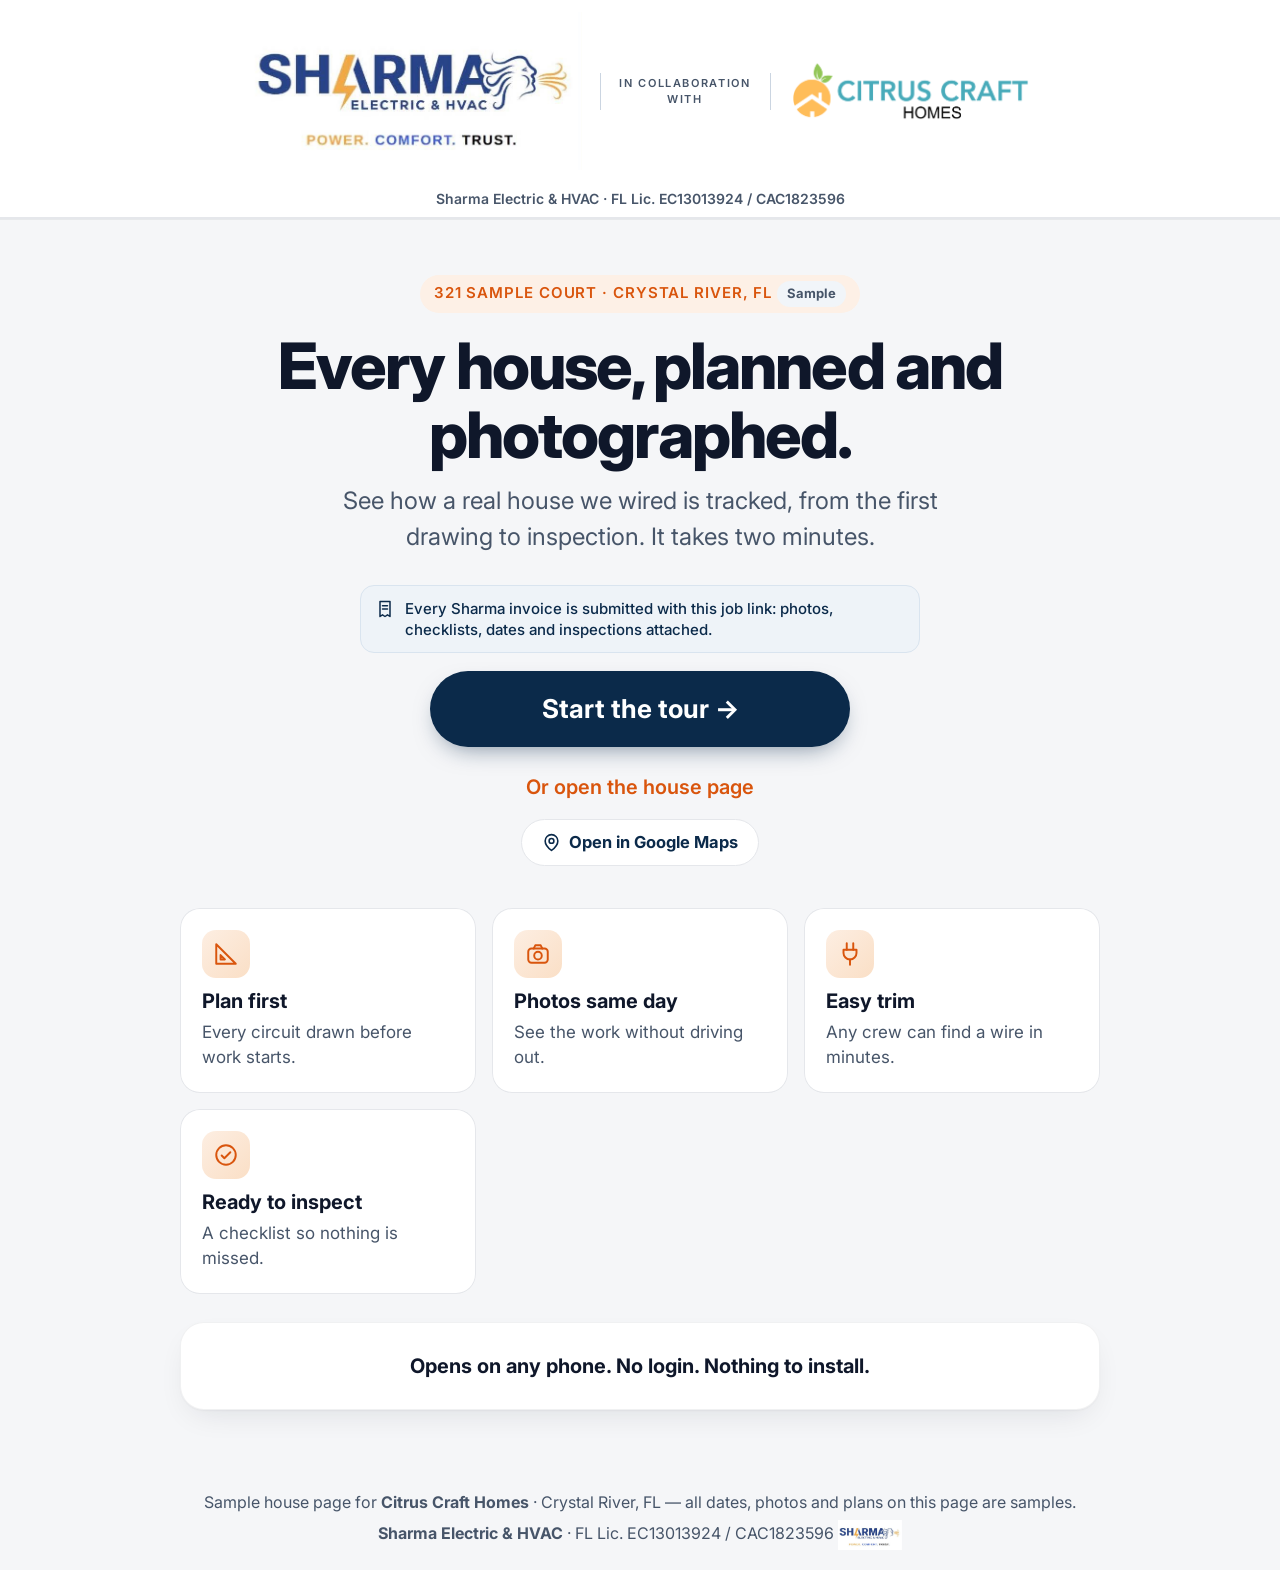
==== index.html @ 9d357ec9 "Initial import from Cloudflare Pages" ====
<!doctype html>
<html lang="en">
<head>
<meta charset="utf-8" />
<meta name="viewport" content="width=device-width, initial-scale=1, viewport-fit=cover" />
<meta name="color-scheme" content="light" />
<link rel="icon" href="data:," />
<title>Sample House · Citrus Craft Homes</title>
<link rel="preconnect" href="https://fonts.googleapis.com" />
<link rel="preconnect" href="https://fonts.gstatic.com" crossorigin />
<link href="https://fonts.googleapis.com/css2?family=Inter:wght@400;500;600;700;800&display=swap" rel="stylesheet" />
<style>
:root{
  --ink:#0f172a; --navy:#0b2a4a; --navy2:#103a63;
  --mut:#475569; --orange:#f26a1b; --orange-d:#d9550d;
  --line:#e5e7eb; --bg:#f5f6f8; --card:#ffffff; --soft:#f8fafc;
  --green:#16a34a; --green-bg:#f0fdf4; --chip:#fdf0e6;
}
*{box-sizing:border-box}
html{scroll-behavior:smooth;-webkit-text-size-adjust:100%}
html,body{overflow-x:hidden}
body{margin:0;font-family:Inter,system-ui,-apple-system,"Segoe UI",sans-serif;background:var(--bg);color:var(--ink);font-size:20px;line-height:1.5;-webkit-font-smoothing:antialiased}
img{max-width:100%}
button{font-family:inherit}
/* ---------- header (original logorow) ---------- */
.top{background:#fff;border-bottom:1px solid var(--line);box-shadow:0 1px 0 rgba(15,23,42,.06)}
.top .in2{max-width:1080px;margin:auto;display:flex;flex-direction:column;align-items:center;gap:10px;padding:12px 10px 10px}
.logorow{display:flex;flex-wrap:nowrap;align-items:center;justify-content:center;gap:2%;width:100%;max-width:900px}
.logorow img{display:block;height:auto;object-fit:contain}
.logorow img.sharma{width:37%}
.collab{width:19%;flex:none;font-size:clamp(6px,1.65vw,11px);line-height:1.5;font-weight:600;color:#475569;text-transform:uppercase;letter-spacing:.15em;text-align:center;align-self:center;border-left:1px solid #cbd5e1;border-right:1px solid #cbd5e1;padding:2px 4px}
.logorow .citrus{width:27%;flex:none;display:block}
.logorow .citrus img{width:100%}
.lic2{display:block;text-align:center;font-size:14px;font-weight:600;color:var(--mut);padding:8px 12px;border-bottom:1px solid var(--line);background:#fff}
/* ---------- layout ---------- */
.wrap{max-width:1080px;margin:auto;padding:0 20px 40px}
@media(min-width:900px){.wrap{max-width:960px}}
.view{display:none}
.view.on{display:block}
/* ---------- hero / landing ---------- */
.hero{text-align:center;padding:56px 0 32px}
.eyebrow{display:inline-block;font-weight:600;font-size:15px;letter-spacing:.06em;text-transform:uppercase;color:var(--orange-d);background:var(--chip);border-radius:999px;padding:6px 14px}
.tag{display:inline-block;background:#f1f5f9;border-radius:99px;padding:3px 10px;font-size:13px;font-weight:700;color:#475569;text-transform:none;letter-spacing:0;vertical-align:middle}
h1{font-size:clamp(36px,7vw,64px);line-height:1.08;letter-spacing:-.03em;font-weight:800;margin:18px auto 14px;max-width:820px}
.lead{font-size:clamp(20px,2.4vw,24px);color:var(--mut);max-width:640px;margin:0 auto 30px}
.inv{box-sizing:border-box;display:flex;gap:10px;align-items:flex-start;text-align:left;margin:18px auto 0;max-width:560px;width:100%;background:#eef3f8;border:1px solid #d9e4ef;color:var(--navy);border-radius:14px;padding:12px 14px;font-size:15px;font-weight:500;line-height:1.4}
.inv svg{flex:none;margin-top:1px}
.btn{display:inline-flex;align-items:center;justify-content:center;gap:10px;min-height:64px;padding:0 34px;border-radius:999px;font-weight:700;font-size:22px;text-decoration:none;border:0;cursor:pointer;transition:transform .15s,background .15s;background:#fff;color:var(--ink);box-shadow:0 0 0 1px var(--line) inset}
.btn:active{transform:scale(.97)}
.btn.pri{background:var(--navy);color:#fff;box-shadow:0 10px 24px -10px rgba(11,42,74,.55)}
.btn.pri:hover{background:var(--navy2)}
.btn.big{min-height:76px;font-size:26px;padding:0 44px;width:100%;max-width:420px}
.link{display:block;margin:18px auto 0;width:fit-content;font-weight:600;color:var(--orange-d);text-decoration:none;font-size:20px;padding:10px;background:none;border:0;cursor:pointer}
.maplink{display:inline-flex;align-items:center;justify-content:center;gap:8px;margin-top:10px;padding:10px 20px;border-radius:999px;background:#fff;border:1px solid var(--line);color:var(--navy);font-weight:700;font-size:16.5px;text-decoration:none}
.maplink:hover{border-color:var(--orange);color:var(--orange-d)}
.feat{display:grid;gap:16px;grid-template-columns:repeat(auto-fit,minmax(220px,1fr));margin:10px 0 0}
.feat div{background:#fff;border-radius:20px;padding:22px;box-shadow:0 0 0 1px var(--line) inset}
.feat .i{display:inline-grid;place-items:center;width:48px;height:48px;border-radius:14px;background:linear-gradient(135deg,#fdeee2,#fadfc6);color:var(--orange-d)}
.feat b{display:block;font-size:20px;margin:8px 0 4px}
.feat small{color:var(--mut);font-size:17px;display:block}
/* ---------- cards / generic ---------- */
.card{background:#fff;border:1px solid rgba(15,23,42,.06);border-radius:24px;box-shadow:0 1px 2px rgba(15,23,42,.04),0 12px 32px -12px rgba(15,23,42,.12);padding:28px;margin:20px 0;animation:fu .5s ease both}
@keyframes fu{from{opacity:0;transform:translateY(10px)}to{opacity:1;transform:none}}
@media (prefers-reduced-motion: reduce){.card{animation:none}.slide.on{animation:none!important}}
.card h2{font-size:clamp(26px,3.5vw,34px);letter-spacing:-.02em;margin:0 0 8px;line-height:1.2}
.card h3{font-size:20px;letter-spacing:-.01em;color:var(--ink);margin:22px 0 6px}
.card p{color:var(--mut);margin:0 0 18px}
.grid{display:grid;gap:16px;grid-template-columns:repeat(auto-fill,minmax(300px,1fr))}
figure{margin:0;background:#fff;border-radius:18px;overflow:hidden;box-shadow:0 1px 2px rgba(0,0,0,.05),0 6px 20px rgba(15,23,42,.06)}
figure img{display:block;width:100%;aspect-ratio:4/3;object-fit:cover}
figcaption{padding:14px 16px;font-weight:600;font-size:18px}
figcaption small{color:#64748b;font-weight:600}
.sheet{display:block;border-radius:16px;overflow:hidden;box-shadow:0 0 0 1px var(--line)}
.sheet img{display:block;width:100%}
.two{display:grid;gap:16px;grid-template-columns:repeat(auto-fit,minmax(300px,1fr))}
.cap{margin-top:10px}
.ck{list-style:none;padding:0;margin:0;display:grid;gap:10px;grid-template-columns:repeat(auto-fill,minmax(260px,1fr))}
.ck li{display:flex;gap:12px;align-items:center;background:var(--green-bg);border-radius:14px;padding:14px 16px;font-weight:600;font-size:18px}
.ck li:before{content:"✓";flex:0 0 30px;height:30px;border-radius:50%;background:var(--green);color:#fff;display:grid;place-items:center;font-weight:800}
.stages{display:flex;gap:8px;flex-wrap:wrap;margin-top:6px}
.stages span{padding:9px 14px;border-radius:999px;background:#fff;border:1px solid #e2e8f0;color:var(--mut);font-weight:600;font-size:15px}
.stages span.on{background:var(--navy);border-color:var(--navy);color:#fff;box-shadow:0 4px 14px -6px rgba(11,42,74,.6)}
.datebox{background:var(--soft);border-radius:14px;padding:14px 16px}
.datebox .k{font-size:15px;font-weight:700;color:var(--orange-d);text-transform:uppercase;letter-spacing:.04em;display:block}
.datebox .d{font-size:24px;font-weight:800;margin-top:4px;display:block}
.dates{display:grid;gap:12px;margin-top:10px}
.note{font-size:16px;color:var(--mut)}
/* house hero info (original jinfo) */
.jinfo{margin:14px auto 0;text-align:center}
.jaddr{font-size:18px;font-weight:600;color:#334155}
.jaddr a{display:inline-flex;align-items:center;gap:6px;color:var(--orange-d);text-decoration:none;font-weight:600;border-bottom:1px solid rgba(217,85,13,.35)}
.jaddr a:hover{border-bottom-color:var(--orange-d)}
.jlab{margin-top:12px;font-size:12px;font-weight:700;letter-spacing:.12em;text-transform:uppercase;color:#64748b}
.jval{font-size:17px;font-weight:700;color:var(--ink)}
.partner-chip{display:inline-flex;align-items:center;justify-content:center;background:#fff;border:1px solid var(--line);border-radius:12px;padding:7px 14px;box-shadow:0 1px 3px rgba(15,23,42,.06);line-height:0;margin-top:10px}
.partner-chip img{height:36px;width:auto;display:block;object-fit:contain}
/* ---------- tour ---------- */
.prog{height:8px;background:#e5e7eb;border-radius:99px;overflow:hidden;margin:22px 0 10px}
.prog i{display:block;height:100%;background:linear-gradient(90deg,var(--orange),#ff8b3d);border-radius:99px;transition:width .45s cubic-bezier(.2,.8,.2,1)}
.stepn{font-weight:700;color:var(--orange-d);font-size:17px;letter-spacing:.04em;text-transform:uppercase}
.slide{display:none}
.slide.on{display:block;animation:sin .45s cubic-bezier(.2,.8,.2,1)}
.slide.back{animation:sinb .45s cubic-bezier(.2,.8,.2,1)}
.slide .card{margin-top:10px}
@keyframes sin{from{opacity:0;transform:translateX(40px)}to{opacity:1;transform:none}}
@keyframes sinb{from{opacity:0;transform:translateX(-40px)}to{opacity:1;transform:none}}
.nav{position:sticky;bottom:0;background:linear-gradient(transparent,var(--bg) 30%);padding:24px 0 16px;display:flex;gap:12px}
.nav .btn{flex:1;min-height:70px;font-size:24px;white-space:nowrap;padding:0 18px}
.tb{font-size:19px;line-height:1.45;padding-left:22px;margin:10px 0 16px}
.tb li{margin:6px 0}
.tgrid{display:grid;gap:14px}
.tck{margin-top:16px;font-size:16px;line-height:2}
.tck .chip{display:inline-block;background:#ecfdf5;color:#065f46;border-radius:99px;padding:2px 12px;margin:2px 4px 2px 0;font-weight:600;line-height:1.6}
.vis{background:linear-gradient(135deg,#0f172a,#103a63);color:#fff;border-radius:18px;padding:34px 20px;text-align:center;font-size:20px}
.vis span{display:block;font-size:56px;margin-bottom:8px}
.mapbox{border:1px solid #e2e8f0;border-radius:12px;overflow:hidden;background:#fff}
/* ---------- grouped checklists (original .rgd look) ---------- */
.rgd{border:1px solid #e2e8f0;border-radius:14px;margin-top:10px;background:#fff;overflow:hidden}
.rgd>button{width:100%;display:flex;justify-content:space-between;align-items:center;gap:10px;background:#fff;border:0;padding:14px 16px;cursor:pointer;text-align:left;color:var(--ink)}
.rgd>button .t{font-weight:800;font-size:17px}
.rgd>button .rgc{margin-left:auto;font-size:14px;font-weight:700;background:#f1f5f9;border-radius:99px;padding:2px 10px;color:#475569;white-space:nowrap}
.rgd>button .rgc.done{background:#ecfdf5;color:#065f46}
.rgd>button .chev{color:#64748b;font-size:15px}
.rgd .items{display:none;padding:0 12px 12px}
.rgd.open .items{display:block}
.rgd .items button{display:flex;gap:12px;align-items:flex-start;width:100%;text-align:left;background:none;border:0;border-top:1px solid #f1f5f9;padding:10px 6px;font-size:16px;line-height:1.35;color:var(--ink);cursor:pointer}
.rgd .items .box{flex:0 0 24px;height:24px;border-radius:6px;border:2px solid #cbd5e1;display:grid;place-items:center;color:#fff;font-size:15px;font-weight:800;margin-top:1px;background:#fff}
.rgd .items button.done .box{background:var(--navy);border-color:var(--navy)}
.rgd .items button.done .txt{color:#64748b;text-decoration:line-through}
/* ---------- materials legend / list ---------- */
.mleg{display:grid;grid-template-columns:1fr 1fr;gap:8px;margin-top:14px}
.mleg a,.mleg div{display:flex;align-items:center;gap:8px;background:#f8fafc;border-radius:12px;padding:8px 10px;font-size:15px;line-height:1.25;color:inherit;text-decoration:none}
.mleg svg{flex:none}
.lg{list-style:none;padding:0;margin:16px 0 0;display:grid;gap:10px}
.lg li{display:flex;gap:12px;align-items:flex-start;background:#f8fafc;border-radius:14px;padding:12px 14px;font-size:17px}
.lg .pn{flex:none;width:30px;height:30px;border-radius:50%;background:var(--navy);color:#fff;font-weight:800;display:grid;place-items:center;font-size:16px}
.lg small{display:block;color:var(--mut);font-size:15px;margin-top:2px}
/* ---------- panel schedule (original swipe table) ---------- */
.pshd{margin-top:12px;font-size:16px}
.psx{overflow-x:auto;-webkit-overflow-scrolling:touch;border:2px solid #0f172a;border-radius:8px;margin-top:8px;background:#fff}
.psi,.ps{border-collapse:collapse;font-size:12px;white-space:nowrap;width:100%;font-family:Arial,sans-serif}
.psi th,.psi td{border:1px solid #cbd5e1;padding:4px 8px;text-align:left}
.psi th{background:#f1f5f9}
.ps th{background:#111;color:#fff;padding:6px 8px;text-align:left}
.ps td{border-bottom:1px solid #e2e8f0;border-right:1px solid #e2e8f0;padding:6px 8px}
.ps tbody tr:nth-child(even){background:#f8fafc}
.ps td.n{text-align:right}
.ps td.b{font-weight:700}
.ps td.ph{border-left:2px solid #111}
.ps td.sp{color:#9ca3af}
.ps tfoot td{background:#e5e7eb;border-top:2px solid #111;padding:8px;font-weight:700}
.schednote{background:#ecfdf5;border-radius:14px;padding:12px 14px;margin-top:14px;font-size:16px;color:var(--ink)}
/* ---------- plans list / footer ---------- */
.list a{display:flex;justify-content:space-between;align-items:center;min-height:60px;padding:0 18px;border-top:1px solid var(--line);color:var(--ink);text-decoration:none;font-weight:600;font-size:19px}
.list a:after{content:"›";font-size:30px;color:#94a3b8}
.list a:first-child{border-top:0}
.foot{text-align:center;color:var(--mut);font-size:16px;padding:20px}
.foot img{height:30px;width:auto;vertical-align:middle}
@media(max-width:600px){
  body{font-size:18px}
  .card{padding:20px;border-radius:20px}
  .hero{padding:36px 0 20px}
  .collab{letter-spacing:.1em}
  .mleg{grid-template-columns:1fr 1fr}
}
</style>
</head>
<body>

<header class="top">
  <div class="in2">
    <div class="logorow">
      <img class="sharma" src="assets/img-0f20554ae9128a12.png" alt="Sharma Electric &amp; HVAC" />
      <span class="collab">In collaboration with</span>
      <span class="citrus"><img src="assets/img-4abf78508fb182a1.png" alt="Citrus Craft Homes" /></span>
    </div>
  </div>
  <div class="lic2">Sharma Electric &amp; HVAC · FL Lic. EC13013924 / CAC1823596</div>
</header>

<main class="wrap">

<!-- ================= LANDING ================= -->
<section class="view on" id="view-landing">
  <div class="hero">
    <span class="eyebrow">321 Sample Court · Crystal River, FL <span class="tag">Sample</span></span>
    <h1>Every house, planned and photographed.</h1>
    <p class="lead">See how a real house we wired is tracked, from the first drawing to inspection. It takes two minutes.</p>
    <div class="inv"><svg viewBox="0 0 24 24" width="20" height="20" fill="none" stroke="currentColor" stroke-width="1.8" stroke-linecap="round" stroke-linejoin="round" aria-hidden="true"><path d="M6 3h12v18l-3-2-3 2-3-2-3 2V3z"/><path d="M9 8h6M9 12h6"/></svg><span>Every Sharma invoice is submitted with this job link: photos, checklists, dates and inspections attached.</span></div>
    <div style="height:18px"></div>
    <button class="btn pri big" data-go="tour">Start the tour →</button>
    <button class="link" data-go="house">Or open the house page</button>
    <div><a class="maplink" href="https://www.google.com/maps/search/?api=1&query=321+Sample+Court+Crystal+River+FL" target="_blank" rel="noopener"><svg viewBox="0 0 24 24" width="19" height="19" fill="none" stroke="currentColor" stroke-width="2" stroke-linecap="round" stroke-linejoin="round" aria-hidden="true"><path d="M20 10c0 6-8 12-8 12S4 16 4 10a8 8 0 1 1 16 0z"/><circle cx="12" cy="10" r="3"/></svg>Open in Google Maps</a></div>
  </div>

  <div class="feat">
    <div>
      <span class="i"><svg viewBox="0 0 24 24" width="26" height="26" fill="none" stroke="currentColor" stroke-width="1.8" stroke-linecap="round" stroke-linejoin="round"><path d="M3 21V3l18 18H3z"/><path d="M7 17v-4l4 4H7z"/></svg></span>
      <b>Plan first</b>
      <small>Every circuit drawn before work starts.</small>
    </div>
    <div>
      <span class="i"><svg viewBox="0 0 24 24" width="26" height="26" fill="none" stroke="currentColor" stroke-width="1.8" stroke-linecap="round" stroke-linejoin="round"><rect x="3" y="7" width="18" height="13" rx="3"/><circle cx="12" cy="13.5" r="3.5"/><path d="M8 7l1.5-3h5L16 7"/></svg></span>
      <b>Photos same day</b>
      <small>See the work without driving out.</small>
    </div>
    <div>
      <span class="i"><svg viewBox="0 0 24 24" width="26" height="26" fill="none" stroke="currentColor" stroke-width="1.8" stroke-linecap="round" stroke-linejoin="round"><path d="M9 2v6M15 2v6"/><path d="M6 8h12v3a6 6 0 0 1-12 0V8z"/><path d="M12 17v5"/></svg></span>
      <b>Easy trim</b>
      <small>Any crew can find a wire in minutes.</small>
    </div>
    <div>
      <span class="i"><svg viewBox="0 0 24 24" width="26" height="26" fill="none" stroke="currentColor" stroke-width="1.8" stroke-linecap="round" stroke-linejoin="round"><circle cx="12" cy="12" r="9"/><path d="M8 12.5l2.5 2.5L16 9.5"/></svg></span>
      <b>Ready to inspect</b>
      <small>A checklist so nothing is missed.</small>
    </div>
  </div>

  <div class="card" style="margin-top:28px;text-align:center"><b>Opens on any phone. No login. Nothing to install.</b></div>
</section>

<!-- ================= TOUR ================= -->
<section class="view" id="view-tour">
  <div class="prog"><i id="tourProg" style="width:12.5%"></i></div>
  <div class="stepn" id="tourStepN">Step 1 of 8</div>

  <div class="slides" id="slides">
    <!-- Step 1 -->
    <div class="slide on">
      <div class="card">
        <h2>The plan comes first</h2>
        <p>Engineered plan sheets before any wire goes in.</p>
        <ul class="tb">
          <li>We draw the whole house: every circuit, the panel and the load math.</li>
          <li>You get the full set on your phone. Tap a sheet to zoom.</li>
          <li>The panel schedule comes from the plan.</li>
        </ul>
        <div class="two">
          <div><a class="sheet" href="assets/img-1140d9c81fb94360.jpg" target="_blank" rel="noopener"><img src="assets/img-1140d9c81fb94360.jpg" alt="Sample engineered plan sheet — panel schedule and load calculation" loading="lazy" /></a><p class="cap"><b>Panel schedule and load math</b></p></div>
          <div><a class="sheet" href="assets/img-7980eacc5211bc73.jpg" target="_blank" rel="noopener"><img src="assets/img-7980eacc5211bc73.jpg" alt="Sample engineered plan sheet — branch circuit plan for the whole house" loading="lazy" /></a><p class="cap"><b>Every circuit in the house</b></p></div>
        </div>
        <div class="tck"><b>Checklist:</b> <span class="chip">✓ Plan set</span><span class="chip">✓ Panel schedule</span></div>
      </div>
    </div>

    <!-- Step 2 -->
    <div class="slide">
      <div class="card">
        <h2>Job start</h2>
        <p>The job opens in the app the day we start.</p>
        <ul class="tb">
          <li>Supply pick and rough-in dates show on the house page.</li>
          <li>You see the stage at the top of the house page.</li>
          <li>No login. Opens on any phone.</li>
        </ul>
        <div class="vis"><span>📋</span><b>Job started</b></div>
        <div class="tck"><b>Checklist:</b> <span class="chip">✓ Supply pick date</span><span class="chip">✓ Rough-in date</span></div>
      </div>
    </div>

    <!-- Step 3 -->
    <div class="slide">
      <div class="card">
        <h2>Rough-In &amp; Inspection</h2>
        <p>Boxes and wire done neat, photographed, then inspected.</p>
        <ul class="tb">
          <li>Boxes set solid and at the same height; cable stapled flat; kick plates where wire passes studs.</li>
          <li>Our crew photographs each room before the walls close. You see them the same day.</li>
          <li>Inspection date is auto-checked with the county and shows on the house page.</li>
        </ul>
        <div class="tgrid">
          <figure><img src="assets/img-ce3f59f66367f861.jpg" alt="Sample photo — electrical box mounted solid to a stud" loading="lazy" /><figcaption>Box mounted solid to the stud</figcaption></figure>
          <figure><img src="assets/img-b1c3f8e79a6feeed.jpg" alt="Sample photo — cable stapled flat to furring strips" loading="lazy" /><figcaption>Cable stapled flat to furring strips</figcaption></figure>
          <figure><img src="assets/img-2ad334c63e9e3b1b.jpg" alt="Sample photo — room roughed in, ready to inspect" loading="lazy" /><figcaption>Room roughed in, ready to inspect</figcaption></figure>
        </div>
        <div class="tck"><b>Checklist:</b> <span class="chip">✓ Kick plates, furring strips</span><span class="chip">✓ Neat switch boxes</span><span class="chip">✓ Rough inspection checklist</span></div>
      </div>
    </div>

    <!-- Step 4 -->
    <div class="slide">
      <div class="card">
        <h2>Trim-out: devices</h2>
        <p>After paint, devices and plates go in.</p>
        <ul class="tb">
          <li>TR (tamper-resistant) receptacles inside.</li>
          <li>WR receptacles with in-use covers outside.</li>
          <li>GFCI and AFCI tested.</li>
        </ul>
        <div class="tgrid">
          <figure><img src="assets/img-b0a2884f3193ca3c.jpg" alt="Sample photo — devices and plates installed straight and tight" loading="lazy" /><figcaption><b>Devices and plates straight and tight</b><br /><small>Sample photo</small></figcaption></figure>
          <figure><img src="assets/img-b2767102622f5f73.jpg" alt="Sample photo — exterior WR receptacle with in-use cover" loading="lazy" /><figcaption><b>Exterior and garage: WR receptacles, in-use covers</b><br /><small>Sample photo</small></figcaption></figure>
          <figure><img src="assets/img-cf316d17219fbdb4.jpg" alt="Sample photo — GFCI receptacle tested" loading="lazy" /><figcaption><b>GFCI / AFCI tested</b><br /><small>Sample photo</small></figcaption></figure>
        </div>
        <div class="tck"><b>Checklist:</b> <span class="chip">✓ Devices and plates</span><span class="chip">✓ GFCI / AFCI tested</span><span class="chip">✓ Exterior WR</span></div>
      </div>
    </div>

    <!-- Step 5 -->
    <div class="slide">
      <div class="card">
        <h2>Trim-out: lights and safety</h2>
        <p>Lights, fans and smoke detectors.</p>
        <ul class="tb">
          <li>Recessed lights trimmed and working.</li>
          <li>Fans balanced; chandeliers, pendants and vanity lights hung.</li>
          <li>Smoke detectors on and tested.</li>
        </ul>
        <div class="tgrid">
          <figure><img src="assets/img-b51a93cc1c4ee19c.jpg" alt="Sample photo — recessed lights trimmed and working" loading="lazy" /><figcaption><b>Recessed lights trimmed and working</b><br /><small>Sample photo</small></figcaption></figure>
          <figure><img src="assets/img-3ae8bc2fd80cecdb.jpg" alt="Sample photo — ceiling fan hung and balanced" loading="lazy" /><figcaption><b>Ceiling fans hung, balanced, working</b><br /><small>Sample photo</small></figcaption></figure>
          <figure><img src="assets/img-361f966691baf8df.jpg" alt="Sample photo — pendants over the kitchen island" loading="lazy" /><figcaption><b>Pendants over the island</b><br /><small>Sample photo</small></figcaption></figure>
          <figure><img src="assets/img-712b46f29dba951f.jpg" alt="Sample photo — smoke detector installed and tested" loading="lazy" /><figcaption><b>Smoke detectors on and tested</b><br /><small>Sample photo</small></figcaption></figure>
        </div>
        <div class="tck"><b>Checklist:</b> <span class="chip">✓ Recessed lights</span><span class="chip">✓ Fans</span><span class="chip">✓ Pendants</span><span class="chip">✓ Smoke detectors</span></div>
      </div>
    </div>

    <!-- Step 6 -->
    <div class="slide">
      <div class="card">
        <h2>Equipment hookups</h2>
        <p>Where each material goes.</p>
        <ul class="tb">
          <li>AC disconnect at the outdoor condenser.</li>
          <li>Carflex whip to the water heater.</li>
          <li>Tap a symbol on the plan to see a sample photo.</li>
        </ul>
        <div class="mapbox"><svg viewBox="0 0 636 496" style="width:100%;height:auto;display:block;background:#fff;font-family:Arial,sans-serif" role=img><rect x="4" y="4" width="628" height="488" fill="none" stroke="#0f172a" stroke-width="1.5"/><rect x="20" y="20" width="540" height="380" fill="#fff" stroke="#334155" stroke-width="7"/><line x1="180" y1="20" x2="180" y2="230" stroke="#334155" stroke-width="4"/><line x1="180" y1="230" x2="20" y2="230" stroke="#334155" stroke-width="4"/><line x1="110" y1="230" x2="110" y2="400" stroke="#334155" stroke-width="4"/><line x1="300" y1="20" x2="300" y2="170" stroke="#334155" stroke-width="4"/><line x1="180" y1="170" x2="360" y2="170" stroke="#334155" stroke-width="4"/><line x1="360" y1="20" x2="360" y2="170" stroke="#334155" stroke-width="4"/><line x1="420" y1="20" x2="420" y2="230" stroke="#334155" stroke-width="4"/><line x1="420" y1="230" x2="560" y2="230" stroke="#334155" stroke-width="4"/><line x1="420" y1="120" x2="560" y2="120" stroke="#334155" stroke-width="4"/><line x1="300" y1="230" x2="420" y2="230" stroke="#334155" stroke-width="4"/><line x1="300" y1="230" x2="300" y2="320" stroke="#334155" stroke-width="4"/><line x1="180" y1="320" x2="300" y2="320" stroke="#334155" stroke-width="4"/><line x1="180" y1="230" x2="180" y2="320" stroke="#334155" stroke-width="4"/><rect x="171" y="181" width="18" height="18" fill="#fff"/><rect x="291" y="111" width="18" height="18" fill="#fff"/><rect x="351" y="111" width="18" height="18" fill="#fff"/><rect x="411" y="181" width="18" height="18" fill="#fff"/><rect x="411" y="81" width="18" height="18" fill="#fff"/><rect x="241" y="161" width="18" height="18" fill="#fff"/><rect x="131" y="221" width="18" height="18" fill="#fff"/><rect x="230" y="394" width="40" height="12" fill="#fff"/><path d="M230 400 A40 40 0 0 1 270 360" fill="none" stroke="#94a3b8" stroke-dasharray="3 3"/><text x="100" y="40" text-anchor="middle" font-size="11" font-weight="700" fill="#94a3b8" letter-spacing=".5"><tspan class=en>BED 2</tspan></text><text x="240" y="40" text-anchor="middle" font-size="11" font-weight="700" fill="#94a3b8" letter-spacing=".5"><tspan class=en>BED 3</tspan></text><text x="330" y="40" text-anchor="middle" font-size="11" font-weight="700" fill="#94a3b8" letter-spacing=".5"><tspan class=en>BATH 2</tspan></text><text x="490" y="40" text-anchor="middle" font-size="11" font-weight="700" fill="#94a3b8" letter-spacing=".5"><tspan class=en>MASTER BED</tspan></text><text x="490" y="150" text-anchor="middle" font-size="11" font-weight="700" fill="#94a3b8" letter-spacing=".5"><tspan class=en>MASTER BATH</tspan></text><text x="390" y="60" text-anchor="middle" font-size="11" font-weight="700" fill="#94a3b8" letter-spacing=".5"><tspan class=en>W.I.C.</tspan></text><text x="65" y="250" text-anchor="middle" font-size="11" font-weight="700" fill="#94a3b8" letter-spacing=".5"><tspan class=en>GARAGE</tspan></text><text x="145" y="250" text-anchor="middle" font-size="11" font-weight="700" fill="#94a3b8" letter-spacing=".5"><tspan class=en>LAUNDRY</tspan></text><text x="240" y="250" text-anchor="middle" font-size="11" font-weight="700" fill="#94a3b8" letter-spacing=".5"><tspan class=en>FOYER / STAIR</tspan></text><text x="360" y="250" text-anchor="middle" font-size="11" font-weight="700" fill="#94a3b8" letter-spacing=".5"><tspan class=en>KITCHEN</tspan></text><text x="490" y="250" text-anchor="middle" font-size="11" font-weight="700" fill="#94a3b8" letter-spacing=".5"><tspan class=en>LIVING</tspan></text><text x="240" y="340" text-anchor="middle" font-size="11" font-weight="700" fill="#94a3b8" letter-spacing=".5"><tspan class=en>DINING</tspan></text><text x="240" y="190" text-anchor="middle" font-size="11" font-weight="700" fill="#94a3b8" letter-spacing=".5"><tspan class=en>HALL</tspan></text><rect x="335" y="290" width="70" height="30" rx="3" fill="#f1f5f9" stroke="#64748b"/><rect x="572" y="250" width="44" height="44" rx="4" fill="#f1f5f9" stroke="#0f172a" stroke-width="2"/><circle cx="594" cy="272" r="15" fill="none" stroke="#0f172a"/><text x="594" y="308" text-anchor="middle" font-size="9" font-weight="700">AC</text><title>AC disconnect</title><rect x="566" y="214" width="20" height="16" fill="#fff" stroke="#0f172a" stroke-width="2"/><line x1="566" y1="230" x2="586" y2="214" stroke="#0f172a"/><text x="590" y="225" font-size="8" font-weight="800">DISC</text></a><circle cx="604" cy="212" r="10" fill="#0d9488" stroke="#fff" stroke-width="2"/><text x="604" y="216" text-anchor="middle" font-size="11" font-weight="800" fill="#fff">1</text><title>Carflex whip to water heater</title><circle cx="45" cy="300" r="13" fill="#f1f5f9" stroke="#0f172a" stroke-width="2"/><text x="45" y="303" text-anchor="middle" font-size="8" font-weight="800">WH</text><path d="M28 360 C 20 340, 30 320, 38 311" fill="none" stroke="#ea580c" stroke-width="3" stroke-dasharray="5 3"/></a><circle cx="70" cy="300" r="10" fill="#0d9488" stroke="#fff" stroke-width="2"/><text x="70" y="304" text-anchor="middle" font-size="11" font-weight="800" fill="#fff">2</text><a href="assets/img-88797feb93a6f3c3.jpg" target="_blank"><title>Siemens panel</title><rect x="24" y="352" width="10" height="34" fill="#0f172a"/><text x="40" y="375" font-size="8" font-weight="800">PANEL</text></a><circle cx="62" cy="384" r="10" fill="#0d9488" stroke="#fff" stroke-width="2"/><text x="62" y="388" text-anchor="middle" font-size="11" font-weight="800" fill="#fff">5</text><a href="assets/img-b51a93cc1c4ee19c.jpg" target="_blank"><title>Recessed light</title><circle cx="60" cy="90" r="6" fill="#fff" stroke="#0f172a" stroke-width="1.6"/><circle cx="60" cy="90" r="2" fill="#0f172a"/></a><a href="assets/img-b51a93cc1c4ee19c.jpg" target="_blank"><title>Recessed light</title><circle cx="140" cy="90" r="6" fill="#fff" stroke="#0f172a" stroke-width="1.6"/><circle cx="140" cy="90" r="2" fill="#0f172a"/></a><a href="assets/img-b51a93cc1c4ee19c.jpg" target="_blank"><title>Recessed light</title><circle cx="60" cy="170" r="6" fill="#fff" stroke="#0f172a" stroke-width="1.6"/><circle cx="60" cy="170" r="2" fill="#0f172a"/></a><a href="assets/img-b51a93cc1c4ee19c.jpg" target="_blank"><title>Recessed light</title><circle cx="140" cy="170" r="6" fill="#fff" stroke="#0f172a" stroke-width="1.6"/><circle cx="140" cy="170" r="2" fill="#0f172a"/></a><a href="assets/img-b51a93cc1c4ee19c.jpg" target="_blank"><title>Recessed light</title><circle cx="220" cy="90" r="6" fill="#fff" stroke="#0f172a" stroke-width="1.6"/><circle cx="220" cy="90" r="2" fill="#0f172a"/></a><a href="assets/img-b51a93cc1c4ee19c.jpg" target="_blank"><title>Recessed light</title><circle cx="260" cy="130" r="6" fill="#fff" stroke="#0f172a" stroke-width="1.6"/><circle cx="260" cy="130" r="2" fill="#0f172a"/></a><a href="assets/img-b51a93cc1c4ee19c.jpg" target="_blank"><title>Recessed light</title><circle cx="470" cy="170" r="6" fill="#fff" stroke="#0f172a" stroke-width="1.6"/><circle cx="470" cy="170" r="2" fill="#0f172a"/></a><a href="assets/img-b51a93cc1c4ee19c.jpg" target="_blank"><title>Recessed light</title><circle cx="520" cy="170" r="6" fill="#fff" stroke="#0f172a" stroke-width="1.6"/><circle cx="520" cy="170" r="2" fill="#0f172a"/></a><a href="assets/img-b51a93cc1c4ee19c.jpg" target="_blank"><title>Recessed light</title><circle cx="210" cy="200" r="6" fill="#fff" stroke="#0f172a" stroke-width="1.6"/><circle cx="210" cy="200" r="2" fill="#0f172a"/></a><a href="assets/img-b51a93cc1c4ee19c.jpg" target="_blank"><title>Recessed light</title><circle cx="270" cy="200" r="6" fill="#fff" stroke="#0f172a" stroke-width="1.6"/><circle cx="270" cy="200" r="2" fill="#0f172a"/></a><a href="assets/img-b51a93cc1c4ee19c.jpg" target="_blank"><title>Recessed light</title><circle cx="340" cy="200" r="6" fill="#fff" stroke="#0f172a" stroke-width="1.6"/><circle cx="340" cy="200" r="2" fill="#0f172a"/></a><a href="assets/img-b51a93cc1c4ee19c.jpg" target="_blank"><title>Recessed light</title><circle cx="450" cy="300" r="6" fill="#fff" stroke="#0f172a" stroke-width="1.6"/><circle cx="450" cy="300" r="2" fill="#0f172a"/></a><a href="assets/img-b51a93cc1c4ee19c.jpg" target="_blank"><title>Recessed light</title><circle cx="530" cy="300" r="6" fill="#fff" stroke="#0f172a" stroke-width="1.6"/><circle cx="530" cy="300" r="2" fill="#0f172a"/></a><a href="assets/img-b51a93cc1c4ee19c.jpg" target="_blank"><title>Recessed light</title><circle cx="450" cy="370" r="6" fill="#fff" stroke="#0f172a" stroke-width="1.6"/><circle cx="450" cy="370" r="2" fill="#0f172a"/></a><a href="assets/img-b51a93cc1c4ee19c.jpg" target="_blank"><title>Recessed light</title><circle cx="530" cy="370" r="6" fill="#fff" stroke="#0f172a" stroke-width="1.6"/><circle cx="530" cy="370" r="2" fill="#0f172a"/></a><a href="assets/img-b51a93cc1c4ee19c.jpg" target="_blank"><title>Recessed light</title><circle cx="80" cy="280" r="6" fill="#fff" stroke="#0f172a" stroke-width="1.6"/><circle cx="80" cy="280" r="2" fill="#0f172a"/></a><a href="assets/img-b51a93cc1c4ee19c.jpg" target="_blank"><title>Recessed light</title><circle cx="85" cy="340" r="6" fill="#fff" stroke="#0f172a" stroke-width="1.6"/><circle cx="85" cy="340" r="2" fill="#0f172a"/></a><a href="assets/img-b51a93cc1c4ee19c.jpg" target="_blank"><title>Recessed light</title><circle cx="345" cy="270" r="6" fill="#fff" stroke="#0f172a" stroke-width="1.6"/><circle cx="345" cy="270" r="2" fill="#0f172a"/></a><a href="assets/img-b51a93cc1c4ee19c.jpg" target="_blank"><title>Recessed light</title><circle cx="395" cy="270" r="6" fill="#fff" stroke="#0f172a" stroke-width="1.6"/><circle cx="395" cy="270" r="2" fill="#0f172a"/></a><a href="assets/img-b51a93cc1c4ee19c.jpg" target="_blank"><title>Recessed light</title><circle cx="345" cy="345" r="6" fill="#fff" stroke="#0f172a" stroke-width="1.6"/><circle cx="345" cy="345" r="2" fill="#0f172a"/></a><a href="assets/img-b51a93cc1c4ee19c.jpg" target="_blank"><title>Recessed light</title><circle cx="395" cy="345" r="6" fill="#fff" stroke="#0f172a" stroke-width="1.6"/><circle cx="395" cy="345" r="2" fill="#0f172a"/></a><a href="assets/img-3ae8bc2fd80cecdb.jpg" target="_blank"><title>Ceiling fan</title><ellipse cx="490" cy="53.6" rx="5.28" ry="13.200000000000001" fill="#e2e8f0" stroke="#0f172a" stroke-width="1.2" transform="rotate(0 490 68)"/><ellipse cx="490" cy="53.6" rx="5.28" ry="13.200000000000001" fill="#e2e8f0" stroke="#0f172a" stroke-width="1.2" transform="rotate(72 490 68)"/><ellipse cx="490" cy="53.6" rx="5.28" ry="13.200000000000001" fill="#e2e8f0" stroke="#0f172a" stroke-width="1.2" transform="rotate(144 490 68)"/><ellipse cx="490" cy="53.6" rx="5.28" ry="13.200000000000001" fill="#e2e8f0" stroke="#0f172a" stroke-width="1.2" transform="rotate(216 490 68)"/><ellipse cx="490" cy="53.6" rx="5.28" ry="13.200000000000001" fill="#e2e8f0" stroke="#0f172a" stroke-width="1.2" transform="rotate(288 490 68)"/><circle cx="490" cy="68" r="5.28" fill="#0f172a"/><text x="490" y="104" text-anchor="middle" font-size="10" font-weight="700" fill="#0d9488">LARGE FAN</text></a><a href="assets/img-3ae8bc2fd80cecdb.jpg" target="_blank"><title>Ceiling fan</title><ellipse cx="100" cy="118.6" rx="4.18" ry="10.450000000000001" fill="#e2e8f0" stroke="#0f172a" stroke-width="1.2" transform="rotate(0 100 130)"/><ellipse cx="100" cy="118.6" rx="4.18" ry="10.450000000000001" fill="#e2e8f0" stroke="#0f172a" stroke-width="1.2" transform="rotate(72 100 130)"/><ellipse cx="100" cy="118.6" rx="4.18" ry="10.450000000000001" fill="#e2e8f0" stroke="#0f172a" stroke-width="1.2" transform="rotate(144 100 130)"/><ellipse cx="100" cy="118.6" rx="4.18" ry="10.450000000000001" fill="#e2e8f0" stroke="#0f172a" stroke-width="1.2" transform="rotate(216 100 130)"/><ellipse cx="100" cy="118.6" rx="4.18" ry="10.450000000000001" fill="#e2e8f0" stroke="#0f172a" stroke-width="1.2" transform="rotate(288 100 130)"/><circle cx="100" cy="130" r="4.18" fill="#0f172a"/><text x="100" y="161" text-anchor="middle" font-size="10" font-weight="700" fill="#0d9488">SMALL FAN</text></a><a href="assets/img-3ae8bc2fd80cecdb.jpg" target="_blank"><title>Ceiling fan</title><ellipse cx="240" cy="83.6" rx="4.18" ry="10.450000000000001" fill="#e2e8f0" stroke="#0f172a" stroke-width="1.2" transform="rotate(0 240 95)"/><ellipse cx="240" cy="83.6" rx="4.18" ry="10.450000000000001" fill="#e2e8f0" stroke="#0f172a" stroke-width="1.2" transform="rotate(72 240 95)"/><ellipse cx="240" cy="83.6" rx="4.18" ry="10.450000000000001" fill="#e2e8f0" stroke="#0f172a" stroke-width="1.2" transform="rotate(144 240 95)"/><ellipse cx="240" cy="83.6" rx="4.18" ry="10.450000000000001" fill="#e2e8f0" stroke="#0f172a" stroke-width="1.2" transform="rotate(216 240 95)"/><ellipse cx="240" cy="83.6" rx="4.18" ry="10.450000000000001" fill="#e2e8f0" stroke="#0f172a" stroke-width="1.2" transform="rotate(288 240 95)"/><circle cx="240" cy="95" r="4.18" fill="#0f172a"/><text x="240" y="126" text-anchor="middle" font-size="10" font-weight="700" fill="#0d9488">SMALL FAN</text></a><a href="assets/img-3ae8bc2fd80cecdb.jpg" target="_blank"><title>Ceiling fan</title><ellipse cx="490" cy="313.4" rx="7.92" ry="19.8" fill="#e2e8f0" stroke="#0f172a" stroke-width="1.2" transform="rotate(0 490 335)"/><ellipse cx="490" cy="313.4" rx="7.92" ry="19.8" fill="#e2e8f0" stroke="#0f172a" stroke-width="1.2" transform="rotate(72 490 335)"/><ellipse cx="490" cy="313.4" rx="7.92" ry="19.8" fill="#e2e8f0" stroke="#0f172a" stroke-width="1.2" transform="rotate(144 490 335)"/><ellipse cx="490" cy="313.4" rx="7.92" ry="19.8" fill="#e2e8f0" stroke="#0f172a" stroke-width="1.2" transform="rotate(216 490 335)"/><ellipse cx="490" cy="313.4" rx="7.92" ry="19.8" fill="#e2e8f0" stroke="#0f172a" stroke-width="1.2" transform="rotate(288 490 335)"/><circle cx="490" cy="335" r="7.92" fill="#0f172a"/><text x="490" y="383" text-anchor="middle" font-size="10" font-weight="700" fill="#0d9488">LARGE FAN</text></a><a href="assets/img-99748362a0976516.jpg" target="_blank"><title>Chandelier</title><circle cx="240" cy="285" r="11" fill="#fff" stroke="#0f172a" stroke-width="1.6"/><circle cx="240" cy="279" r="2.4" fill="#f59e0b"/><circle cx="245.5" cy="288" r="2.4" fill="#f59e0b"/><circle cx="234.5" cy="288" r="2.4" fill="#f59e0b"/><circle cx="240" cy="285" r="2.4" fill="#f59e0b"/><text x="240" y="309" text-anchor="middle" font-size="9" font-weight="700" fill="#0f172a">CH</text></a><a href="assets/img-99748362a0976516.jpg" target="_blank"><title>Chandelier</title><circle cx="240" cy="370" r="11" fill="#fff" stroke="#0f172a" stroke-width="1.6"/><circle cx="240" cy="364" r="2.4" fill="#f59e0b"/><circle cx="245.5" cy="373" r="2.4" fill="#f59e0b"/><circle cx="234.5" cy="373" r="2.4" fill="#f59e0b"/><circle cx="240" cy="370" r="2.4" fill="#f59e0b"/><text x="240" y="394" text-anchor="middle" font-size="9" font-weight="700" fill="#0f172a">CH</text></a><a href="assets/img-361f966691baf8df.jpg" target="_blank"><title>Pendant</title><circle cx="350" cy="305" r="7" fill="#fde68a" stroke="#0f172a" stroke-width="1.6"/><line x1="345" y1="305" x2="355" y2="305" stroke="#0f172a"/></a><a href="assets/img-361f966691baf8df.jpg" target="_blank"><title>Pendant</title><circle cx="370" cy="305" r="7" fill="#fde68a" stroke="#0f172a" stroke-width="1.6"/><line x1="365" y1="305" x2="375" y2="305" stroke="#0f172a"/></a><a href="assets/img-361f966691baf8df.jpg" target="_blank"><title>Pendant</title><circle cx="390" cy="305" r="7" fill="#fde68a" stroke="#0f172a" stroke-width="1.6"/><line x1="385" y1="305" x2="395" y2="305" stroke="#0f172a"/></a><a href="assets/img-4a5bb28f5a6abede.jpg" target="_blank"><title>Vanity light</title><rect x="313.0" y="151" width="34" height="8" rx="2" fill="#fde68a" stroke="#0f172a" stroke-width="1.4"/><text x="330" y="173" text-anchor="middle" font-size="9" font-weight="700">VL</text></a><a href="assets/img-4a5bb28f5a6abede.jpg" target="_blank"><title>Vanity light</title><rect x="468.0" y="211" width="44" height="8" rx="2" fill="#fde68a" stroke="#0f172a" stroke-width="1.4"/><text x="490" y="233" text-anchor="middle" font-size="9" font-weight="700">VL</text></a><a href="assets/img-712b46f29dba951f.jpg" target="_blank"><title>Smoke detector</title><circle cx="140" cy="205" r="8" fill="#fff" stroke="#dc2626" stroke-width="1.8"/><text x="140" y="208" text-anchor="middle" font-size="7" font-weight="800" fill="#dc2626">SD</text></a><a href="assets/img-712b46f29dba951f.jpg" target="_blank"><title>Smoke detector</title><circle cx="250" cy="55" r="8" fill="#fff" stroke="#dc2626" stroke-width="1.8"/><text x="250" y="58" text-anchor="middle" font-size="7" font-weight="800" fill="#dc2626">SD</text></a><a href="assets/img-712b46f29dba951f.jpg" target="_blank"><title>Smoke detector</title><circle cx="530" cy="55" r="8" fill="#fff" stroke="#dc2626" stroke-width="1.8"/><text x="530" y="58" text-anchor="middle" font-size="7" font-weight="800" fill="#dc2626">SD</text></a><a href="assets/img-712b46f29dba951f.jpg" target="_blank"><title>Smoke detector</title><circle cx="240" cy="215" r="8" fill="#fff" stroke="#dc2626" stroke-width="1.8"/><text x="240" y="218" text-anchor="middle" font-size="7" font-weight="800" fill="#dc2626">SD</text></a><a href="assets/img-712b46f29dba951f.jpg" target="_blank"><title>Smoke detector</title><circle cx="160" cy="55" r="8" fill="#fff" stroke="#dc2626" stroke-width="1.8"/><text x="160" y="58" text-anchor="middle" font-size="7" font-weight="800" fill="#dc2626">SD</text></a><a href="assets/img-b0a2884f3193ca3c.jpg" target="_blank"><title>TR receptacle</title><g transform="rotate(-90 30 120)"><circle cx="30" cy="120" r="5.5" fill="#fff" stroke="#0f172a" stroke-width="1.5"/><line x1="27" y1="112" x2="27" y2="114.5" stroke="#0f172a" stroke-width="1.5"/><line x1="33" y1="112" x2="33" y2="114.5" stroke="#0f172a" stroke-width="1.5"/></g><text x="38" y="124" font-size="8" font-weight="700" fill="#2563eb">TR</text></a><a href="assets/img-b0a2884f3193ca3c.jpg" target="_blank"><title>TR receptacle</title><g transform="rotate(90 170 120)"><circle cx="170" cy="120" r="5.5" fill="#fff" stroke="#0f172a" stroke-width="1.5"/><line x1="167" y1="112" x2="167" y2="114.5" stroke="#0f172a" stroke-width="1.5"/><line x1="173" y1="112" x2="173" y2="114.5" stroke="#0f172a" stroke-width="1.5"/></g><text x="178" y="124" font-size="8" font-weight="700" fill="#2563eb">TR</text></a><a href="assets/img-b0a2884f3193ca3c.jpg" target="_blank"><title>TR receptacle</title><g transform="rotate(-90 190 60)"><circle cx="190" cy="60" r="5.5" fill="#fff" stroke="#0f172a" stroke-width="1.5"/><line x1="187" y1="52" x2="187" y2="54.5" stroke="#0f172a" stroke-width="1.5"/><line x1="193" y1="52" x2="193" y2="54.5" stroke="#0f172a" stroke-width="1.5"/></g><text x="198" y="64" font-size="8" font-weight="700" fill="#2563eb">TR</text></a><a href="assets/img-b0a2884f3193ca3c.jpg" target="_blank"><title>TR receptacle</title><g transform="rotate(90 290 110)"><circle cx="290" cy="110" r="5.5" fill="#fff" stroke="#0f172a" stroke-width="1.5"/><line x1="287" y1="102" x2="287" y2="104.5" stroke="#0f172a" stroke-width="1.5"/><line x1="293" y1="102" x2="293" y2="104.5" stroke="#0f172a" stroke-width="1.5"/></g><text x="298" y="114" font-size="8" font-weight="700" fill="#2563eb">TR</text></a><a href="assets/img-b0a2884f3193ca3c.jpg" target="_blank"><title>TR receptacle</title><g transform="rotate(-90 430 60)"><circle cx="430" cy="60" r="5.5" fill="#fff" stroke="#0f172a" stroke-width="1.5"/><line x1="427" y1="52" x2="427" y2="54.5" stroke="#0f172a" stroke-width="1.5"/><line x1="433" y1="52" x2="433" y2="54.5" stroke="#0f172a" stroke-width="1.5"/></g><text x="438" y="64" font-size="8" font-weight="700" fill="#2563eb">TR</text></a><a href="assets/img-b0a2884f3193ca3c.jpg" target="_blank"><title>TR receptacle</title><g transform="rotate(90 550 80)"><circle cx="550" cy="80" r="5.5" fill="#fff" stroke="#0f172a" stroke-width="1.5"/><line x1="547" y1="72" x2="547" y2="74.5" stroke="#0f172a" stroke-width="1.5"/><line x1="553" y1="72" x2="553" y2="74.5" stroke="#0f172a" stroke-width="1.5"/></g><text x="558" y="84" font-size="8" font-weight="700" fill="#2563eb">TR</text></a><a href="assets/img-b0a2884f3193ca3c.jpg" target="_blank"><title>TR receptacle</title><g transform="rotate(180 500 390)"><circle cx="500" cy="390" r="5.5" fill="#fff" stroke="#0f172a" stroke-width="1.5"/><line x1="497" y1="382" x2="497" y2="384.5" stroke="#0f172a" stroke-width="1.5"/><line x1="503" y1="382" x2="503" y2="384.5" stroke="#0f172a" stroke-width="1.5"/></g><text x="508" y="394" font-size="8" font-weight="700" fill="#2563eb">TR</text></a><a href="assets/img-b0a2884f3193ca3c.jpg" target="_blank"><title>TR receptacle</title><g transform="rotate(-90 430 330)"><circle cx="430" cy="330" r="5.5" fill="#fff" stroke="#0f172a" stroke-width="1.5"/><line x1="427" y1="322" x2="427" y2="324.5" stroke="#0f172a" stroke-width="1.5"/><line x1="433" y1="322" x2="433" y2="324.5" stroke="#0f172a" stroke-width="1.5"/></g><text x="438" y="334" font-size="8" font-weight="700" fill="#2563eb">TR</text></a><a href="assets/img-b0a2884f3193ca3c.jpg" target="_blank"><title>TR receptacle</title><g transform="rotate(180 310 390)"><circle cx="310" cy="390" r="5.5" fill="#fff" stroke="#0f172a" stroke-width="1.5"/><line x1="307" y1="382" x2="307" y2="384.5" stroke="#0f172a" stroke-width="1.5"/><line x1="313" y1="382" x2="313" y2="384.5" stroke="#0f172a" stroke-width="1.5"/></g><text x="318" y="394" font-size="8" font-weight="700" fill="#2563eb">TR</text></a><a href="assets/img-b0a2884f3193ca3c.jpg" target="_blank"><title>TR receptacle</title><g transform="rotate(-90 190 280)"><circle cx="190" cy="280" r="5.5" fill="#fff" stroke="#0f172a" stroke-width="1.5"/><line x1="187" y1="272" x2="187" y2="274.5" stroke="#0f172a" stroke-width="1.5"/><line x1="193" y1="272" x2="193" y2="274.5" stroke="#0f172a" stroke-width="1.5"/></g><text x="198" y="284" font-size="8" font-weight="700" fill="#2563eb">TR</text></a><a href="assets/img-cf316d17219fbdb4.jpg" target="_blank"><title>GFCI receptacle</title><circle cx="312" cy="95" r="5.5" fill="#fff" stroke="#0f172a" stroke-width="1.5"/><text x="320" y="99" font-size="8" font-weight="800" fill="#7c3aed">GFCI</text></a><a href="assets/img-cf316d17219fbdb4.jpg" target="_blank"><title>GFCI receptacle</title><circle cx="540" cy="180" r="5.5" fill="#fff" stroke="#0f172a" stroke-width="1.5"/><text x="548" y="184" font-size="8" font-weight="800" fill="#7c3aed">GFCI</text></a><a href="assets/img-cf316d17219fbdb4.jpg" target="_blank"><title>GFCI receptacle</title><circle cx="360" cy="236" r="5.5" fill="#fff" stroke="#0f172a" stroke-width="1.5"/><text x="368" y="240" font-size="8" font-weight="800" fill="#7c3aed">GFCI</text></a><a href="assets/img-cf316d17219fbdb4.jpg" target="_blank"><title>GFCI receptacle</title><circle cx="410" cy="236" r="5.5" fill="#fff" stroke="#0f172a" stroke-width="1.5"/><text x="418" y="240" font-size="8" font-weight="800" fill="#7c3aed">GFCI</text></a><a href="assets/img-cf316d17219fbdb4.jpg" target="_blank"><title>GFCI receptacle</title><circle cx="30" cy="250" r="5.5" fill="#fff" stroke="#0f172a" stroke-width="1.5"/><text x="38" y="254" font-size="8" font-weight="800" fill="#7c3aed">GFCI</text></a><a href="assets/img-b2767102622f5f73.jpg" target="_blank"><title>WR receptacle, in-use cover</title><circle cx="20" cy="330" r="5.5" fill="#dbeafe" stroke="#0f172a" stroke-width="1.5"/><text x="20" y="346" text-anchor="middle" font-size="8" font-weight="800" fill="#2563eb">WR</text></a><a href="assets/img-b2767102622f5f73.jpg" target="_blank"><title>WR receptacle, in-use cover</title><circle cx="560" cy="380" r="5.5" fill="#dbeafe" stroke="#0f172a" stroke-width="1.5"/><text x="560" y="396" text-anchor="middle" font-size="8" font-weight="800" fill="#2563eb">WR</text></a><a href="assets/img-b2767102622f5f73.jpg" target="_blank"><title>WR receptacle, in-use cover</title><circle cx="260" cy="400" r="5.5" fill="#dbeafe" stroke="#0f172a" stroke-width="1.5"/><text x="260" y="416" text-anchor="middle" font-size="8" font-weight="800" fill="#2563eb">WR</text></a><circle cx="60" cy="205" r="10" fill="#0d9488" stroke="#fff" stroke-width="2"/><text x="60" y="209" text-anchor="middle" font-size="11" font-weight="800" fill="#fff">3</text><circle cx="560" cy="350" r="10" fill="#0d9488" stroke="#fff" stroke-width="2"/><text x="560" y="354" text-anchor="middle" font-size="11" font-weight="800" fill="#fff">4</text><rect x="20" y="420" width="596" height="66" fill="#0f2747"/><text x="34" y="444" font-size="15" font-weight="800" fill="#fff">ELECTRICAL PLAN · 321 SAMPLE COURT</text><text x="34" y="464" font-size="10" fill="#cbd5e1"><tspan class=en>Sample · Where each material goes · Tap a symbol to see a sample photo</tspan></text><text x="34" y="479" font-size="9" fill="#94a3b8">SHARMA ELECTRIC &amp; HVAC · EC13013924 / CAC1823596</text><text x="600" y="470" text-anchor="end" font-size="26" font-weight="800" fill="#fff">E-S</text></svg></div>
        <p class="cap"><button class="link" style="margin:0;padding:0" data-go="house" data-anchor="materials"><b>Open the full materials map →</b></button></p>
        <div class="tck"><b>Checklist:</b> <span class="chip">✓ AC disconnect</span><span class="chip">✓ Water heater whip</span></div>
      </div>
    </div>

    <!-- Step 7 -->
    <div class="slide">
      <div class="card">
        <h2>Siemens panel, labeled</h2>
        <p>Every breaker labeled to the panel schedule.</p>
        <ul class="tb">
          <li>Labels follow the plan.</li>
          <li>If something changes in the field, the app is updated.</li>
          <li>Cover (dead-front) on, clean and tight.</li>
        </ul>
        <div class="tgrid">
          <figure><img src="assets/img-88797feb93a6f3c3.jpg" alt="Sample photo of a labeled Siemens panel with the dead-front cover on" loading="lazy" /><figcaption><b>Panel labeled, cover (dead-front) on</b><br /><small>Sample photo</small></figcaption></figure>
        </div>
        <div class="tck"><b>Checklist:</b> <span class="chip">✓ Panel labeled</span><span class="chip">✓ Dead-front on</span></div>
      </div>
    </div>

    <!-- Step 8 -->
    <div class="slide">
      <div class="card">
        <h2>Final and handoff</h2>
        <p>Easy for any trim crew, ready for closing.</p>
        <ul class="tb">
          <li>Any trim crew, even if it is not us, can open the plan and photos and find a wire in minutes.</li>
          <li>Less guessing. Fewer hours lost.</li>
          <li>Final inspection, then the full record stays with the house.</li>
        </ul>
        <div class="tgrid">
          <figure><img src="assets/img-99748362a0976516.jpg" alt="Sample photo — pendants and fixtures hung" loading="lazy" /><figcaption><b>Pendants and fixtures hung</b><br /><small>Sample photo</small></figcaption></figure>
          <figure><img src="assets/img-4a5bb28f5a6abede.jpg" alt="Sample photo — bath vanity light and exhaust fan" loading="lazy" /><figcaption><b>Bath vanity light and exhaust fan</b><br /><small>Sample photo</small></figcaption></figure>
        </div>
        <div class="tck"><b>Checklist:</b> <span class="chip">✓ Final inspection</span><span class="chip">✓ Records handed off</span></div>
      </div>
    </div>
  </div>

  <div class="nav">
    <button class="btn" id="tourBack">← Back</button>
    <button class="btn pri" id="tourNext">Next →</button>
  </div>
</section>

<!-- ================= HOUSE ================= -->
<section class="view" id="view-house">
  <div class="hero" style="padding-top:36px;padding-bottom:10px">
    <span class="eyebrow">House page <span class="tag">Sample</span></span>
    <h1 style="font-size:clamp(34px,6vw,54px)">321 Sample Court</h1>
    <div class="jinfo">
      <div class="jaddr"><a href="https://www.google.com/maps/search/?api=1&query=321+Sample+Court+Crystal+River+FL" target="_blank" rel="noopener"><svg viewBox="0 0 24 24" width="18" height="18" fill="none" stroke="currentColor" stroke-width="2" stroke-linecap="round" stroke-linejoin="round" aria-hidden="true"><path d="M12 21s-7-6.2-7-11.5A7 7 0 0 1 19 9.5C19 14.8 12 21 12 21z"/><circle cx="12" cy="9.5" r="2.5"/></svg>321 Sample Court, Crystal River, FL</a></div>
      <div class="jlab">Builder</div>
      <div class="jval">Citrus Craft Homes</div>
      <span class="partner-chip"><img src="assets/img-4abf78508fb182a1.png" alt="Citrus Craft Homes" /></span>
      <div class="jlab">Main Electrical Contractor</div>
      <div class="jval">Sharma Electric &amp; HVAC</div>
      <span class="partner-chip"><img src="assets/img-0f20554ae9128a12.png" alt="Sharma Electric &amp; HVAC" /></span>
    </div>
    <div class="inv"><svg viewBox="0 0 24 24" width="20" height="20" fill="none" stroke="currentColor" stroke-width="1.8" stroke-linecap="round" stroke-linejoin="round" aria-hidden="true"><path d="M6 3h12v18l-3-2-3 2-3-2-3 2V3z"/><path d="M9 8h6M9 12h6"/></svg><span>Every Sharma invoice is submitted with this job link: photos, checklists, dates and inspections attached.</span></div>
    <div style="margin-top:26px"><button class="btn pri big" data-go="tour">Start the tour →</button></div>
  </div>

  <div class="card">
    <h2>Job dates <span class="tag">Sample dates</span></h2>
    <div class="dates">
      <div class="datebox"><span class="k">📦 Supply pick / material coordination</span><span class="d">Tue, Nov 10, 2026</span></div>
    </div>
    <p style="font-size:15px;margin-top:10px;margin-bottom:0">Dates are examples only. On a real job they come from the builder schedule and update in the app.</p>
  </div>

  <div class="card">
    <h2>Stage</h2>
    <div class="stages">
      <span class="on">✓ Rough-In &amp; Inspection</span>
      <span>Trim</span>
      <span>Final</span>
    </div>
  </div>

  <div class="card">
    <h2>Rough-In &amp; Inspection</h2>
    <div class="dates">
      <div class="datebox"><span class="k">🔌 Rough-in schedule</span><span class="d">Thu, Nov 12, 2026</span></div>
      <div class="datebox">
        <span class="k">✅ Rough inspection date</span><span class="d">Fri, Nov 13, 2026</span>
        <div style="margin-top:10px;display:flex;flex-wrap:wrap;gap:6px;font-size:14px">
          <span style="background:#ecfdf5;color:#065f46;border-radius:99px;padding:3px 10px;font-weight:700">🔄 Auto-checked · Citrus County inspections</span>
          <span style="background:#dbeafe;color:#1e40af;border-radius:99px;padding:3px 10px;font-weight:700">Status: Scheduled</span>
        </div>
        <div style="font-size:14px;color:#475569;margin-top:6px">Last checked: Nov 2, 2026, 12:30 PM · <b>Sample data</b></div>
        <button class="link" style="margin:8px 0 0;padding:0;font-size:16px" data-scroll="roughGroupsWrap">Rough-in inspection checklist →</button>
      </div>
    </div>

    <h3>Rough-in photos</h3>
    <p>Taken by our crew on site.</p>
    <div class="grid">
      <figure><img src="assets/img-b1c3f8e79a6feeed.jpg" alt="Sample rough-in photo — cable stapled flat to furring strips" loading="lazy" /><figcaption>Cable stapled flat to furring strips</figcaption></figure>
      <figure><img src="assets/img-4b3d8b0c1a1f65a5.jpg" alt="Sample rough-in photo — ceiling runs kept straight and tidy" loading="lazy" /><figcaption>Ceiling runs kept straight and tidy</figcaption></figure>
      <figure><img src="assets/img-534478b7304b91e2.jpg" alt="Sample rough-in photo — boxes set at the same height" loading="lazy" /><figcaption>Boxes set at the same height</figcaption></figure>
      <figure><img src="assets/img-ce3f59f66367f861.jpg" alt="Sample rough-in photo — box mounted solid to the stud" loading="lazy" /><figcaption>Box mounted solid to the stud</figcaption></figure>
      <figure><img src="assets/img-2ad334c63e9e3b1b.jpg" alt="Sample rough-in photo — room roughed in, ready to inspect" loading="lazy" /><figcaption>Room roughed in, ready to inspect</figcaption></figure>
      <figure><img src="assets/img-c006caa9b0c9fe03.jpg" alt="Sample rough-in photo — whole wing wired before drywall" loading="lazy" /><figcaption>Whole wing wired before drywall</figcaption></figure>
    </div>

    <h3>Photo checklist · 8/8</h3>
    <ul class="ck">
      <li>Meter and service</li>
      <li>Grounding</li>
      <li>Inside the panel</li>
      <li>Foam in holes</li>
      <li>Kick plates, furring strips</li>
      <li>UF cable in kitchen</li>
      <li>All 240V spots</li>
      <li>Neat switch boxes</li>
    </ul>

    <h3>Rough inspection checklist</h3>
    <p>Tap to check. Tap a group to open it.</p>
    <div id="roughGroupsWrap"><div id="roughGroups"></div></div>
  </div>

  <div class="card">
    <h2>Trim-out</h2>
    <p>After paint, the crew sets devices, lights and fans, then checks each item below. One photo per item goes on the house page.</p>
    <h3 style="margin-top:18px">Trim-out checklist</h3>
    <p><span class="tag">Sample photos</span></p>
    <div class="grid">
      <figure><img src="assets/img-88797feb93a6f3c3.jpg" alt="Sample photo of a labeled Siemens panel with the dead-front cover on" loading="lazy" /><figcaption><b>Panel labeled, cover (dead-front) on</b><br /><small>Sample photo</small></figcaption></figure>
      <figure><img src="assets/img-b0a2884f3193ca3c.jpg" alt="Sample photo — devices and plates installed straight and tight" loading="lazy" /><figcaption><b>Devices and plates straight and tight</b><br /><small>Sample photo</small></figcaption></figure>
      <figure><img src="assets/img-b51a93cc1c4ee19c.jpg" alt="Sample photo — recessed lights trimmed and working" loading="lazy" /><figcaption><b>Recessed lights trimmed and working</b><br /><small>Sample photo</small></figcaption></figure>
      <figure><img src="assets/img-3ae8bc2fd80cecdb.jpg" alt="Sample photo — ceiling fan hung and balanced" loading="lazy" /><figcaption><b>Ceiling fans hung, balanced, working</b><br /><small>Sample photo</small></figcaption></figure>
      <figure><img src="assets/img-99748362a0976516.jpg" alt="Sample photo — pendants and fixtures hung" loading="lazy" /><figcaption><b>Pendants and fixtures hung</b><br /><small>Sample photo</small></figcaption></figure>
      <figure><img src="assets/img-4a5bb28f5a6abede.jpg" alt="Sample photo — bath vanity light and exhaust fan" loading="lazy" /><figcaption><b>Bath vanity light and exhaust fan</b><br /><small>Sample photo</small></figcaption></figure>
      <figure><img src="assets/img-cf316d17219fbdb4.jpg" alt="Sample photo — GFCI receptacle tested" loading="lazy" /><figcaption><b>GFCI / AFCI tested</b><br /><small>Sample photo</small></figcaption></figure>
      <figure><img src="assets/img-712b46f29dba951f.jpg" alt="Sample photo — smoke detector installed and tested" loading="lazy" /><figcaption><b>Smoke detectors on and tested</b><br /><small>Sample photo</small></figcaption></figure>
      <figure><img src="assets/img-b2767102622f5f73.jpg" alt="Sample photo — exterior WR receptacle with in-use cover" loading="lazy" /><figcaption><b>Exterior and garage: WR receptacles, in-use covers</b><br /><small>Sample photo</small></figcaption></figure>
    </div>
    <p style="font-size:13px;margin-top:12px">GFCI and outdoor outlet photos: Wikimedia Commons (CC BY-SA 4.0 / CC BY 2.5 / CC0).</p>
    <h3 style="margin-top:26px">Final Inspection Checklist</h3>
    <p>Tap to check. Tap a group to open it.</p>
    <div id="finalGroups"></div>
  </div>

  <div class="card" id="materials">
    <h2>Where each material goes</h2>
    <p>Tap a symbol to see a sample photo.</p>
    <div class="mapbox"><svg viewBox="0 0 636 496" style="width:100%;height:auto;display:block;background:#fff;font-family:Arial,sans-serif" role=img><rect x="4" y="4" width="628" height="488" fill="none" stroke="#0f172a" stroke-width="1.5"/><rect x="20" y="20" width="540" height="380" fill="#fff" stroke="#334155" stroke-width="7"/><line x1="180" y1="20" x2="180" y2="230" stroke="#334155" stroke-width="4"/><line x1="180" y1="230" x2="20" y2="230" stroke="#334155" stroke-width="4"/><line x1="110" y1="230" x2="110" y2="400" stroke="#334155" stroke-width="4"/><line x1="300" y1="20" x2="300" y2="170" stroke="#334155" stroke-width="4"/><line x1="180" y1="170" x2="360" y2="170" stroke="#334155" stroke-width="4"/><line x1="360" y1="20" x2="360" y2="170" stroke="#334155" stroke-width="4"/><line x1="420" y1="20" x2="420" y2="230" stroke="#334155" stroke-width="4"/><line x1="420" y1="230" x2="560" y2="230" stroke="#334155" stroke-width="4"/><line x1="420" y1="120" x2="560" y2="120" stroke="#334155" stroke-width="4"/><line x1="300" y1="230" x2="420" y2="230" stroke="#334155" stroke-width="4"/><line x1="300" y1="230" x2="300" y2="320" stroke="#334155" stroke-width="4"/><line x1="180" y1="320" x2="300" y2="320" stroke="#334155" stroke-width="4"/><line x1="180" y1="230" x2="180" y2="320" stroke="#334155" stroke-width="4"/><rect x="171" y="181" width="18" height="18" fill="#fff"/><rect x="291" y="111" width="18" height="18" fill="#fff"/><rect x="351" y="111" width="18" height="18" fill="#fff"/><rect x="411" y="181" width="18" height="18" fill="#fff"/><rect x="411" y="81" width="18" height="18" fill="#fff"/><rect x="241" y="161" width="18" height="18" fill="#fff"/><rect x="131" y="221" width="18" height="18" fill="#fff"/><rect x="230" y="394" width="40" height="12" fill="#fff"/><path d="M230 400 A40 40 0 0 1 270 360" fill="none" stroke="#94a3b8" stroke-dasharray="3 3"/><text x="100" y="40" text-anchor="middle" font-size="11" font-weight="700" fill="#94a3b8" letter-spacing=".5"><tspan class=en>BED 2</tspan></text><text x="240" y="40" text-anchor="middle" font-size="11" font-weight="700" fill="#94a3b8" letter-spacing=".5"><tspan class=en>BED 3</tspan></text><text x="330" y="40" text-anchor="middle" font-size="11" font-weight="700" fill="#94a3b8" letter-spacing=".5"><tspan class=en>BATH 2</tspan></text><text x="490" y="40" text-anchor="middle" font-size="11" font-weight="700" fill="#94a3b8" letter-spacing=".5"><tspan class=en>MASTER BED</tspan></text><text x="490" y="150" text-anchor="middle" font-size="11" font-weight="700" fill="#94a3b8" letter-spacing=".5"><tspan class=en>MASTER BATH</tspan></text><text x="390" y="60" text-anchor="middle" font-size="11" font-weight="700" fill="#94a3b8" letter-spacing=".5"><tspan class=en>W.I.C.</tspan></text><text x="65" y="250" text-anchor="middle" font-size="11" font-weight="700" fill="#94a3b8" letter-spacing=".5"><tspan class=en>GARAGE</tspan></text><text x="145" y="250" text-anchor="middle" font-size="11" font-weight="700" fill="#94a3b8" letter-spacing=".5"><tspan class=en>LAUNDRY</tspan></text><text x="240" y="250" text-anchor="middle" font-size="11" font-weight="700" fill="#94a3b8" letter-spacing=".5"><tspan class=en>FOYER / STAIR</tspan></text><text x="360" y="250" text-anchor="middle" font-size="11" font-weight="700" fill="#94a3b8" letter-spacing=".5"><tspan class=en>KITCHEN</tspan></text><text x="490" y="250" text-anchor="middle" font-size="11" font-weight="700" fill="#94a3b8" letter-spacing=".5"><tspan class=en>LIVING</tspan></text><text x="240" y="340" text-anchor="middle" font-size="11" font-weight="700" fill="#94a3b8" letter-spacing=".5"><tspan class=en>DINING</tspan></text><text x="240" y="190" text-anchor="middle" font-size="11" font-weight="700" fill="#94a3b8" letter-spacing=".5"><tspan class=en>HALL</tspan></text><rect x="335" y="290" width="70" height="30" rx="3" fill="#f1f5f9" stroke="#64748b"/><rect x="572" y="250" width="44" height="44" rx="4" fill="#f1f5f9" stroke="#0f172a" stroke-width="2"/><circle cx="594" cy="272" r="15" fill="none" stroke="#0f172a"/><text x="594" y="308" text-anchor="middle" font-size="9" font-weight="700">AC</text><a href="#m1"><title>AC disconnect</title><rect x="566" y="214" width="20" height="16" fill="#fff" stroke="#0f172a" stroke-width="2"/><line x1="566" y1="230" x2="586" y2="214" stroke="#0f172a"/><text x="590" y="225" font-size="8" font-weight="800">DISC</text></a><circle cx="604" cy="212" r="10" fill="#0d9488" stroke="#fff" stroke-width="2"/><text x="604" y="216" text-anchor="middle" font-size="11" font-weight="800" fill="#fff">1</text><a href="#m2"><title>Carflex whip to water heater</title><circle cx="45" cy="300" r="13" fill="#f1f5f9" stroke="#0f172a" stroke-width="2"/><text x="45" y="303" text-anchor="middle" font-size="8" font-weight="800">WH</text><path d="M28 360 C 20 340, 30 320, 38 311" fill="none" stroke="#ea580c" stroke-width="3" stroke-dasharray="5 3"/></a><circle cx="70" cy="300" r="10" fill="#0d9488" stroke="#fff" stroke-width="2"/><text x="70" y="304" text-anchor="middle" font-size="11" font-weight="800" fill="#fff">2</text><a href="assets/img-88797feb93a6f3c3.jpg" target="_blank"><title>Siemens panel</title><rect x="24" y="352" width="10" height="34" fill="#0f172a"/><text x="40" y="375" font-size="8" font-weight="800">PANEL</text></a><circle cx="62" cy="384" r="10" fill="#0d9488" stroke="#fff" stroke-width="2"/><text x="62" y="388" text-anchor="middle" font-size="11" font-weight="800" fill="#fff">5</text><a href="assets/img-b51a93cc1c4ee19c.jpg" target="_blank"><title>Recessed light</title><circle cx="60" cy="90" r="6" fill="#fff" stroke="#0f172a" stroke-width="1.6"/><circle cx="60" cy="90" r="2" fill="#0f172a"/></a><a href="assets/img-b51a93cc1c4ee19c.jpg" target="_blank"><title>Recessed light</title><circle cx="140" cy="90" r="6" fill="#fff" stroke="#0f172a" stroke-width="1.6"/><circle cx="140" cy="90" r="2" fill="#0f172a"/></a><a href="assets/img-b51a93cc1c4ee19c.jpg" target="_blank"><title>Recessed light</title><circle cx="60" cy="170" r="6" fill="#fff" stroke="#0f172a" stroke-width="1.6"/><circle cx="60" cy="170" r="2" fill="#0f172a"/></a><a href="assets/img-b51a93cc1c4ee19c.jpg" target="_blank"><title>Recessed light</title><circle cx="140" cy="170" r="6" fill="#fff" stroke="#0f172a" stroke-width="1.6"/><circle cx="140" cy="170" r="2" fill="#0f172a"/></a><a href="assets/img-b51a93cc1c4ee19c.jpg" target="_blank"><title>Recessed light</title><circle cx="220" cy="90" r="6" fill="#fff" stroke="#0f172a" stroke-width="1.6"/><circle cx="220" cy="90" r="2" fill="#0f172a"/></a><a href="assets/img-b51a93cc1c4ee19c.jpg" target="_blank"><title>Recessed light</title><circle cx="260" cy="130" r="6" fill="#fff" stroke="#0f172a" stroke-width="1.6"/><circle cx="260" cy="130" r="2" fill="#0f172a"/></a><a href="assets/img-b51a93cc1c4ee19c.jpg" target="_blank"><title>Recessed light</title><circle cx="470" cy="170" r="6" fill="#fff" stroke="#0f172a" stroke-width="1.6"/><circle cx="470" cy="170" r="2" fill="#0f172a"/></a><a href="assets/img-b51a93cc1c4ee19c.jpg" target="_blank"><title>Recessed light</title><circle cx="520" cy="170" r="6" fill="#fff" stroke="#0f172a" stroke-width="1.6"/><circle cx="520" cy="170" r="2" fill="#0f172a"/></a><a href="assets/img-b51a93cc1c4ee19c.jpg" target="_blank"><title>Recessed light</title><circle cx="210" cy="200" r="6" fill="#fff" stroke="#0f172a" stroke-width="1.6"/><circle cx="210" cy="200" r="2" fill="#0f172a"/></a><a href="assets/img-b51a93cc1c4ee19c.jpg" target="_blank"><title>Recessed light</title><circle cx="270" cy="200" r="6" fill="#fff" stroke="#0f172a" stroke-width="1.6"/><circle cx="270" cy="200" r="2" fill="#0f172a"/></a><a href="assets/img-b51a93cc1c4ee19c.jpg" target="_blank"><title>Recessed light</title><circle cx="340" cy="200" r="6" fill="#fff" stroke="#0f172a" stroke-width="1.6"/><circle cx="340" cy="200" r="2" fill="#0f172a"/></a><a href="assets/img-b51a93cc1c4ee19c.jpg" target="_blank"><title>Recessed light</title><circle cx="450" cy="300" r="6" fill="#fff" stroke="#0f172a" stroke-width="1.6"/><circle cx="450" cy="300" r="2" fill="#0f172a"/></a><a href="assets/img-b51a93cc1c4ee19c.jpg" target="_blank"><title>Recessed light</title><circle cx="530" cy="300" r="6" fill="#fff" stroke="#0f172a" stroke-width="1.6"/><circle cx="530" cy="300" r="2" fill="#0f172a"/></a><a href="assets/img-b51a93cc1c4ee19c.jpg" target="_blank"><title>Recessed light</title><circle cx="450" cy="370" r="6" fill="#fff" stroke="#0f172a" stroke-width="1.6"/><circle cx="450" cy="370" r="2" fill="#0f172a"/></a><a href="assets/img-b51a93cc1c4ee19c.jpg" target="_blank"><title>Recessed light</title><circle cx="530" cy="370" r="6" fill="#fff" stroke="#0f172a" stroke-width="1.6"/><circle cx="530" cy="370" r="2" fill="#0f172a"/></a><a href="assets/img-b51a93cc1c4ee19c.jpg" target="_blank"><title>Recessed light</title><circle cx="80" cy="280" r="6" fill="#fff" stroke="#0f172a" stroke-width="1.6"/><circle cx="80" cy="280" r="2" fill="#0f172a"/></a><a href="assets/img-b51a93cc1c4ee19c.jpg" target="_blank"><title>Recessed light</title><circle cx="85" cy="340" r="6" fill="#fff" stroke="#0f172a" stroke-width="1.6"/><circle cx="85" cy="340" r="2" fill="#0f172a"/></a><a href="assets/img-b51a93cc1c4ee19c.jpg" target="_blank"><title>Recessed light</title><circle cx="345" cy="270" r="6" fill="#fff" stroke="#0f172a" stroke-width="1.6"/><circle cx="345" cy="270" r="2" fill="#0f172a"/></a><a href="assets/img-b51a93cc1c4ee19c.jpg" target="_blank"><title>Recessed light</title><circle cx="395" cy="270" r="6" fill="#fff" stroke="#0f172a" stroke-width="1.6"/><circle cx="395" cy="270" r="2" fill="#0f172a"/></a><a href="assets/img-b51a93cc1c4ee19c.jpg" target="_blank"><title>Recessed light</title><circle cx="345" cy="345" r="6" fill="#fff" stroke="#0f172a" stroke-width="1.6"/><circle cx="345" cy="345" r="2" fill="#0f172a"/></a><a href="assets/img-b51a93cc1c4ee19c.jpg" target="_blank"><title>Recessed light</title><circle cx="395" cy="345" r="6" fill="#fff" stroke="#0f172a" stroke-width="1.6"/><circle cx="395" cy="345" r="2" fill="#0f172a"/></a><a href="assets/img-3ae8bc2fd80cecdb.jpg" target="_blank"><title>Ceiling fan</title><ellipse cx="490" cy="53.6" rx="5.28" ry="13.200000000000001" fill="#e2e8f0" stroke="#0f172a" stroke-width="1.2" transform="rotate(0 490 68)"/><ellipse cx="490" cy="53.6" rx="5.28" ry="13.200000000000001" fill="#e2e8f0" stroke="#0f172a" stroke-width="1.2" transform="rotate(72 490 68)"/><ellipse cx="490" cy="53.6" rx="5.28" ry="13.200000000000001" fill="#e2e8f0" stroke="#0f172a" stroke-width="1.2" transform="rotate(144 490 68)"/><ellipse cx="490" cy="53.6" rx="5.28" ry="13.200000000000001" fill="#e2e8f0" stroke="#0f172a" stroke-width="1.2" transform="rotate(216 490 68)"/><ellipse cx="490" cy="53.6" rx="5.28" ry="13.200000000000001" fill="#e2e8f0" stroke="#0f172a" stroke-width="1.2" transform="rotate(288 490 68)"/><circle cx="490" cy="68" r="5.28" fill="#0f172a"/><text x="490" y="104" text-anchor="middle" font-size="10" font-weight="700" fill="#0d9488">LARGE FAN</text></a><a href="assets/img-3ae8bc2fd80cecdb.jpg" target="_blank"><title>Ceiling fan</title><ellipse cx="100" cy="118.6" rx="4.18" ry="10.450000000000001" fill="#e2e8f0" stroke="#0f172a" stroke-width="1.2" transform="rotate(0 100 130)"/><ellipse cx="100" cy="118.6" rx="4.18" ry="10.450000000000001" fill="#e2e8f0" stroke="#0f172a" stroke-width="1.2" transform="rotate(72 100 130)"/><ellipse cx="100" cy="118.6" rx="4.18" ry="10.450000000000001" fill="#e2e8f0" stroke="#0f172a" stroke-width="1.2" transform="rotate(144 100 130)"/><ellipse cx="100" cy="118.6" rx="4.18" ry="10.450000000000001" fill="#e2e8f0" stroke="#0f172a" stroke-width="1.2" transform="rotate(216 100 130)"/><ellipse cx="100" cy="118.6" rx="4.18" ry="10.450000000000001" fill="#e2e8f0" stroke="#0f172a" stroke-width="1.2" transform="rotate(288 100 130)"/><circle cx="100" cy="130" r="4.18" fill="#0f172a"/><text x="100" y="161" text-anchor="middle" font-size="10" font-weight="700" fill="#0d9488">SMALL FAN</text></a><a href="assets/img-3ae8bc2fd80cecdb.jpg" target="_blank"><title>Ceiling fan</title><ellipse cx="240" cy="83.6" rx="4.18" ry="10.450000000000001" fill="#e2e8f0" stroke="#0f172a" stroke-width="1.2" transform="rotate(0 240 95)"/><ellipse cx="240" cy="83.6" rx="4.18" ry="10.450000000000001" fill="#e2e8f0" stroke="#0f172a" stroke-width="1.2" transform="rotate(72 240 95)"/><ellipse cx="240" cy="83.6" rx="4.18" ry="10.450000000000001" fill="#e2e8f0" stroke="#0f172a" stroke-width="1.2" transform="rotate(144 240 95)"/><ellipse cx="240" cy="83.6" rx="4.18" ry="10.450000000000001" fill="#e2e8f0" stroke="#0f172a" stroke-width="1.2" transform="rotate(216 240 95)"/><ellipse cx="240" cy="83.6" rx="4.18" ry="10.450000000000001" fill="#e2e8f0" stroke="#0f172a" stroke-width="1.2" transform="rotate(288 240 95)"/><circle cx="240" cy="95" r="4.18" fill="#0f172a"/><text x="240" y="126" text-anchor="middle" font-size="10" font-weight="700" fill="#0d9488">SMALL FAN</text></a><a href="assets/img-3ae8bc2fd80cecdb.jpg" target="_blank"><title>Ceiling fan</title><ellipse cx="490" cy="313.4" rx="7.92" ry="19.8" fill="#e2e8f0" stroke="#0f172a" stroke-width="1.2" transform="rotate(0 490 335)"/><ellipse cx="490" cy="313.4" rx="7.92" ry="19.8" fill="#e2e8f0" stroke="#0f172a" stroke-width="1.2" transform="rotate(72 490 335)"/><ellipse cx="490" cy="313.4" rx="7.92" ry="19.8" fill="#e2e8f0" stroke="#0f172a" stroke-width="1.2" transform="rotate(144 490 335)"/><ellipse cx="490" cy="313.4" rx="7.92" ry="19.8" fill="#e2e8f0" stroke="#0f172a" stroke-width="1.2" transform="rotate(216 490 335)"/><ellipse cx="490" cy="313.4" rx="7.92" ry="19.8" fill="#e2e8f0" stroke="#0f172a" stroke-width="1.2" transform="rotate(288 490 335)"/><circle cx="490" cy="335" r="7.92" fill="#0f172a"/><text x="490" y="383" text-anchor="middle" font-size="10" font-weight="700" fill="#0d9488">LARGE FAN</text></a><a href="assets/img-99748362a0976516.jpg" target="_blank"><title>Chandelier</title><circle cx="240" cy="285" r="11" fill="#fff" stroke="#0f172a" stroke-width="1.6"/><circle cx="240" cy="279" r="2.4" fill="#f59e0b"/><circle cx="245.5" cy="288" r="2.4" fill="#f59e0b"/><circle cx="234.5" cy="288" r="2.4" fill="#f59e0b"/><circle cx="240" cy="285" r="2.4" fill="#f59e0b"/><text x="240" y="309" text-anchor="middle" font-size="9" font-weight="700" fill="#0f172a">CH</text></a><a href="assets/img-99748362a0976516.jpg" target="_blank"><title>Chandelier</title><circle cx="240" cy="370" r="11" fill="#fff" stroke="#0f172a" stroke-width="1.6"/><circle cx="240" cy="364" r="2.4" fill="#f59e0b"/><circle cx="245.5" cy="373" r="2.4" fill="#f59e0b"/><circle cx="234.5" cy="373" r="2.4" fill="#f59e0b"/><circle cx="240" cy="370" r="2.4" fill="#f59e0b"/><text x="240" y="394" text-anchor="middle" font-size="9" font-weight="700" fill="#0f172a">CH</text></a><a href="assets/img-361f966691baf8df.jpg" target="_blank"><title>Pendant</title><circle cx="350" cy="305" r="7" fill="#fde68a" stroke="#0f172a" stroke-width="1.6"/><line x1="345" y1="305" x2="355" y2="305" stroke="#0f172a"/></a><a href="assets/img-361f966691baf8df.jpg" target="_blank"><title>Pendant</title><circle cx="370" cy="305" r="7" fill="#fde68a" stroke="#0f172a" stroke-width="1.6"/><line x1="365" y1="305" x2="375" y2="305" stroke="#0f172a"/></a><a href="assets/img-361f966691baf8df.jpg" target="_blank"><title>Pendant</title><circle cx="390" cy="305" r="7" fill="#fde68a" stroke="#0f172a" stroke-width="1.6"/><line x1="385" y1="305" x2="395" y2="305" stroke="#0f172a"/></a><a href="assets/img-4a5bb28f5a6abede.jpg" target="_blank"><title>Vanity light</title><rect x="313.0" y="151" width="34" height="8" rx="2" fill="#fde68a" stroke="#0f172a" stroke-width="1.4"/><text x="330" y="173" text-anchor="middle" font-size="9" font-weight="700">VL</text></a><a href="assets/img-4a5bb28f5a6abede.jpg" target="_blank"><title>Vanity light</title><rect x="468.0" y="211" width="44" height="8" rx="2" fill="#fde68a" stroke="#0f172a" stroke-width="1.4"/><text x="490" y="233" text-anchor="middle" font-size="9" font-weight="700">VL</text></a><a href="assets/img-712b46f29dba951f.jpg" target="_blank"><title>Smoke detector</title><circle cx="140" cy="205" r="8" fill="#fff" stroke="#dc2626" stroke-width="1.8"/><text x="140" y="208" text-anchor="middle" font-size="7" font-weight="800" fill="#dc2626">SD</text></a><a href="assets/img-712b46f29dba951f.jpg" target="_blank"><title>Smoke detector</title><circle cx="250" cy="55" r="8" fill="#fff" stroke="#dc2626" stroke-width="1.8"/><text x="250" y="58" text-anchor="middle" font-size="7" font-weight="800" fill="#dc2626">SD</text></a><a href="assets/img-712b46f29dba951f.jpg" target="_blank"><title>Smoke detector</title><circle cx="530" cy="55" r="8" fill="#fff" stroke="#dc2626" stroke-width="1.8"/><text x="530" y="58" text-anchor="middle" font-size="7" font-weight="800" fill="#dc2626">SD</text></a><a href="assets/img-712b46f29dba951f.jpg" target="_blank"><title>Smoke detector</title><circle cx="240" cy="215" r="8" fill="#fff" stroke="#dc2626" stroke-width="1.8"/><text x="240" y="218" text-anchor="middle" font-size="7" font-weight="800" fill="#dc2626">SD</text></a><a href="assets/img-712b46f29dba951f.jpg" target="_blank"><title>Smoke detector</title><circle cx="160" cy="55" r="8" fill="#fff" stroke="#dc2626" stroke-width="1.8"/><text x="160" y="58" text-anchor="middle" font-size="7" font-weight="800" fill="#dc2626">SD</text></a><a href="assets/img-b0a2884f3193ca3c.jpg" target="_blank"><title>TR receptacle</title><g transform="rotate(-90 30 120)"><circle cx="30" cy="120" r="5.5" fill="#fff" stroke="#0f172a" stroke-width="1.5"/><line x1="27" y1="112" x2="27" y2="114.5" stroke="#0f172a" stroke-width="1.5"/><line x1="33" y1="112" x2="33" y2="114.5" stroke="#0f172a" stroke-width="1.5"/></g><text x="38" y="124" font-size="8" font-weight="700" fill="#2563eb">TR</text></a><a href="assets/img-b0a2884f3193ca3c.jpg" target="_blank"><title>TR receptacle</title><g transform="rotate(90 170 120)"><circle cx="170" cy="120" r="5.5" fill="#fff" stroke="#0f172a" stroke-width="1.5"/><line x1="167" y1="112" x2="167" y2="114.5" stroke="#0f172a" stroke-width="1.5"/><line x1="173" y1="112" x2="173" y2="114.5" stroke="#0f172a" stroke-width="1.5"/></g><text x="178" y="124" font-size="8" font-weight="700" fill="#2563eb">TR</text></a><a href="assets/img-b0a2884f3193ca3c.jpg" target="_blank"><title>TR receptacle</title><g transform="rotate(-90 190 60)"><circle cx="190" cy="60" r="5.5" fill="#fff" stroke="#0f172a" stroke-width="1.5"/><line x1="187" y1="52" x2="187" y2="54.5" stroke="#0f172a" stroke-width="1.5"/><line x1="193" y1="52" x2="193" y2="54.5" stroke="#0f172a" stroke-width="1.5"/></g><text x="198" y="64" font-size="8" font-weight="700" fill="#2563eb">TR</text></a><a href="assets/img-b0a2884f3193ca3c.jpg" target="_blank"><title>TR receptacle</title><g transform="rotate(90 290 110)"><circle cx="290" cy="110" r="5.5" fill="#fff" stroke="#0f172a" stroke-width="1.5"/><line x1="287" y1="102" x2="287" y2="104.5" stroke="#0f172a" stroke-width="1.5"/><line x1="293" y1="102" x2="293" y2="104.5" stroke="#0f172a" stroke-width="1.5"/></g><text x="298" y="114" font-size="8" font-weight="700" fill="#2563eb">TR</text></a><a href="assets/img-b0a2884f3193ca3c.jpg" target="_blank"><title>TR receptacle</title><g transform="rotate(-90 430 60)"><circle cx="430" cy="60" r="5.5" fill="#fff" stroke="#0f172a" stroke-width="1.5"/><line x1="427" y1="52" x2="427" y2="54.5" stroke="#0f172a" stroke-width="1.5"/><line x1="433" y1="52" x2="433" y2="54.5" stroke="#0f172a" stroke-width="1.5"/></g><text x="438" y="64" font-size="8" font-weight="700" fill="#2563eb">TR</text></a><a href="assets/img-b0a2884f3193ca3c.jpg" target="_blank"><title>TR receptacle</title><g transform="rotate(90 550 80)"><circle cx="550" cy="80" r="5.5" fill="#fff" stroke="#0f172a" stroke-width="1.5"/><line x1="547" y1="72" x2="547" y2="74.5" stroke="#0f172a" stroke-width="1.5"/><line x1="553" y1="72" x2="553" y2="74.5" stroke="#0f172a" stroke-width="1.5"/></g><text x="558" y="84" font-size="8" font-weight="700" fill="#2563eb">TR</text></a><a href="assets/img-b0a2884f3193ca3c.jpg" target="_blank"><title>TR receptacle</title><g transform="rotate(180 500 390)"><circle cx="500" cy="390" r="5.5" fill="#fff" stroke="#0f172a" stroke-width="1.5"/><line x1="497" y1="382" x2="497" y2="384.5" stroke="#0f172a" stroke-width="1.5"/><line x1="503" y1="382" x2="503" y2="384.5" stroke="#0f172a" stroke-width="1.5"/></g><text x="508" y="394" font-size="8" font-weight="700" fill="#2563eb">TR</text></a><a href="assets/img-b0a2884f3193ca3c.jpg" target="_blank"><title>TR receptacle</title><g transform="rotate(-90 430 330)"><circle cx="430" cy="330" r="5.5" fill="#fff" stroke="#0f172a" stroke-width="1.5"/><line x1="427" y1="322" x2="427" y2="324.5" stroke="#0f172a" stroke-width="1.5"/><line x1="433" y1="322" x2="433" y2="324.5" stroke="#0f172a" stroke-width="1.5"/></g><text x="438" y="334" font-size="8" font-weight="700" fill="#2563eb">TR</text></a><a href="assets/img-b0a2884f3193ca3c.jpg" target="_blank"><title>TR receptacle</title><g transform="rotate(180 310 390)"><circle cx="310" cy="390" r="5.5" fill="#fff" stroke="#0f172a" stroke-width="1.5"/><line x1="307" y1="382" x2="307" y2="384.5" stroke="#0f172a" stroke-width="1.5"/><line x1="313" y1="382" x2="313" y2="384.5" stroke="#0f172a" stroke-width="1.5"/></g><text x="318" y="394" font-size="8" font-weight="700" fill="#2563eb">TR</text></a><a href="assets/img-b0a2884f3193ca3c.jpg" target="_blank"><title>TR receptacle</title><g transform="rotate(-90 190 280)"><circle cx="190" cy="280" r="5.5" fill="#fff" stroke="#0f172a" stroke-width="1.5"/><line x1="187" y1="272" x2="187" y2="274.5" stroke="#0f172a" stroke-width="1.5"/><line x1="193" y1="272" x2="193" y2="274.5" stroke="#0f172a" stroke-width="1.5"/></g><text x="198" y="284" font-size="8" font-weight="700" fill="#2563eb">TR</text></a><a href="assets/img-cf316d17219fbdb4.jpg" target="_blank"><title>GFCI receptacle</title><circle cx="312" cy="95" r="5.5" fill="#fff" stroke="#0f172a" stroke-width="1.5"/><text x="320" y="99" font-size="8" font-weight="800" fill="#7c3aed">GFCI</text></a><a href="assets/img-cf316d17219fbdb4.jpg" target="_blank"><title>GFCI receptacle</title><circle cx="540" cy="180" r="5.5" fill="#fff" stroke="#0f172a" stroke-width="1.5"/><text x="548" y="184" font-size="8" font-weight="800" fill="#7c3aed">GFCI</text></a><a href="assets/img-cf316d17219fbdb4.jpg" target="_blank"><title>GFCI receptacle</title><circle cx="360" cy="236" r="5.5" fill="#fff" stroke="#0f172a" stroke-width="1.5"/><text x="368" y="240" font-size="8" font-weight="800" fill="#7c3aed">GFCI</text></a><a href="assets/img-cf316d17219fbdb4.jpg" target="_blank"><title>GFCI receptacle</title><circle cx="410" cy="236" r="5.5" fill="#fff" stroke="#0f172a" stroke-width="1.5"/><text x="418" y="240" font-size="8" font-weight="800" fill="#7c3aed">GFCI</text></a><a href="assets/img-cf316d17219fbdb4.jpg" target="_blank"><title>GFCI receptacle</title><circle cx="30" cy="250" r="5.5" fill="#fff" stroke="#0f172a" stroke-width="1.5"/><text x="38" y="254" font-size="8" font-weight="800" fill="#7c3aed">GFCI</text></a><a href="assets/img-b2767102622f5f73.jpg" target="_blank"><title>WR receptacle, in-use cover</title><circle cx="20" cy="330" r="5.5" fill="#dbeafe" stroke="#0f172a" stroke-width="1.5"/><text x="20" y="346" text-anchor="middle" font-size="8" font-weight="800" fill="#2563eb">WR</text></a><a href="assets/img-b2767102622f5f73.jpg" target="_blank"><title>WR receptacle, in-use cover</title><circle cx="560" cy="380" r="5.5" fill="#dbeafe" stroke="#0f172a" stroke-width="1.5"/><text x="560" y="396" text-anchor="middle" font-size="8" font-weight="800" fill="#2563eb">WR</text></a><a href="assets/img-b2767102622f5f73.jpg" target="_blank"><title>WR receptacle, in-use cover</title><circle cx="260" cy="400" r="5.5" fill="#dbeafe" stroke="#0f172a" stroke-width="1.5"/><text x="260" y="416" text-anchor="middle" font-size="8" font-weight="800" fill="#2563eb">WR</text></a><circle cx="60" cy="205" r="10" fill="#0d9488" stroke="#fff" stroke-width="2"/><text x="60" y="209" text-anchor="middle" font-size="11" font-weight="800" fill="#fff">3</text><circle cx="560" cy="350" r="10" fill="#0d9488" stroke="#fff" stroke-width="2"/><text x="560" y="354" text-anchor="middle" font-size="11" font-weight="800" fill="#fff">4</text><rect x="20" y="420" width="596" height="66" fill="#0f2747"/><text x="34" y="444" font-size="15" font-weight="800" fill="#fff">ELECTRICAL PLAN · 321 SAMPLE COURT</text><text x="34" y="464" font-size="10" fill="#cbd5e1"><tspan class=en>Sample · Where each material goes · Tap a symbol to see a sample photo</tspan></text><text x="34" y="479" font-size="9" fill="#94a3b8">SHARMA ELECTRIC &amp; HVAC · EC13013924 / CAC1823596</text><text x="600" y="470" text-anchor="end" font-size="26" font-weight="800" fill="#fff">E-S</text></svg></div>
    <p style="font-size:14px;margin-top:6px"><a href="assets/img-7980eacc5211bc73.jpg" target="_blank" rel="noopener" style="color:var(--orange-d)"><b>Open full size →</b></a></p>
    <div class="mleg">
      <a href="assets/img-b51a93cc1c4ee19c.jpg" target="_blank" rel="noopener"><svg viewBox="0 0 24 24" width="28" height="28"><circle cx="12" cy="12" r="6" fill="#fff" stroke="#0f172a" stroke-width="1.6"/><circle cx="12" cy="12" r="2"/></svg><span>Recessed light</span></a>
      <a href="assets/img-3ae8bc2fd80cecdb.jpg" target="_blank" rel="noopener"><svg viewBox="0 0 24 24" width="28" height="28"><circle cx="12" cy="12" r="9" fill="#e2e8f0" stroke="#0f172a"/><circle cx="12" cy="12" r="2.5"/></svg><span>Ceiling fan (large / small)</span></a>
      <a href="assets/img-99748362a0976516.jpg" target="_blank" rel="noopener"><svg viewBox="0 0 24 24" width="28" height="28"><circle cx="12" cy="12" r="9" fill="#fff" stroke="#0f172a" stroke-width="1.6"/><circle cx="12" cy="7" r="2.2" fill="#f59e0b"/><circle cx="8" cy="14" r="2.2" fill="#f59e0b"/><circle cx="16" cy="14" r="2.2" fill="#f59e0b"/></svg><span>Chandelier (foyer, stair, dining)</span></a>
      <a href="assets/img-361f966691baf8df.jpg" target="_blank" rel="noopener"><svg viewBox="0 0 24 24" width="28" height="28"><circle cx="12" cy="12" r="7" fill="#fde68a" stroke="#0f172a" stroke-width="1.6"/></svg><span>Pendants over island</span></a>
      <a href="assets/img-4a5bb28f5a6abede.jpg" target="_blank" rel="noopener"><svg viewBox="0 0 24 24" width="28" height="28"><rect x="2" y="8" width="20" height="8" rx="2" fill="#fde68a" stroke="#0f172a"/></svg><span>Vanity light over mirror</span></a>
      <a href="assets/img-712b46f29dba951f.jpg" target="_blank" rel="noopener"><svg viewBox="0 0 24 24" width="28" height="28"><circle cx="12" cy="12" r="8" fill="#fff" stroke="#dc2626" stroke-width="1.8"/><text x="12" y="15" text-anchor="middle" font-size="7" font-weight="800" fill="#dc2626">SD</text></svg><span>Smoke detector</span></a>
      <a href="assets/img-b0a2884f3193ca3c.jpg" target="_blank" rel="noopener"><svg viewBox="0 0 24 24" width="28" height="28"><circle cx="12" cy="13" r="5.5" fill="#fff" stroke="#0f172a" stroke-width="1.5"/><line x1="9" y1="3" x2="9" y2="7" stroke="#0f172a" stroke-width="1.5"/><line x1="15" y1="3" x2="15" y2="7" stroke="#0f172a" stroke-width="1.5"/></svg><span>TR receptacle (inside)</span></a>
      <a href="assets/img-cf316d17219fbdb4.jpg" target="_blank" rel="noopener"><svg viewBox="0 0 24 24" width="28" height="28"><circle cx="12" cy="12" r="5.5" fill="#fff" stroke="#0f172a" stroke-width="1.5"/><text x="12" y="23" text-anchor="middle" font-size="6" font-weight="800" fill="#7c3aed">GFCI</text></svg><span>GFCI (kitchen, baths, garage)</span></a>
      <a href="assets/img-b2767102622f5f73.jpg" target="_blank" rel="noopener"><svg viewBox="0 0 24 24" width="28" height="28"><circle cx="12" cy="12" r="5.5" fill="#dbeafe" stroke="#0f172a" stroke-width="1.5"/></svg><span>WR receptacle, in-use cover (outside)</span></a>
      <div><svg viewBox="0 0 24 24" width="28" height="28"><rect x="2" y="5" width="20" height="14" fill="#fff" stroke="#0f172a" stroke-width="2"/><line x1="2" y1="19" x2="22" y2="5" stroke="#0f172a"/></svg><span>AC disconnect at condenser</span></div>
      <div><svg viewBox="0 0 24 24" width="28" height="28"><circle cx="12" cy="12" r="9" fill="#f1f5f9" stroke="#0f172a"/><path d="M2 22 C 6 16, 8 14, 12 12" stroke="#ea580c" stroke-width="3" fill="none" stroke-dasharray="4 2"/></svg><span>Carflex whip to water heater</span></div>
      <a href="assets/img-88797feb93a6f3c3.jpg" target="_blank" rel="noopener"><svg viewBox="0 0 24 24" width="28" height="28"><rect x="8" y="2" width="8" height="20" fill="#0f172a"/></svg><span>Siemens panel (garage)</span></a>
    </div>
    <ol class="lg">
      <li id="m1"><span class="pn">1</span><div><b>AC disconnect</b><small>At the outdoor condenser, within sight of the unit.</small></div></li>
      <li id="m2"><span class="pn">2</span><div><b>Carflex whip to water heater</b><small>Flexible liquidtight conduit from the wall to the water heater.</small></div></li>
      <li id="m3"><span class="pn">3</span><div><b>TR receptacles inside</b><small>Tamper-resistant receptacles in every room inside the house.</small></div></li>
      <li id="m4"><span class="pn">4</span><div><b>WR receptacles outside</b><small>Weather-resistant receptacles with in-use covers outside.</small></div></li>
      <li id="m5"><span class="pn">5</span><div><b>Siemens panel + schedule</b><small>Every breaker labeled. Sample schedule below.</small></div></li>
    </ol>

    <h3 style="margin-top:22px">Sample panel schedule (from our plans)</h3>
    <span class="tag">Sample</span>
    <div class="pshd"><b>PANEL SCHEDULE — PANEL “SN”</b> <span style="color:var(--navy);font-weight:800">SIEMENS</span> <span>SN3048L1200</span></div>
    <div class="psx">
      <table class="psi">
        <tr><th>PANEL</th><td>SN (DWELLING LOAD CENTER)</td><th>VOLTS</th><td>120/240V 1PH 3W</td></tr>
        <tr><th>MODEL</th><td>SIEMENS SN3048L1200 (PLUG-ON NEUTRAL)</td><th>MAINS</th><td>200A MAIN LUGS</td></tr>
        <tr><th>SPACES</th><td>30 (48 CKT MAX)</td><th>MAIN OCPD</th><td>200A IN SIEMENS MM0202B1200 METER-MAIN</td></tr>
        <tr><th>BUS</th><td>200A ALUMINUM</td><th>AIC</th><td>100 KAIC ML RATING; BREAKERS 10/22 KAIC — VERIFY</td></tr>
        <tr><th>MOUNTING</th><td>SURFACE, FURRED CMU, NEMA 1</td><th>LOCATION</th><td>GARAGE WEST WALL</td></tr>
      </table>
      <table class="ps" aria-label="Panel SN schedule — swipe sideways for the full table">
        <thead><tr><th>CKT</th><th>DESCRIPTION</th><th>WIRE</th><th>CAT. NO.</th><th>TRIP</th><th>P</th><th>LOAD VA</th><th>PH A</th><th>PH B</th><th>LOAD VA</th><th>P</th><th>TRIP</th><th>CAT. NO.</th><th>WIRE</th><th>DESCRIPTION</th><th>CKT</th></tr></thead>
        <tbody id="psBody"></tbody>
        <tfoot><tr><td colspan="7">PHASE TOTALS — CONNECTED VA</td><td class="n">24,883</td><td class="n">20,820</td><td colspan="7">CONNECTED VA: A 24,883 / B 20,820 / TOTAL 45,703 — BALANCE 16.3%. SERVICE LOAD PER 220.82 CALC.</td></tr></tfoot>
      </table>
    </div>
    <p style="font-size:14px;margin-top:8px">Swipe sideways to see the full schedule. Copied from sheet E-2 of our engineered plan set. <a href="assets/img-1140d9c81fb94360.jpg" target="_blank" rel="noopener" style="color:var(--orange-d)">Open sheet E-2</a></p>
    <div class="schednote">Panel schedule follows the plan. It can change in the field, and the app is updated when it does.</div>
  </div>

  <div class="card" style="padding:0;overflow:hidden">
    <div style="padding:24px 24px 8px"><h2>Plans, drawn before work starts</h2><p>Tap one to open.</p></div>
    <div class="list">
      <a href="assets/img-7980eacc5211bc73.jpg" target="_blank" rel="noopener">Full circuit plan</a>
      <a href="assets/img-1140d9c81fb94360.jpg" target="_blank" rel="noopener">Panel schedule &amp; load calc</a>
    </div>
  </div>
</section>
</main>

<footer class="foot">
  <div>Sample house page for <b>Citrus Craft Homes</b> · Crystal River, FL — all dates, photos and plans on this page are samples.</div>
  <div style="margin-top:6px"><b>Sharma Electric &amp; HVAC</b> · FL Lic. EC13013924 / CAC1823596 <img src="assets/img-0f20554ae9128a12.png" alt="Sharma Electric &amp; HVAC" loading="lazy" /></div>
</footer>

<script>
/* ---------- view routing ---------- */
var views = { landing: document.getElementById('view-landing'), tour: document.getElementById('view-tour'), house: document.getElementById('view-house') };
function showView(name, anchor) {
  for (var k in views) views[k].classList.toggle('on', k === name);
  if (location.hash !== '#' + name) { try { history.replaceState(null, '', '#' + name); } catch (e) {} }
  if (anchor) {
    var el = document.getElementById(anchor);
    if (el) { setTimeout(function(){ el.scrollIntoView({behavior:'smooth', block:'start'}); }, 60); return; }
  }
  window.scrollTo(0, 0);
}
document.querySelectorAll('[data-go]').forEach(function (b) {
  b.addEventListener('click', function () { showView(b.getAttribute('data-go'), b.getAttribute('data-anchor')); });
});
document.querySelectorAll('[data-scroll]').forEach(function (b) {
  b.addEventListener('click', function () {
    var el = document.getElementById(b.getAttribute('data-scroll'));
    if (el) el.scrollIntoView({behavior:'smooth', block:'start'});
  });
});

/* ---------- tour stepper (original behavior: Back exits to landing on step 1, Next becomes Finish on the last step) ---------- */
var slides = Array.prototype.slice.call(document.querySelectorAll('#slides .slide'));
var cur = 0;
var prog = document.getElementById('tourProg'), stepN = document.getElementById('tourStepN');
var btnBack = document.getElementById('tourBack'), btnNext = document.getElementById('tourNext');
function renderTour(dir) {
  slides.forEach(function (s, i) {
    s.classList.toggle('on', i === cur);
    s.classList.toggle('back', i === cur && dir < 0);
  });
  prog.style.width = ((cur + 1) / slides.length * 100) + '%';
  stepN.textContent = 'Step ' + (cur + 1) + ' of ' + slides.length;
  btnNext.innerHTML = cur === slides.length - 1 ? 'Finish ✓' : 'Next →';
}
btnBack.addEventListener('click', function () {
  if (cur === 0) { showView('landing'); return; }
  cur--; renderTour(-1); window.scrollTo(0, 0);
});
btnNext.addEventListener('click', function () {
  if (cur === slides.length - 1) { showView('house'); return; }
  cur++; renderTour(1); window.scrollTo(0, 0);
});
renderTour(0);

/* ---------- grouped tappable checklists (original .rgd presentation) ---------- */
function esc(s){ return s.replace(/&/g,'&amp;').replace(/</g,'&lt;'); }
function buildGroups(mountId, groups) {
  var mount = document.getElementById(mountId);
  groups.forEach(function (g, gi) {
    var wrap = document.createElement('div');
    wrap.className = 'rgd' + (gi === 0 ? ' open' : '');
    var head = document.createElement('button');
    head.type = 'button';
    head.innerHTML = '<span class="t">' + esc(g.en) + '</span><span class="rgc">0/' + g.items.length + '</span><span class="chev">' + (gi === 0 ? '▴' : '▾') + '</span>';
    var body = document.createElement('div');
    body.className = 'items';
    var cnt = head.querySelector('.rgc');
    function recount() {
      var done = body.querySelectorAll('button.done').length;
      cnt.textContent = done + '/' + g.items.length;
      cnt.classList.toggle('done', done === g.items.length);
    }
    g.items.forEach(function (item) {
      var b = document.createElement('button');
      b.type = 'button';
      b.innerHTML = '<span class="box"></span><span class="txt">' + esc(item) + '</span>';
      b.addEventListener('click', function () {
        b.classList.toggle('done');
        b.querySelector('.box').textContent = b.classList.contains('done') ? '✓' : '';
        recount();
      });
      body.appendChild(b);
    });
    head.addEventListener('click', function () {
      wrap.classList.toggle('open');
      head.querySelector('.chev').textContent = wrap.classList.contains('open') ? '▴' : '▾';
    });
    wrap.appendChild(head); wrap.appendChild(body);
    mount.appendChild(wrap);
  });
}

var ROUGH = [
 {en:'SERVICE / PANEL', items:[
  'Meter-main + panel match plans (MM0202B1200 200A meter-main, Siemens 200A 30-space), plumb, anchored for wind',
  'Working space 30" W x 36" D x 6.5 ft H (110.26)',
  'Panel not in bathroom or clothes closet (240.24)',
  'Room planned for surge protector QSA2020SPD (230.67)',
  'Outdoor emergency disconnect labeled (230.85)',
  'Listed NM connector at every panel entry, 3/4" for 8/3+ (110.3(B), 312.5(C))',
  'Sheath min 1/4" into panel',
  'Unused openings closed']},
 {en:'BOXES & DEVICES', items:[
  'Box types: cut-in on exterior walls/garage, bracket boxes on interior block faces, nail-on on framing',
  'Smoke detector boxes 1-gang nail-on',
  'Vanity lights on bar-light boxes',
  'Box faces flush, within 1/4" on noncombustible (314.20)',
  'Box fill checked (314.16)',
  '6" free conductor, 3" past box opening (300.14)',
  'Receptacles: no wall point >6 ft from one (210.52(A))',
  'Kitchen counter receptacles within 2 ft of every point, plus islands/peninsulas',
  'Required outlets: bath, laundry, garage (1 per bay), front & rear exterior, HVAC service receptacle within 25 ft',
  'No boxes over tub/shower; no fixture boxes in tub/shower zone unless listed (410.10(D))',
  'Neutral at switch boxes (404.2(C))']},
 {en:'WIRING / STAPLING / PROTECTION', items:[
  'NM stapled within 12" of boxes and every 4.5 ft (334.30)',
  'No stacking cables under one staple',
  'Nail plates where cable <1.25" from framing face (300.4)',
  'Block houses: nail plates where cable crosses furring/stud',
  'Bored holes min 1.25" from framing edge',
  '14 AWG on 15A, 12 on 20A, 10 on 30A',
  'Attic runs protected within 6 ft of scuttle (334.23/320.23)',
  'No NM in wet locations or slab conduit (334.12)',
  'Fire-rated penetrations sealed (300.21)',
  'Circuits/home runs labeled in panel']},
 {en:'GROUNDING / BONDING', items:[
  'GEC to rods; 2 rods unless one tests 25 ohms or less (250.53)',
  'Ufer only if plans/footing have one; required if 20 ft+ rebar (250.52(A)(3))',
  'Metal water pipe bonded (250.104(A))',
  'Gas pipe bonded (250.104(B))',
  'N-G bond only at meter-main; interior panel neutral isolated',
  'Equipment ground at every box; metal boxes bonded']},
 {en:'SMOKE / CO', items:[
  'Smokes in each bedroom, outside sleeping areas, every level; interconnected & hardwired',
  'CO outside sleeping areas with attached garage or fuel appliance (FBC R315)']},
 {en:'HVAC', items:[
  'Condenser disconnect in sight, not behind unit',
  'Disconnect working clearance',
  'Condenser breaker/wire sized to nameplate MOCP/MCA',
  'Whip liquidtight, 6 ft max',
  'Air handler circuit sized to MCA/MOP w/ heat kit',
  'AH disconnect in sight or lockable breaker',
  'Service receptacle within 25 ft (210.63)',
  'Thermostat wire by HVAC, not Sharma']},
 {en:'WATER HEATER', items:[
  'Dedicated circuit sized to nameplate (typ. 30A 10/2 for 4500W)',
  'Disconnect in sight or lockable breaker (422.31)',
  'HPWH/tankless: verify nameplate (some tankless need multiple 40A+ circuits)']},
 {en:'LOW VOLTAGE', items:[
  'LV separated from power, no shared box without barrier (800.133, 725.136)',
  'Smart-home/LV rings & runs per package sold',
  'Doorbell transformer location set',
  'Structured media enclosure has a receptacle']},
 {en:'MISC', items:[
  'Plan revisions reflected in rough',
  'Bath circuits 20A (210.11(C)(3))',
  'Laundry 20A circuit',
  'Kitchen 2+ 20A small-appliance circuits',
  'Garage dedicated 20A (210.11(C)(4))',
  'Insulation inspection not called until electrical rough passes',
  'Rough-in photos before cover incl. panel & labels']}
];
var FINAL = [
 {en:'PANEL / BREAKERS & LABELING', items:[
  'Panel directory filled in, legible, circuit-specific (408.4)',
  'Breakers match wire: 15A/14, 20A/12, 30A/10',
  'No double taps unless listed',
  'AFCI on required 120V habitable circuits, test buttons work (210.12)',
  'GFCI where required: bath, kitchen counters, garage, exterior, laundry, within 6 ft of sinks, dishwasher (210.8)',
  'Range QF240A, dryer Q230GF 2-pole GFCI',
  'Condensers on standard 2-pole',
  'Surge protector QSA2020SPD installed (230.67)',
  'Emergency disconnect labeled (230.85)',
  'Available-fault label if AHJ requires (110.24)',
  'Deadfront on, all screws, filler plates installed',
  'N-G bond only at meter-main; interior neutral isolated',
  'Torque checked on lugs & breakers (110.14(D))']},
 {en:'DEVICES & COVERS', items:[
  'Devices installed, tight, level',
  'Cover plates on, no gaps or cracks',
  'Tamper-resistant receptacles throughout (406.12)',
  'Weather-resistant in wet/damp locations (406.9)',
  'All receptacles test correct polarity & ground',
  "GFCIs trip/reset; downstream labeled 'GFCI Protected'",
  'Switches control correct loads',
  '3-ways work from both locations',
  'Kitchen counter receptacles live & GFCI-protected']},
 {en:'LIGHTING / FANS', items:[
  'All fixtures installed, lamped, working',
  'Recessed IC-rated where in insulation & airtight (410.116)',
  'Tub/shower fixtures listed damp/wet (410.10(D))',
  'Closet fixture clearances (410.16)',
  'Ceiling fans on fan-rated boxes, no wobble (314.27(C))',
  'Bath exhaust fans work, correct circuit',
  'Exterior & garage lights work',
  'Switched lighting in every habitable room, halls, stairs, garage, exterior doors (210.70)']},
 {en:'SMOKE / CO', items:[
  'Smokes installed, tested, interconnected',
  'Hardwired with battery backup',
  'CO outside sleeping areas w/ attached garage or fuel appliance (FBC R315)']},
 {en:'HVAC / WATER HEATER', items:[
  'Condenser disconnect installed, cover on, in sight',
  'Condenser fuse/breaker at or below nameplate MOCP',
  'Whip secure, fittings tight',
  'Air handler connected, disconnect or lockable breaker',
  'HVAC service receptacle installed & GFCI',
  'Water heater connected, disconnect or lockable breaker',
  'WH wire & breaker match nameplate']},
 {en:'APPLIANCES', items:[
  'Range, dryer, DW, disposal, micro/hood, fridge circuits connected & working',
  'Range/dryer cords 4-wire, bonding strap removed (250.140)',
  'DW & disposal disconnect: cord-and-plug or lockable breaker (422.31)',
  'Garage door opener receptacle installed']},
 {en:'EXTERIOR', items:[
  'Outdoor receptacles in-use covers, WR, GFCI (406.9(B))',
  'Front & rear receptacles reachable from grade (210.52(E))',
  'Meter & panel covers sealed, meter anchored',
  'No exposed/damaged cable outside']},
 {en:'LOW VOLTAGE', items:[
  'Doorbell & transformer work',
  'Smart-home/LV devices sold installed & working',
  'Structured media panel energized & labeled',
  'LV separated from power']},
 {en:'MISC', items:[
  'All circuits energized & tested, no tripping under load',
  'No exposed splices, open boxes, missing KO seals',
  'Attic/garage cable protected where exposed',
  'Fire penetrations sealed',
  'Clean work area; panel directory photographed for closeout']}
];
buildGroups('roughGroups', ROUGH);
buildGroups('finalGroups', FINAL);

/* ---------- panel schedule: the original's single wide table (odd circuits left, even mirrored right) ---------- */
var SCHED = [
 ['1','RANGE','8/3','QF240A','40','2','6,000','7,500','','1,500','1','20','Q120DFN','12/2','Kitchen SA #2 - back-wall counter + island','2'],
 ['3','(2ND POLE - COMMON TRIP)','','','','','6,000','','7,500','1,500','1','20','Q120DFN','12/2','Kitchen SA #1 - back-wall counter, fridge, nook/','4'],
 ['5','DRYER','10/3','Q230GF','30','2','2,500','4,684','','2,184','1','20','Q120DFN','12/2','DW + disposal + hood','6'],
 ['7','(2ND POLE - COMMON TRIP)','','','','','2,500','','4,000','1,500','1','20','Q120DFN','12/2','LAUNDRY RECEPTACLE','8'],
 ['9','WATER HEATER','10/2','Q230','30','2','2,250','3,750','','1,500','1','20','Q120DFN','12/2','Bath 2 + master bath receptacles','10'],
 ['11','(2ND POLE - COMMON TRIP)','','','','','2,250','','2,250','','','','','','SPACE','12'],
 ['13','AIR HANDLER (AHU)','10/2','Q230','30','2','2,860','4,576','','1,716','1','20','Q120DFN','12/2','GARAGE RCPTS, DOOR OPENER, IRRIGATION','14'],
 ['15','(2ND POLE - COMMON TRIP)','','','','','2,860','','4,108','1,248','1','15','Q115DFN','14/2','WEST BEDROOMS + BATH 2 LIGHTS','16'],
 ['17','AC CONDENSER (OUTDOOR)','12/2','Q220','20','2','1,800','3,026','','1,226','1','15','Q115DFN','14/2','BED 3, HALL, FRONT ENTRY, SMOKE/CO','18'],
 ['19','(2ND POLE - COMMON TRIP)','','','','','1,800','','2,962','1,162','1','15','Q115DFN','14/2','KITCHEN/FAMILY/DINING/GARAGE LIGHTS','20'],
 ['21','SPACE','','','','','','1,347','','1,347','1','15','Q115DFN','14/2','MASTER SUITE + MASTER BATH/WC LIGHTS','22'],
 ['23','SPACE','','','','','','','0','','','','','','SPACE','24'],
 ['25','SPACE','','','','','','0','','','','','','','SPACE','26'],
 ['27','SPACE','','','','','','','0','','','','','','SPACE','28'],
 ['29','SPACE','','','','','','0','','','','','','','SPACE','30']
];
(function () {
  var tb = document.getElementById('psBody');
  SCHED.forEach(function (r) {
    var tr = document.createElement('tr');
    r.forEach(function (cell, i) {
      var td = document.createElement('td');
      td.textContent = cell;
      if (i === 6 || i === 9) td.className = 'n';
      if (i === 7 || i === 8) td.className = 'n b ph';
      if (cell === 'SPACE') td.className = 'sp';
      if (i === 0 || i === 15) td.style.fontWeight = '700';
      tr.appendChild(td);
    });
    tb.appendChild(tr);
  });
})();

/* ---------- initial view from hash ---------- */
(function () {
  var h = (location.hash || '').replace('#', '');
  if (h === 'tour' || h === 'house') showView(h);
})();
</script>
</body>
</html>
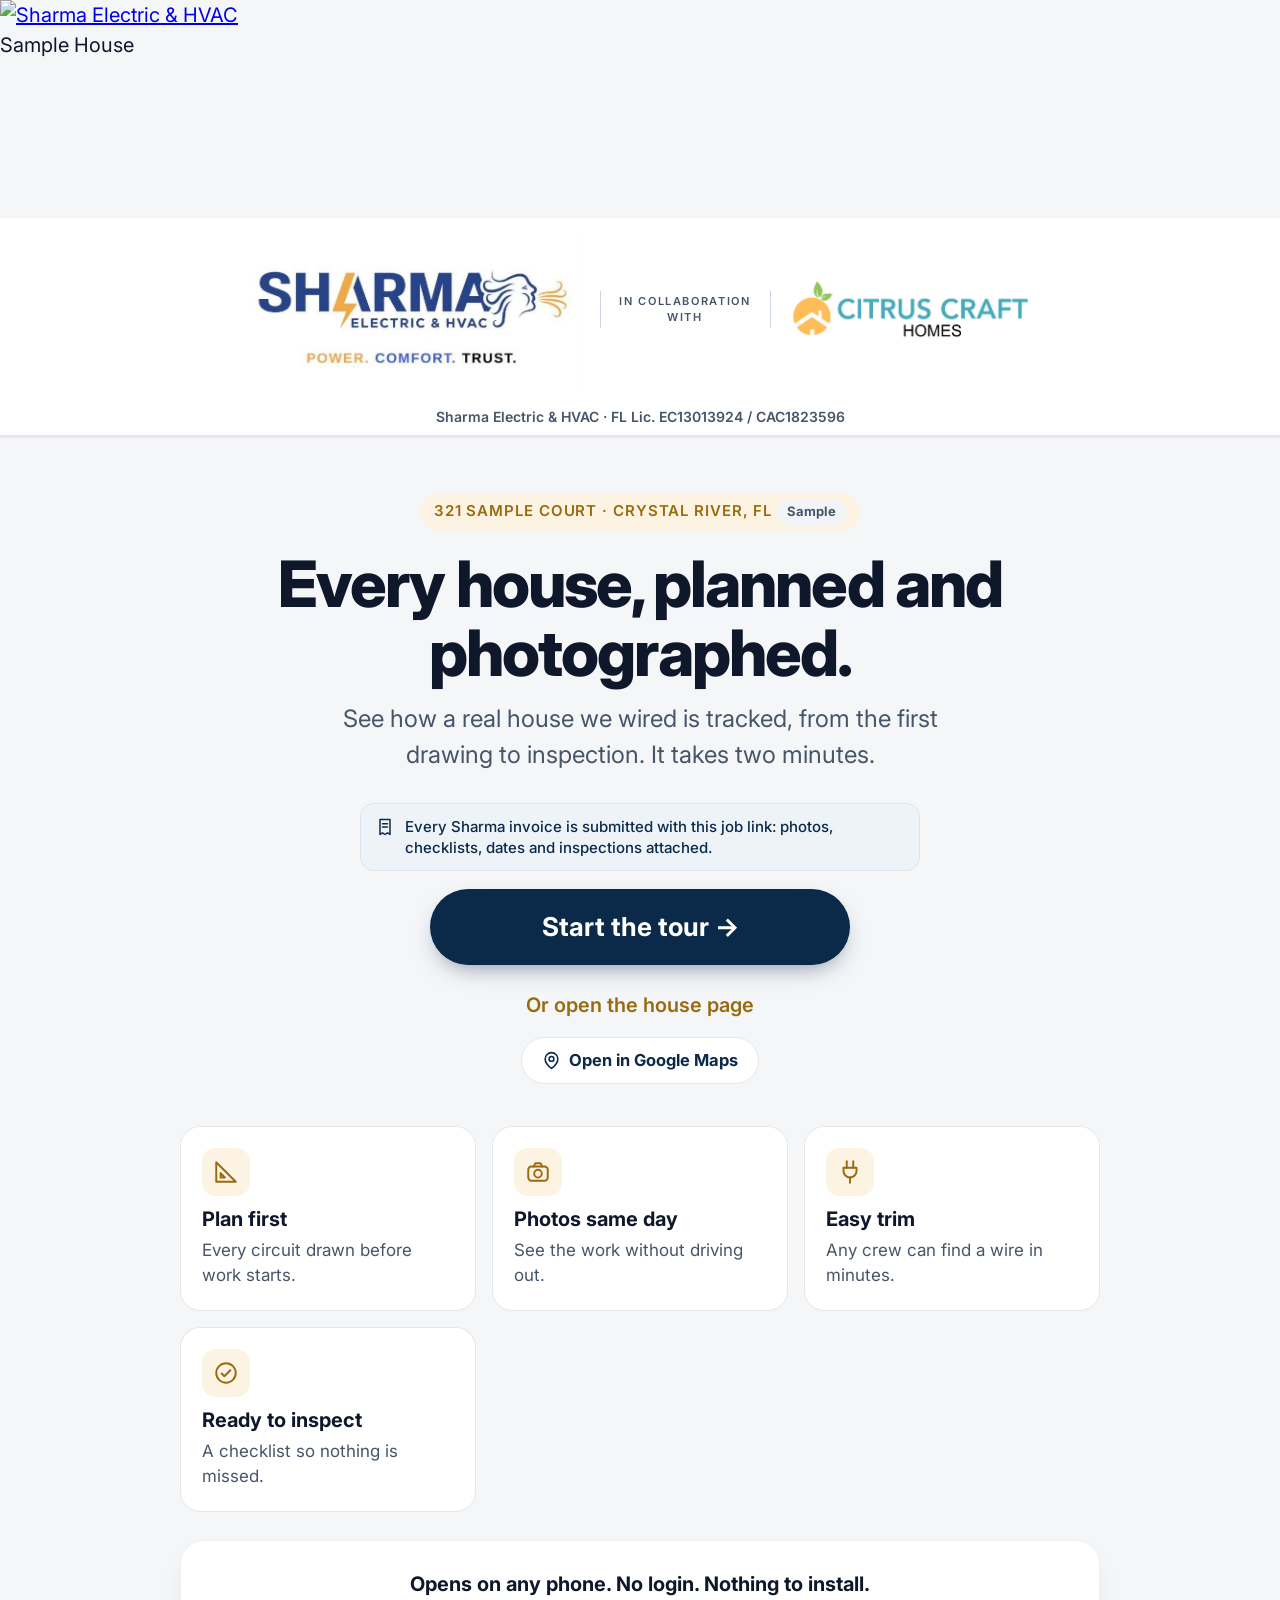
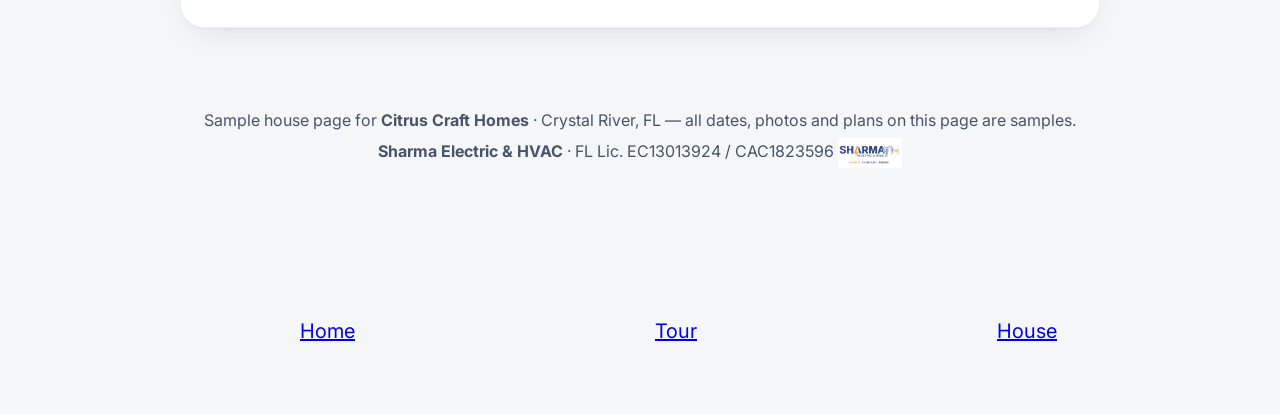
==== commit aa85065e: "Kit v1.2 rollout (Batch C): kit head/header/bottom tab bar, manifest, sw.js; orange -> Sharma gold, " ====
--- a/index.html
+++ b/index.html
@@ -1,5 +1,5 @@
 <!doctype html>
-<html lang="en">
+<html lang="en" class="sk">
 <head>
 <meta charset="utf-8" />
 <meta name="viewport" content="width=device-width, initial-scale=1, viewport-fit=cover" />
@@ -12,9 +12,9 @@
 <style>
 :root{
   --ink:#0f172a; --navy:#0b2a4a; --navy2:#103a63;
-  --mut:#475569; --orange:#f26a1b; --orange-d:#d9550d;
+  --mut:#475569; --orange:#F0A846; --orange-d:#9A6A0F;
   --line:#e5e7eb; --bg:#f5f6f8; --card:#ffffff; --soft:#f8fafc;
-  --green:#16a34a; --green-bg:#f0fdf4; --chip:#fdf0e6;
+  --green:#16a34a; --green-bg:#f0fdf4; --chip:#FCF3E2;
 }
 *{box-sizing:border-box}
 html{scroll-behavior:smooth;-webkit-text-size-adjust:100%}
@@ -55,7 +55,7 @@
 .maplink:hover{border-color:var(--orange);color:var(--orange-d)}
 .feat{display:grid;gap:16px;grid-template-columns:repeat(auto-fit,minmax(220px,1fr));margin:10px 0 0}
 .feat div{background:#fff;border-radius:20px;padding:22px;box-shadow:0 0 0 1px var(--line) inset}
-.feat .i{display:inline-grid;place-items:center;width:48px;height:48px;border-radius:14px;background:linear-gradient(135deg,#fdeee2,#fadfc6);color:var(--orange-d)}
+.feat .i{display:inline-grid;place-items:center;width:48px;height:48px;border-radius:14px;background:#FCF3E2;color:var(--orange-d)}
 .feat b{display:block;font-size:20px;margin:8px 0 4px}
 .feat small{color:var(--mut);font-size:17px;display:block}
 /* ---------- cards / generic ---------- */
@@ -88,7 +88,7 @@
 /* house hero info (original jinfo) */
 .jinfo{margin:14px auto 0;text-align:center}
 .jaddr{font-size:18px;font-weight:600;color:#334155}
-.jaddr a{display:inline-flex;align-items:center;gap:6px;color:var(--orange-d);text-decoration:none;font-weight:600;border-bottom:1px solid rgba(217,85,13,.35)}
+.jaddr a{display:inline-flex;align-items:center;gap:6px;color:var(--orange-d);text-decoration:none;font-weight:600;border-bottom:1px solid rgba(154,106,15,.35)}
 .jaddr a:hover{border-bottom-color:var(--orange-d)}
 .jlab{margin-top:12px;font-size:12px;font-weight:700;letter-spacing:.12em;text-transform:uppercase;color:#64748b}
 .jval{font-size:17px;font-weight:700;color:var(--ink)}
@@ -96,7 +96,7 @@
 .partner-chip img{height:36px;width:auto;display:block;object-fit:contain}
 /* ---------- tour ---------- */
 .prog{height:8px;background:#e5e7eb;border-radius:99px;overflow:hidden;margin:22px 0 10px}
-.prog i{display:block;height:100%;background:linear-gradient(90deg,var(--orange),#ff8b3d);border-radius:99px;transition:width .45s cubic-bezier(.2,.8,.2,1)}
+.prog i{display:block;height:100%;background:var(--orange);border-radius:99px;transition:width .45s cubic-bezier(.2,.8,.2,1)}
 .stepn{font-weight:700;color:var(--orange-d);font-size:17px;letter-spacing:.04em;text-transform:uppercase}
 .slide{display:none}
 .slide.on{display:block;animation:sin .45s cubic-bezier(.2,.8,.2,1)}
@@ -164,8 +164,29 @@
   .mleg{grid-template-columns:1fr 1fr}
 }
 </style>
+<meta name="theme-color" content="#264387">
+<meta name="apple-mobile-web-app-capable" content="yes">
+<meta name="mobile-web-app-capable" content="yes">
+<meta name="apple-mobile-web-app-status-bar-style" content="black-translucent">
+<link rel="manifest" href="manifest.webmanifest">
+<link rel="apple-touch-icon" href="https://sharma-kit.sharma-crew.workers.dev/assets/apple-touch-icon.png">
+<link rel="icon" type="image/png" sizes="32x32" href="https://sharma-kit.sharma-crew.workers.dev/assets/favicon-32.png">
+<link rel="stylesheet" href="https://sharma-kit.sharma-crew.workers.dev/sharma-kit.css">
+<script src="https://sharma-kit.sharma-crew.workers.dev/sharma-kit.js" defer></script>
+<style>
+/* Sharma kit bridge: room for the kit tab bar; app layout otherwise untouched. */
+body.sk{padding-bottom:calc(var(--sk-tab-h,54px) + env(safe-area-inset-bottom,0px) + 14px)}
+.sk-header{z-index:60}
+.vis span .sk-icon,.k .sk-icon{vertical-align:-3px}
+</style>
 </head>
-<body>
+<body class="sk">
+<header class="sk-header"><div class="sk-header__bar">
+  <div class="sk-header__lead"><a class="sk-header__logo" href="./"><img src="https://sharma-kit.sharma-crew.workers.dev/assets/logo-white-header.png" alt="Sharma Electric &amp; HVAC" width="103" height="20"></a></div>
+  <div class="sk-header__title">Sample House</div>
+  <div class="sk-header__trail"><a class="sk-header__btn" href="tel:+14078819076" aria-label="Call Sharma"><svg class="sk-icon"><use href="#i-phone"/></svg></a></div>
+</div></header>
+<div class="sk-offline"></div>
 
 <header class="top">
   <div class="in2">
@@ -253,7 +274,7 @@
           <li>You see the stage at the top of the house page.</li>
           <li>No login. Opens on any phone.</li>
         </ul>
-        <div class="vis"><span>📋</span><b>Job started</b></div>
+        <div class="vis"><span><svg class="sk-icon sk-icon--sm" aria-hidden="true"><use href="#i-clipboard"/></svg></span><b>Job started</b></div>
         <div class="tck"><b>Checklist:</b> <span class="chip">✓ Supply pick date</span><span class="chip">✓ Rough-in date</span></div>
       </div>
     </div>
@@ -326,7 +347,7 @@
           <li>Carflex whip to the water heater.</li>
           <li>Tap a symbol on the plan to see a sample photo.</li>
         </ul>
-        <div class="mapbox"><svg viewBox="0 0 636 496" style="width:100%;height:auto;display:block;background:#fff;font-family:Arial,sans-serif" role=img><rect x="4" y="4" width="628" height="488" fill="none" stroke="#0f172a" stroke-width="1.5"/><rect x="20" y="20" width="540" height="380" fill="#fff" stroke="#334155" stroke-width="7"/><line x1="180" y1="20" x2="180" y2="230" stroke="#334155" stroke-width="4"/><line x1="180" y1="230" x2="20" y2="230" stroke="#334155" stroke-width="4"/><line x1="110" y1="230" x2="110" y2="400" stroke="#334155" stroke-width="4"/><line x1="300" y1="20" x2="300" y2="170" stroke="#334155" stroke-width="4"/><line x1="180" y1="170" x2="360" y2="170" stroke="#334155" stroke-width="4"/><line x1="360" y1="20" x2="360" y2="170" stroke="#334155" stroke-width="4"/><line x1="420" y1="20" x2="420" y2="230" stroke="#334155" stroke-width="4"/><line x1="420" y1="230" x2="560" y2="230" stroke="#334155" stroke-width="4"/><line x1="420" y1="120" x2="560" y2="120" stroke="#334155" stroke-width="4"/><line x1="300" y1="230" x2="420" y2="230" stroke="#334155" stroke-width="4"/><line x1="300" y1="230" x2="300" y2="320" stroke="#334155" stroke-width="4"/><line x1="180" y1="320" x2="300" y2="320" stroke="#334155" stroke-width="4"/><line x1="180" y1="230" x2="180" y2="320" stroke="#334155" stroke-width="4"/><rect x="171" y="181" width="18" height="18" fill="#fff"/><rect x="291" y="111" width="18" height="18" fill="#fff"/><rect x="351" y="111" width="18" height="18" fill="#fff"/><rect x="411" y="181" width="18" height="18" fill="#fff"/><rect x="411" y="81" width="18" height="18" fill="#fff"/><rect x="241" y="161" width="18" height="18" fill="#fff"/><rect x="131" y="221" width="18" height="18" fill="#fff"/><rect x="230" y="394" width="40" height="12" fill="#fff"/><path d="M230 400 A40 40 0 0 1 270 360" fill="none" stroke="#94a3b8" stroke-dasharray="3 3"/><text x="100" y="40" text-anchor="middle" font-size="11" font-weight="700" fill="#94a3b8" letter-spacing=".5"><tspan class=en>BED 2</tspan></text><text x="240" y="40" text-anchor="middle" font-size="11" font-weight="700" fill="#94a3b8" letter-spacing=".5"><tspan class=en>BED 3</tspan></text><text x="330" y="40" text-anchor="middle" font-size="11" font-weight="700" fill="#94a3b8" letter-spacing=".5"><tspan class=en>BATH 2</tspan></text><text x="490" y="40" text-anchor="middle" font-size="11" font-weight="700" fill="#94a3b8" letter-spacing=".5"><tspan class=en>MASTER BED</tspan></text><text x="490" y="150" text-anchor="middle" font-size="11" font-weight="700" fill="#94a3b8" letter-spacing=".5"><tspan class=en>MASTER BATH</tspan></text><text x="390" y="60" text-anchor="middle" font-size="11" font-weight="700" fill="#94a3b8" letter-spacing=".5"><tspan class=en>W.I.C.</tspan></text><text x="65" y="250" text-anchor="middle" font-size="11" font-weight="700" fill="#94a3b8" letter-spacing=".5"><tspan class=en>GARAGE</tspan></text><text x="145" y="250" text-anchor="middle" font-size="11" font-weight="700" fill="#94a3b8" letter-spacing=".5"><tspan class=en>LAUNDRY</tspan></text><text x="240" y="250" text-anchor="middle" font-size="11" font-weight="700" fill="#94a3b8" letter-spacing=".5"><tspan class=en>FOYER / STAIR</tspan></text><text x="360" y="250" text-anchor="middle" font-size="11" font-weight="700" fill="#94a3b8" letter-spacing=".5"><tspan class=en>KITCHEN</tspan></text><text x="490" y="250" text-anchor="middle" font-size="11" font-weight="700" fill="#94a3b8" letter-spacing=".5"><tspan class=en>LIVING</tspan></text><text x="240" y="340" text-anchor="middle" font-size="11" font-weight="700" fill="#94a3b8" letter-spacing=".5"><tspan class=en>DINING</tspan></text><text x="240" y="190" text-anchor="middle" font-size="11" font-weight="700" fill="#94a3b8" letter-spacing=".5"><tspan class=en>HALL</tspan></text><rect x="335" y="290" width="70" height="30" rx="3" fill="#f1f5f9" stroke="#64748b"/><rect x="572" y="250" width="44" height="44" rx="4" fill="#f1f5f9" stroke="#0f172a" stroke-width="2"/><circle cx="594" cy="272" r="15" fill="none" stroke="#0f172a"/><text x="594" y="308" text-anchor="middle" font-size="9" font-weight="700">AC</text><title>AC disconnect</title><rect x="566" y="214" width="20" height="16" fill="#fff" stroke="#0f172a" stroke-width="2"/><line x1="566" y1="230" x2="586" y2="214" stroke="#0f172a"/><text x="590" y="225" font-size="8" font-weight="800">DISC</text></a><circle cx="604" cy="212" r="10" fill="#0d9488" stroke="#fff" stroke-width="2"/><text x="604" y="216" text-anchor="middle" font-size="11" font-weight="800" fill="#fff">1</text><title>Carflex whip to water heater</title><circle cx="45" cy="300" r="13" fill="#f1f5f9" stroke="#0f172a" stroke-width="2"/><text x="45" y="303" text-anchor="middle" font-size="8" font-weight="800">WH</text><path d="M28 360 C 20 340, 30 320, 38 311" fill="none" stroke="#ea580c" stroke-width="3" stroke-dasharray="5 3"/></a><circle cx="70" cy="300" r="10" fill="#0d9488" stroke="#fff" stroke-width="2"/><text x="70" y="304" text-anchor="middle" font-size="11" font-weight="800" fill="#fff">2</text><a href="assets/img-88797feb93a6f3c3.jpg" target="_blank"><title>Siemens panel</title><rect x="24" y="352" width="10" height="34" fill="#0f172a"/><text x="40" y="375" font-size="8" font-weight="800">PANEL</text></a><circle cx="62" cy="384" r="10" fill="#0d9488" stroke="#fff" stroke-width="2"/><text x="62" y="388" text-anchor="middle" font-size="11" font-weight="800" fill="#fff">5</text><a href="assets/img-b51a93cc1c4ee19c.jpg" target="_blank"><title>Recessed light</title><circle cx="60" cy="90" r="6" fill="#fff" stroke="#0f172a" stroke-width="1.6"/><circle cx="60" cy="90" r="2" fill="#0f172a"/></a><a href="assets/img-b51a93cc1c4ee19c.jpg" target="_blank"><title>Recessed light</title><circle cx="140" cy="90" r="6" fill="#fff" stroke="#0f172a" stroke-width="1.6"/><circle cx="140" cy="90" r="2" fill="#0f172a"/></a><a href="assets/img-b51a93cc1c4ee19c.jpg" target="_blank"><title>Recessed light</title><circle cx="60" cy="170" r="6" fill="#fff" stroke="#0f172a" stroke-width="1.6"/><circle cx="60" cy="170" r="2" fill="#0f172a"/></a><a href="assets/img-b51a93cc1c4ee19c.jpg" target="_blank"><title>Recessed light</title><circle cx="140" cy="170" r="6" fill="#fff" stroke="#0f172a" stroke-width="1.6"/><circle cx="140" cy="170" r="2" fill="#0f172a"/></a><a href="assets/img-b51a93cc1c4ee19c.jpg" target="_blank"><title>Recessed light</title><circle cx="220" cy="90" r="6" fill="#fff" stroke="#0f172a" stroke-width="1.6"/><circle cx="220" cy="90" r="2" fill="#0f172a"/></a><a href="assets/img-b51a93cc1c4ee19c.jpg" target="_blank"><title>Recessed light</title><circle cx="260" cy="130" r="6" fill="#fff" stroke="#0f172a" stroke-width="1.6"/><circle cx="260" cy="130" r="2" fill="#0f172a"/></a><a href="assets/img-b51a93cc1c4ee19c.jpg" target="_blank"><title>Recessed light</title><circle cx="470" cy="170" r="6" fill="#fff" stroke="#0f172a" stroke-width="1.6"/><circle cx="470" cy="170" r="2" fill="#0f172a"/></a><a href="assets/img-b51a93cc1c4ee19c.jpg" target="_blank"><title>Recessed light</title><circle cx="520" cy="170" r="6" fill="#fff" stroke="#0f172a" stroke-width="1.6"/><circle cx="520" cy="170" r="2" fill="#0f172a"/></a><a href="assets/img-b51a93cc1c4ee19c.jpg" target="_blank"><title>Recessed light</title><circle cx="210" cy="200" r="6" fill="#fff" stroke="#0f172a" stroke-width="1.6"/><circle cx="210" cy="200" r="2" fill="#0f172a"/></a><a href="assets/img-b51a93cc1c4ee19c.jpg" target="_blank"><title>Recessed light</title><circle cx="270" cy="200" r="6" fill="#fff" stroke="#0f172a" stroke-width="1.6"/><circle cx="270" cy="200" r="2" fill="#0f172a"/></a><a href="assets/img-b51a93cc1c4ee19c.jpg" target="_blank"><title>Recessed light</title><circle cx="340" cy="200" r="6" fill="#fff" stroke="#0f172a" stroke-width="1.6"/><circle cx="340" cy="200" r="2" fill="#0f172a"/></a><a href="assets/img-b51a93cc1c4ee19c.jpg" target="_blank"><title>Recessed light</title><circle cx="450" cy="300" r="6" fill="#fff" stroke="#0f172a" stroke-width="1.6"/><circle cx="450" cy="300" r="2" fill="#0f172a"/></a><a href="assets/img-b51a93cc1c4ee19c.jpg" target="_blank"><title>Recessed light</title><circle cx="530" cy="300" r="6" fill="#fff" stroke="#0f172a" stroke-width="1.6"/><circle cx="530" cy="300" r="2" fill="#0f172a"/></a><a href="assets/img-b51a93cc1c4ee19c.jpg" target="_blank"><title>Recessed light</title><circle cx="450" cy="370" r="6" fill="#fff" stroke="#0f172a" stroke-width="1.6"/><circle cx="450" cy="370" r="2" fill="#0f172a"/></a><a href="assets/img-b51a93cc1c4ee19c.jpg" target="_blank"><title>Recessed light</title><circle cx="530" cy="370" r="6" fill="#fff" stroke="#0f172a" stroke-width="1.6"/><circle cx="530" cy="370" r="2" fill="#0f172a"/></a><a href="assets/img-b51a93cc1c4ee19c.jpg" target="_blank"><title>Recessed light</title><circle cx="80" cy="280" r="6" fill="#fff" stroke="#0f172a" stroke-width="1.6"/><circle cx="80" cy="280" r="2" fill="#0f172a"/></a><a href="assets/img-b51a93cc1c4ee19c.jpg" target="_blank"><title>Recessed light</title><circle cx="85" cy="340" r="6" fill="#fff" stroke="#0f172a" stroke-width="1.6"/><circle cx="85" cy="340" r="2" fill="#0f172a"/></a><a href="assets/img-b51a93cc1c4ee19c.jpg" target="_blank"><title>Recessed light</title><circle cx="345" cy="270" r="6" fill="#fff" stroke="#0f172a" stroke-width="1.6"/><circle cx="345" cy="270" r="2" fill="#0f172a"/></a><a href="assets/img-b51a93cc1c4ee19c.jpg" target="_blank"><title>Recessed light</title><circle cx="395" cy="270" r="6" fill="#fff" stroke="#0f172a" stroke-width="1.6"/><circle cx="395" cy="270" r="2" fill="#0f172a"/></a><a href="assets/img-b51a93cc1c4ee19c.jpg" target="_blank"><title>Recessed light</title><circle cx="345" cy="345" r="6" fill="#fff" stroke="#0f172a" stroke-width="1.6"/><circle cx="345" cy="345" r="2" fill="#0f172a"/></a><a href="assets/img-b51a93cc1c4ee19c.jpg" target="_blank"><title>Recessed light</title><circle cx="395" cy="345" r="6" fill="#fff" stroke="#0f172a" stroke-width="1.6"/><circle cx="395" cy="345" r="2" fill="#0f172a"/></a><a href="assets/img-3ae8bc2fd80cecdb.jpg" target="_blank"><title>Ceiling fan</title><ellipse cx="490" cy="53.6" rx="5.28" ry="13.200000000000001" fill="#e2e8f0" stroke="#0f172a" stroke-width="1.2" transform="rotate(0 490 68)"/><ellipse cx="490" cy="53.6" rx="5.28" ry="13.200000000000001" fill="#e2e8f0" stroke="#0f172a" stroke-width="1.2" transform="rotate(72 490 68)"/><ellipse cx="490" cy="53.6" rx="5.28" ry="13.200000000000001" fill="#e2e8f0" stroke="#0f172a" stroke-width="1.2" transform="rotate(144 490 68)"/><ellipse cx="490" cy="53.6" rx="5.28" ry="13.200000000000001" fill="#e2e8f0" stroke="#0f172a" stroke-width="1.2" transform="rotate(216 490 68)"/><ellipse cx="490" cy="53.6" rx="5.28" ry="13.200000000000001" fill="#e2e8f0" stroke="#0f172a" stroke-width="1.2" transform="rotate(288 490 68)"/><circle cx="490" cy="68" r="5.28" fill="#0f172a"/><text x="490" y="104" text-anchor="middle" font-size="10" font-weight="700" fill="#0d9488">LARGE FAN</text></a><a href="assets/img-3ae8bc2fd80cecdb.jpg" target="_blank"><title>Ceiling fan</title><ellipse cx="100" cy="118.6" rx="4.18" ry="10.450000000000001" fill="#e2e8f0" stroke="#0f172a" stroke-width="1.2" transform="rotate(0 100 130)"/><ellipse cx="100" cy="118.6" rx="4.18" ry="10.450000000000001" fill="#e2e8f0" stroke="#0f172a" stroke-width="1.2" transform="rotate(72 100 130)"/><ellipse cx="100" cy="118.6" rx="4.18" ry="10.450000000000001" fill="#e2e8f0" stroke="#0f172a" stroke-width="1.2" transform="rotate(144 100 130)"/><ellipse cx="100" cy="118.6" rx="4.18" ry="10.450000000000001" fill="#e2e8f0" stroke="#0f172a" stroke-width="1.2" transform="rotate(216 100 130)"/><ellipse cx="100" cy="118.6" rx="4.18" ry="10.450000000000001" fill="#e2e8f0" stroke="#0f172a" stroke-width="1.2" transform="rotate(288 100 130)"/><circle cx="100" cy="130" r="4.18" fill="#0f172a"/><text x="100" y="161" text-anchor="middle" font-size="10" font-weight="700" fill="#0d9488">SMALL FAN</text></a><a href="assets/img-3ae8bc2fd80cecdb.jpg" target="_blank"><title>Ceiling fan</title><ellipse cx="240" cy="83.6" rx="4.18" ry="10.450000000000001" fill="#e2e8f0" stroke="#0f172a" stroke-width="1.2" transform="rotate(0 240 95)"/><ellipse cx="240" cy="83.6" rx="4.18" ry="10.450000000000001" fill="#e2e8f0" stroke="#0f172a" stroke-width="1.2" transform="rotate(72 240 95)"/><ellipse cx="240" cy="83.6" rx="4.18" ry="10.450000000000001" fill="#e2e8f0" stroke="#0f172a" stroke-width="1.2" transform="rotate(144 240 95)"/><ellipse cx="240" cy="83.6" rx="4.18" ry="10.450000000000001" fill="#e2e8f0" stroke="#0f172a" stroke-width="1.2" transform="rotate(216 240 95)"/><ellipse cx="240" cy="83.6" rx="4.18" ry="10.450000000000001" fill="#e2e8f0" stroke="#0f172a" stroke-width="1.2" transform="rotate(288 240 95)"/><circle cx="240" cy="95" r="4.18" fill="#0f172a"/><text x="240" y="126" text-anchor="middle" font-size="10" font-weight="700" fill="#0d9488">SMALL FAN</text></a><a href="assets/img-3ae8bc2fd80cecdb.jpg" target="_blank"><title>Ceiling fan</title><ellipse cx="490" cy="313.4" rx="7.92" ry="19.8" fill="#e2e8f0" stroke="#0f172a" stroke-width="1.2" transform="rotate(0 490 335)"/><ellipse cx="490" cy="313.4" rx="7.92" ry="19.8" fill="#e2e8f0" stroke="#0f172a" stroke-width="1.2" transform="rotate(72 490 335)"/><ellipse cx="490" cy="313.4" rx="7.92" ry="19.8" fill="#e2e8f0" stroke="#0f172a" stroke-width="1.2" transform="rotate(144 490 335)"/><ellipse cx="490" cy="313.4" rx="7.92" ry="19.8" fill="#e2e8f0" stroke="#0f172a" stroke-width="1.2" transform="rotate(216 490 335)"/><ellipse cx="490" cy="313.4" rx="7.92" ry="19.8" fill="#e2e8f0" stroke="#0f172a" stroke-width="1.2" transform="rotate(288 490 335)"/><circle cx="490" cy="335" r="7.92" fill="#0f172a"/><text x="490" y="383" text-anchor="middle" font-size="10" font-weight="700" fill="#0d9488">LARGE FAN</text></a><a href="assets/img-99748362a0976516.jpg" target="_blank"><title>Chandelier</title><circle cx="240" cy="285" r="11" fill="#fff" stroke="#0f172a" stroke-width="1.6"/><circle cx="240" cy="279" r="2.4" fill="#f59e0b"/><circle cx="245.5" cy="288" r="2.4" fill="#f59e0b"/><circle cx="234.5" cy="288" r="2.4" fill="#f59e0b"/><circle cx="240" cy="285" r="2.4" fill="#f59e0b"/><text x="240" y="309" text-anchor="middle" font-size="9" font-weight="700" fill="#0f172a">CH</text></a><a href="assets/img-99748362a0976516.jpg" target="_blank"><title>Chandelier</title><circle cx="240" cy="370" r="11" fill="#fff" stroke="#0f172a" stroke-width="1.6"/><circle cx="240" cy="364" r="2.4" fill="#f59e0b"/><circle cx="245.5" cy="373" r="2.4" fill="#f59e0b"/><circle cx="234.5" cy="373" r="2.4" fill="#f59e0b"/><circle cx="240" cy="370" r="2.4" fill="#f59e0b"/><text x="240" y="394" text-anchor="middle" font-size="9" font-weight="700" fill="#0f172a">CH</text></a><a href="assets/img-361f966691baf8df.jpg" target="_blank"><title>Pendant</title><circle cx="350" cy="305" r="7" fill="#fde68a" stroke="#0f172a" stroke-width="1.6"/><line x1="345" y1="305" x2="355" y2="305" stroke="#0f172a"/></a><a href="assets/img-361f966691baf8df.jpg" target="_blank"><title>Pendant</title><circle cx="370" cy="305" r="7" fill="#fde68a" stroke="#0f172a" stroke-width="1.6"/><line x1="365" y1="305" x2="375" y2="305" stroke="#0f172a"/></a><a href="assets/img-361f966691baf8df.jpg" target="_blank"><title>Pendant</title><circle cx="390" cy="305" r="7" fill="#fde68a" stroke="#0f172a" stroke-width="1.6"/><line x1="385" y1="305" x2="395" y2="305" stroke="#0f172a"/></a><a href="assets/img-4a5bb28f5a6abede.jpg" target="_blank"><title>Vanity light</title><rect x="313.0" y="151" width="34" height="8" rx="2" fill="#fde68a" stroke="#0f172a" stroke-width="1.4"/><text x="330" y="173" text-anchor="middle" font-size="9" font-weight="700">VL</text></a><a href="assets/img-4a5bb28f5a6abede.jpg" target="_blank"><title>Vanity light</title><rect x="468.0" y="211" width="44" height="8" rx="2" fill="#fde68a" stroke="#0f172a" stroke-width="1.4"/><text x="490" y="233" text-anchor="middle" font-size="9" font-weight="700">VL</text></a><a href="assets/img-712b46f29dba951f.jpg" target="_blank"><title>Smoke detector</title><circle cx="140" cy="205" r="8" fill="#fff" stroke="#dc2626" stroke-width="1.8"/><text x="140" y="208" text-anchor="middle" font-size="7" font-weight="800" fill="#dc2626">SD</text></a><a href="assets/img-712b46f29dba951f.jpg" target="_blank"><title>Smoke detector</title><circle cx="250" cy="55" r="8" fill="#fff" stroke="#dc2626" stroke-width="1.8"/><text x="250" y="58" text-anchor="middle" font-size="7" font-weight="800" fill="#dc2626">SD</text></a><a href="assets/img-712b46f29dba951f.jpg" target="_blank"><title>Smoke detector</title><circle cx="530" cy="55" r="8" fill="#fff" stroke="#dc2626" stroke-width="1.8"/><text x="530" y="58" text-anchor="middle" font-size="7" font-weight="800" fill="#dc2626">SD</text></a><a href="assets/img-712b46f29dba951f.jpg" target="_blank"><title>Smoke detector</title><circle cx="240" cy="215" r="8" fill="#fff" stroke="#dc2626" stroke-width="1.8"/><text x="240" y="218" text-anchor="middle" font-size="7" font-weight="800" fill="#dc2626">SD</text></a><a href="assets/img-712b46f29dba951f.jpg" target="_blank"><title>Smoke detector</title><circle cx="160" cy="55" r="8" fill="#fff" stroke="#dc2626" stroke-width="1.8"/><text x="160" y="58" text-anchor="middle" font-size="7" font-weight="800" fill="#dc2626">SD</text></a><a href="assets/img-b0a2884f3193ca3c.jpg" target="_blank"><title>TR receptacle</title><g transform="rotate(-90 30 120)"><circle cx="30" cy="120" r="5.5" fill="#fff" stroke="#0f172a" stroke-width="1.5"/><line x1="27" y1="112" x2="27" y2="114.5" stroke="#0f172a" stroke-width="1.5"/><line x1="33" y1="112" x2="33" y2="114.5" stroke="#0f172a" stroke-width="1.5"/></g><text x="38" y="124" font-size="8" font-weight="700" fill="#2563eb">TR</text></a><a href="assets/img-b0a2884f3193ca3c.jpg" target="_blank"><title>TR receptacle</title><g transform="rotate(90 170 120)"><circle cx="170" cy="120" r="5.5" fill="#fff" stroke="#0f172a" stroke-width="1.5"/><line x1="167" y1="112" x2="167" y2="114.5" stroke="#0f172a" stroke-width="1.5"/><line x1="173" y1="112" x2="173" y2="114.5" stroke="#0f172a" stroke-width="1.5"/></g><text x="178" y="124" font-size="8" font-weight="700" fill="#2563eb">TR</text></a><a href="assets/img-b0a2884f3193ca3c.jpg" target="_blank"><title>TR receptacle</title><g transform="rotate(-90 190 60)"><circle cx="190" cy="60" r="5.5" fill="#fff" stroke="#0f172a" stroke-width="1.5"/><line x1="187" y1="52" x2="187" y2="54.5" stroke="#0f172a" stroke-width="1.5"/><line x1="193" y1="52" x2="193" y2="54.5" stroke="#0f172a" stroke-width="1.5"/></g><text x="198" y="64" font-size="8" font-weight="700" fill="#2563eb">TR</text></a><a href="assets/img-b0a2884f3193ca3c.jpg" target="_blank"><title>TR receptacle</title><g transform="rotate(90 290 110)"><circle cx="290" cy="110" r="5.5" fill="#fff" stroke="#0f172a" stroke-width="1.5"/><line x1="287" y1="102" x2="287" y2="104.5" stroke="#0f172a" stroke-width="1.5"/><line x1="293" y1="102" x2="293" y2="104.5" stroke="#0f172a" stroke-width="1.5"/></g><text x="298" y="114" font-size="8" font-weight="700" fill="#2563eb">TR</text></a><a href="assets/img-b0a2884f3193ca3c.jpg" target="_blank"><title>TR receptacle</title><g transform="rotate(-90 430 60)"><circle cx="430" cy="60" r="5.5" fill="#fff" stroke="#0f172a" stroke-width="1.5"/><line x1="427" y1="52" x2="427" y2="54.5" stroke="#0f172a" stroke-width="1.5"/><line x1="433" y1="52" x2="433" y2="54.5" stroke="#0f172a" stroke-width="1.5"/></g><text x="438" y="64" font-size="8" font-weight="700" fill="#2563eb">TR</text></a><a href="assets/img-b0a2884f3193ca3c.jpg" target="_blank"><title>TR receptacle</title><g transform="rotate(90 550 80)"><circle cx="550" cy="80" r="5.5" fill="#fff" stroke="#0f172a" stroke-width="1.5"/><line x1="547" y1="72" x2="547" y2="74.5" stroke="#0f172a" stroke-width="1.5"/><line x1="553" y1="72" x2="553" y2="74.5" stroke="#0f172a" stroke-width="1.5"/></g><text x="558" y="84" font-size="8" font-weight="700" fill="#2563eb">TR</text></a><a href="assets/img-b0a2884f3193ca3c.jpg" target="_blank"><title>TR receptacle</title><g transform="rotate(180 500 390)"><circle cx="500" cy="390" r="5.5" fill="#fff" stroke="#0f172a" stroke-width="1.5"/><line x1="497" y1="382" x2="497" y2="384.5" stroke="#0f172a" stroke-width="1.5"/><line x1="503" y1="382" x2="503" y2="384.5" stroke="#0f172a" stroke-width="1.5"/></g><text x="508" y="394" font-size="8" font-weight="700" fill="#2563eb">TR</text></a><a href="assets/img-b0a2884f3193ca3c.jpg" target="_blank"><title>TR receptacle</title><g transform="rotate(-90 430 330)"><circle cx="430" cy="330" r="5.5" fill="#fff" stroke="#0f172a" stroke-width="1.5"/><line x1="427" y1="322" x2="427" y2="324.5" stroke="#0f172a" stroke-width="1.5"/><line x1="433" y1="322" x2="433" y2="324.5" stroke="#0f172a" stroke-width="1.5"/></g><text x="438" y="334" font-size="8" font-weight="700" fill="#2563eb">TR</text></a><a href="assets/img-b0a2884f3193ca3c.jpg" target="_blank"><title>TR receptacle</title><g transform="rotate(180 310 390)"><circle cx="310" cy="390" r="5.5" fill="#fff" stroke="#0f172a" stroke-width="1.5"/><line x1="307" y1="382" x2="307" y2="384.5" stroke="#0f172a" stroke-width="1.5"/><line x1="313" y1="382" x2="313" y2="384.5" stroke="#0f172a" stroke-width="1.5"/></g><text x="318" y="394" font-size="8" font-weight="700" fill="#2563eb">TR</text></a><a href="assets/img-b0a2884f3193ca3c.jpg" target="_blank"><title>TR receptacle</title><g transform="rotate(-90 190 280)"><circle cx="190" cy="280" r="5.5" fill="#fff" stroke="#0f172a" stroke-width="1.5"/><line x1="187" y1="272" x2="187" y2="274.5" stroke="#0f172a" stroke-width="1.5"/><line x1="193" y1="272" x2="193" y2="274.5" stroke="#0f172a" stroke-width="1.5"/></g><text x="198" y="284" font-size="8" font-weight="700" fill="#2563eb">TR</text></a><a href="assets/img-cf316d17219fbdb4.jpg" target="_blank"><title>GFCI receptacle</title><circle cx="312" cy="95" r="5.5" fill="#fff" stroke="#0f172a" stroke-width="1.5"/><text x="320" y="99" font-size="8" font-weight="800" fill="#7c3aed">GFCI</text></a><a href="assets/img-cf316d17219fbdb4.jpg" target="_blank"><title>GFCI receptacle</title><circle cx="540" cy="180" r="5.5" fill="#fff" stroke="#0f172a" stroke-width="1.5"/><text x="548" y="184" font-size="8" font-weight="800" fill="#7c3aed">GFCI</text></a><a href="assets/img-cf316d17219fbdb4.jpg" target="_blank"><title>GFCI receptacle</title><circle cx="360" cy="236" r="5.5" fill="#fff" stroke="#0f172a" stroke-width="1.5"/><text x="368" y="240" font-size="8" font-weight="800" fill="#7c3aed">GFCI</text></a><a href="assets/img-cf316d17219fbdb4.jpg" target="_blank"><title>GFCI receptacle</title><circle cx="410" cy="236" r="5.5" fill="#fff" stroke="#0f172a" stroke-width="1.5"/><text x="418" y="240" font-size="8" font-weight="800" fill="#7c3aed">GFCI</text></a><a href="assets/img-cf316d17219fbdb4.jpg" target="_blank"><title>GFCI receptacle</title><circle cx="30" cy="250" r="5.5" fill="#fff" stroke="#0f172a" stroke-width="1.5"/><text x="38" y="254" font-size="8" font-weight="800" fill="#7c3aed">GFCI</text></a><a href="assets/img-b2767102622f5f73.jpg" target="_blank"><title>WR receptacle, in-use cover</title><circle cx="20" cy="330" r="5.5" fill="#dbeafe" stroke="#0f172a" stroke-width="1.5"/><text x="20" y="346" text-anchor="middle" font-size="8" font-weight="800" fill="#2563eb">WR</text></a><a href="assets/img-b2767102622f5f73.jpg" target="_blank"><title>WR receptacle, in-use cover</title><circle cx="560" cy="380" r="5.5" fill="#dbeafe" stroke="#0f172a" stroke-width="1.5"/><text x="560" y="396" text-anchor="middle" font-size="8" font-weight="800" fill="#2563eb">WR</text></a><a href="assets/img-b2767102622f5f73.jpg" target="_blank"><title>WR receptacle, in-use cover</title><circle cx="260" cy="400" r="5.5" fill="#dbeafe" stroke="#0f172a" stroke-width="1.5"/><text x="260" y="416" text-anchor="middle" font-size="8" font-weight="800" fill="#2563eb">WR</text></a><circle cx="60" cy="205" r="10" fill="#0d9488" stroke="#fff" stroke-width="2"/><text x="60" y="209" text-anchor="middle" font-size="11" font-weight="800" fill="#fff">3</text><circle cx="560" cy="350" r="10" fill="#0d9488" stroke="#fff" stroke-width="2"/><text x="560" y="354" text-anchor="middle" font-size="11" font-weight="800" fill="#fff">4</text><rect x="20" y="420" width="596" height="66" fill="#0f2747"/><text x="34" y="444" font-size="15" font-weight="800" fill="#fff">ELECTRICAL PLAN · 321 SAMPLE COURT</text><text x="34" y="464" font-size="10" fill="#cbd5e1"><tspan class=en>Sample · Where each material goes · Tap a symbol to see a sample photo</tspan></text><text x="34" y="479" font-size="9" fill="#94a3b8">SHARMA ELECTRIC &amp; HVAC · EC13013924 / CAC1823596</text><text x="600" y="470" text-anchor="end" font-size="26" font-weight="800" fill="#fff">E-S</text></svg></div>
+        <div class="mapbox"><svg viewBox="0 0 636 496" style="width:100%;height:auto;display:block;background:#fff;font-family:Arial,sans-serif" role=img><rect x="4" y="4" width="628" height="488" fill="none" stroke="#0f172a" stroke-width="1.5"/><rect x="20" y="20" width="540" height="380" fill="#fff" stroke="#334155" stroke-width="7"/><line x1="180" y1="20" x2="180" y2="230" stroke="#334155" stroke-width="4"/><line x1="180" y1="230" x2="20" y2="230" stroke="#334155" stroke-width="4"/><line x1="110" y1="230" x2="110" y2="400" stroke="#334155" stroke-width="4"/><line x1="300" y1="20" x2="300" y2="170" stroke="#334155" stroke-width="4"/><line x1="180" y1="170" x2="360" y2="170" stroke="#334155" stroke-width="4"/><line x1="360" y1="20" x2="360" y2="170" stroke="#334155" stroke-width="4"/><line x1="420" y1="20" x2="420" y2="230" stroke="#334155" stroke-width="4"/><line x1="420" y1="230" x2="560" y2="230" stroke="#334155" stroke-width="4"/><line x1="420" y1="120" x2="560" y2="120" stroke="#334155" stroke-width="4"/><line x1="300" y1="230" x2="420" y2="230" stroke="#334155" stroke-width="4"/><line x1="300" y1="230" x2="300" y2="320" stroke="#334155" stroke-width="4"/><line x1="180" y1="320" x2="300" y2="320" stroke="#334155" stroke-width="4"/><line x1="180" y1="230" x2="180" y2="320" stroke="#334155" stroke-width="4"/><rect x="171" y="181" width="18" height="18" fill="#fff"/><rect x="291" y="111" width="18" height="18" fill="#fff"/><rect x="351" y="111" width="18" height="18" fill="#fff"/><rect x="411" y="181" width="18" height="18" fill="#fff"/><rect x="411" y="81" width="18" height="18" fill="#fff"/><rect x="241" y="161" width="18" height="18" fill="#fff"/><rect x="131" y="221" width="18" height="18" fill="#fff"/><rect x="230" y="394" width="40" height="12" fill="#fff"/><path d="M230 400 A40 40 0 0 1 270 360" fill="none" stroke="#94a3b8" stroke-dasharray="3 3"/><text x="100" y="40" text-anchor="middle" font-size="11" font-weight="700" fill="#94a3b8" letter-spacing=".5"><tspan class=en>BED 2</tspan></text><text x="240" y="40" text-anchor="middle" font-size="11" font-weight="700" fill="#94a3b8" letter-spacing=".5"><tspan class=en>BED 3</tspan></text><text x="330" y="40" text-anchor="middle" font-size="11" font-weight="700" fill="#94a3b8" letter-spacing=".5"><tspan class=en>BATH 2</tspan></text><text x="490" y="40" text-anchor="middle" font-size="11" font-weight="700" fill="#94a3b8" letter-spacing=".5"><tspan class=en>MASTER BED</tspan></text><text x="490" y="150" text-anchor="middle" font-size="11" font-weight="700" fill="#94a3b8" letter-spacing=".5"><tspan class=en>MASTER BATH</tspan></text><text x="390" y="60" text-anchor="middle" font-size="11" font-weight="700" fill="#94a3b8" letter-spacing=".5"><tspan class=en>W.I.C.</tspan></text><text x="65" y="250" text-anchor="middle" font-size="11" font-weight="700" fill="#94a3b8" letter-spacing=".5"><tspan class=en>GARAGE</tspan></text><text x="145" y="250" text-anchor="middle" font-size="11" font-weight="700" fill="#94a3b8" letter-spacing=".5"><tspan class=en>LAUNDRY</tspan></text><text x="240" y="250" text-anchor="middle" font-size="11" font-weight="700" fill="#94a3b8" letter-spacing=".5"><tspan class=en>FOYER / STAIR</tspan></text><text x="360" y="250" text-anchor="middle" font-size="11" font-weight="700" fill="#94a3b8" letter-spacing=".5"><tspan class=en>KITCHEN</tspan></text><text x="490" y="250" text-anchor="middle" font-size="11" font-weight="700" fill="#94a3b8" letter-spacing=".5"><tspan class=en>LIVING</tspan></text><text x="240" y="340" text-anchor="middle" font-size="11" font-weight="700" fill="#94a3b8" letter-spacing=".5"><tspan class=en>DINING</tspan></text><text x="240" y="190" text-anchor="middle" font-size="11" font-weight="700" fill="#94a3b8" letter-spacing=".5"><tspan class=en>HALL</tspan></text><rect x="335" y="290" width="70" height="30" rx="3" fill="#f1f5f9" stroke="#64748b"/><rect x="572" y="250" width="44" height="44" rx="4" fill="#f1f5f9" stroke="#0f172a" stroke-width="2"/><circle cx="594" cy="272" r="15" fill="none" stroke="#0f172a"/><text x="594" y="308" text-anchor="middle" font-size="9" font-weight="700">AC</text><title>AC disconnect</title><rect x="566" y="214" width="20" height="16" fill="#fff" stroke="#0f172a" stroke-width="2"/><line x1="566" y1="230" x2="586" y2="214" stroke="#0f172a"/><text x="590" y="225" font-size="8" font-weight="800">DISC</text></a><circle cx="604" cy="212" r="10" fill="#0d9488" stroke="#fff" stroke-width="2"/><text x="604" y="216" text-anchor="middle" font-size="11" font-weight="800" fill="#fff">1</text><title>Carflex whip to water heater</title><circle cx="45" cy="300" r="13" fill="#f1f5f9" stroke="#0f172a" stroke-width="2"/><text x="45" y="303" text-anchor="middle" font-size="8" font-weight="800">WH</text><path d="M28 360 C 20 340, 30 320, 38 311" fill="none" stroke="#9A6A0F" stroke-width="3" stroke-dasharray="5 3"/></a><circle cx="70" cy="300" r="10" fill="#0d9488" stroke="#fff" stroke-width="2"/><text x="70" y="304" text-anchor="middle" font-size="11" font-weight="800" fill="#fff">2</text><a href="assets/img-88797feb93a6f3c3.jpg" target="_blank"><title>Siemens panel</title><rect x="24" y="352" width="10" height="34" fill="#0f172a"/><text x="40" y="375" font-size="8" font-weight="800">PANEL</text></a><circle cx="62" cy="384" r="10" fill="#0d9488" stroke="#fff" stroke-width="2"/><text x="62" y="388" text-anchor="middle" font-size="11" font-weight="800" fill="#fff">5</text><a href="assets/img-b51a93cc1c4ee19c.jpg" target="_blank"><title>Recessed light</title><circle cx="60" cy="90" r="6" fill="#fff" stroke="#0f172a" stroke-width="1.6"/><circle cx="60" cy="90" r="2" fill="#0f172a"/></a><a href="assets/img-b51a93cc1c4ee19c.jpg" target="_blank"><title>Recessed light</title><circle cx="140" cy="90" r="6" fill="#fff" stroke="#0f172a" stroke-width="1.6"/><circle cx="140" cy="90" r="2" fill="#0f172a"/></a><a href="assets/img-b51a93cc1c4ee19c.jpg" target="_blank"><title>Recessed light</title><circle cx="60" cy="170" r="6" fill="#fff" stroke="#0f172a" stroke-width="1.6"/><circle cx="60" cy="170" r="2" fill="#0f172a"/></a><a href="assets/img-b51a93cc1c4ee19c.jpg" target="_blank"><title>Recessed light</title><circle cx="140" cy="170" r="6" fill="#fff" stroke="#0f172a" stroke-width="1.6"/><circle cx="140" cy="170" r="2" fill="#0f172a"/></a><a href="assets/img-b51a93cc1c4ee19c.jpg" target="_blank"><title>Recessed light</title><circle cx="220" cy="90" r="6" fill="#fff" stroke="#0f172a" stroke-width="1.6"/><circle cx="220" cy="90" r="2" fill="#0f172a"/></a><a href="assets/img-b51a93cc1c4ee19c.jpg" target="_blank"><title>Recessed light</title><circle cx="260" cy="130" r="6" fill="#fff" stroke="#0f172a" stroke-width="1.6"/><circle cx="260" cy="130" r="2" fill="#0f172a"/></a><a href="assets/img-b51a93cc1c4ee19c.jpg" target="_blank"><title>Recessed light</title><circle cx="470" cy="170" r="6" fill="#fff" stroke="#0f172a" stroke-width="1.6"/><circle cx="470" cy="170" r="2" fill="#0f172a"/></a><a href="assets/img-b51a93cc1c4ee19c.jpg" target="_blank"><title>Recessed light</title><circle cx="520" cy="170" r="6" fill="#fff" stroke="#0f172a" stroke-width="1.6"/><circle cx="520" cy="170" r="2" fill="#0f172a"/></a><a href="assets/img-b51a93cc1c4ee19c.jpg" target="_blank"><title>Recessed light</title><circle cx="210" cy="200" r="6" fill="#fff" stroke="#0f172a" stroke-width="1.6"/><circle cx="210" cy="200" r="2" fill="#0f172a"/></a><a href="assets/img-b51a93cc1c4ee19c.jpg" target="_blank"><title>Recessed light</title><circle cx="270" cy="200" r="6" fill="#fff" stroke="#0f172a" stroke-width="1.6"/><circle cx="270" cy="200" r="2" fill="#0f172a"/></a><a href="assets/img-b51a93cc1c4ee19c.jpg" target="_blank"><title>Recessed light</title><circle cx="340" cy="200" r="6" fill="#fff" stroke="#0f172a" stroke-width="1.6"/><circle cx="340" cy="200" r="2" fill="#0f172a"/></a><a href="assets/img-b51a93cc1c4ee19c.jpg" target="_blank"><title>Recessed light</title><circle cx="450" cy="300" r="6" fill="#fff" stroke="#0f172a" stroke-width="1.6"/><circle cx="450" cy="300" r="2" fill="#0f172a"/></a><a href="assets/img-b51a93cc1c4ee19c.jpg" target="_blank"><title>Recessed light</title><circle cx="530" cy="300" r="6" fill="#fff" stroke="#0f172a" stroke-width="1.6"/><circle cx="530" cy="300" r="2" fill="#0f172a"/></a><a href="assets/img-b51a93cc1c4ee19c.jpg" target="_blank"><title>Recessed light</title><circle cx="450" cy="370" r="6" fill="#fff" stroke="#0f172a" stroke-width="1.6"/><circle cx="450" cy="370" r="2" fill="#0f172a"/></a><a href="assets/img-b51a93cc1c4ee19c.jpg" target="_blank"><title>Recessed light</title><circle cx="530" cy="370" r="6" fill="#fff" stroke="#0f172a" stroke-width="1.6"/><circle cx="530" cy="370" r="2" fill="#0f172a"/></a><a href="assets/img-b51a93cc1c4ee19c.jpg" target="_blank"><title>Recessed light</title><circle cx="80" cy="280" r="6" fill="#fff" stroke="#0f172a" stroke-width="1.6"/><circle cx="80" cy="280" r="2" fill="#0f172a"/></a><a href="assets/img-b51a93cc1c4ee19c.jpg" target="_blank"><title>Recessed light</title><circle cx="85" cy="340" r="6" fill="#fff" stroke="#0f172a" stroke-width="1.6"/><circle cx="85" cy="340" r="2" fill="#0f172a"/></a><a href="assets/img-b51a93cc1c4ee19c.jpg" target="_blank"><title>Recessed light</title><circle cx="345" cy="270" r="6" fill="#fff" stroke="#0f172a" stroke-width="1.6"/><circle cx="345" cy="270" r="2" fill="#0f172a"/></a><a href="assets/img-b51a93cc1c4ee19c.jpg" target="_blank"><title>Recessed light</title><circle cx="395" cy="270" r="6" fill="#fff" stroke="#0f172a" stroke-width="1.6"/><circle cx="395" cy="270" r="2" fill="#0f172a"/></a><a href="assets/img-b51a93cc1c4ee19c.jpg" target="_blank"><title>Recessed light</title><circle cx="345" cy="345" r="6" fill="#fff" stroke="#0f172a" stroke-width="1.6"/><circle cx="345" cy="345" r="2" fill="#0f172a"/></a><a href="assets/img-b51a93cc1c4ee19c.jpg" target="_blank"><title>Recessed light</title><circle cx="395" cy="345" r="6" fill="#fff" stroke="#0f172a" stroke-width="1.6"/><circle cx="395" cy="345" r="2" fill="#0f172a"/></a><a href="assets/img-3ae8bc2fd80cecdb.jpg" target="_blank"><title>Ceiling fan</title><ellipse cx="490" cy="53.6" rx="5.28" ry="13.200000000000001" fill="#e2e8f0" stroke="#0f172a" stroke-width="1.2" transform="rotate(0 490 68)"/><ellipse cx="490" cy="53.6" rx="5.28" ry="13.200000000000001" fill="#e2e8f0" stroke="#0f172a" stroke-width="1.2" transform="rotate(72 490 68)"/><ellipse cx="490" cy="53.6" rx="5.28" ry="13.200000000000001" fill="#e2e8f0" stroke="#0f172a" stroke-width="1.2" transform="rotate(144 490 68)"/><ellipse cx="490" cy="53.6" rx="5.28" ry="13.200000000000001" fill="#e2e8f0" stroke="#0f172a" stroke-width="1.2" transform="rotate(216 490 68)"/><ellipse cx="490" cy="53.6" rx="5.28" ry="13.200000000000001" fill="#e2e8f0" stroke="#0f172a" stroke-width="1.2" transform="rotate(288 490 68)"/><circle cx="490" cy="68" r="5.28" fill="#0f172a"/><text x="490" y="104" text-anchor="middle" font-size="10" font-weight="700" fill="#0d9488">LARGE FAN</text></a><a href="assets/img-3ae8bc2fd80cecdb.jpg" target="_blank"><title>Ceiling fan</title><ellipse cx="100" cy="118.6" rx="4.18" ry="10.450000000000001" fill="#e2e8f0" stroke="#0f172a" stroke-width="1.2" transform="rotate(0 100 130)"/><ellipse cx="100" cy="118.6" rx="4.18" ry="10.450000000000001" fill="#e2e8f0" stroke="#0f172a" stroke-width="1.2" transform="rotate(72 100 130)"/><ellipse cx="100" cy="118.6" rx="4.18" ry="10.450000000000001" fill="#e2e8f0" stroke="#0f172a" stroke-width="1.2" transform="rotate(144 100 130)"/><ellipse cx="100" cy="118.6" rx="4.18" ry="10.450000000000001" fill="#e2e8f0" stroke="#0f172a" stroke-width="1.2" transform="rotate(216 100 130)"/><ellipse cx="100" cy="118.6" rx="4.18" ry="10.450000000000001" fill="#e2e8f0" stroke="#0f172a" stroke-width="1.2" transform="rotate(288 100 130)"/><circle cx="100" cy="130" r="4.18" fill="#0f172a"/><text x="100" y="161" text-anchor="middle" font-size="10" font-weight="700" fill="#0d9488">SMALL FAN</text></a><a href="assets/img-3ae8bc2fd80cecdb.jpg" target="_blank"><title>Ceiling fan</title><ellipse cx="240" cy="83.6" rx="4.18" ry="10.450000000000001" fill="#e2e8f0" stroke="#0f172a" stroke-width="1.2" transform="rotate(0 240 95)"/><ellipse cx="240" cy="83.6" rx="4.18" ry="10.450000000000001" fill="#e2e8f0" stroke="#0f172a" stroke-width="1.2" transform="rotate(72 240 95)"/><ellipse cx="240" cy="83.6" rx="4.18" ry="10.450000000000001" fill="#e2e8f0" stroke="#0f172a" stroke-width="1.2" transform="rotate(144 240 95)"/><ellipse cx="240" cy="83.6" rx="4.18" ry="10.450000000000001" fill="#e2e8f0" stroke="#0f172a" stroke-width="1.2" transform="rotate(216 240 95)"/><ellipse cx="240" cy="83.6" rx="4.18" ry="10.450000000000001" fill="#e2e8f0" stroke="#0f172a" stroke-width="1.2" transform="rotate(288 240 95)"/><circle cx="240" cy="95" r="4.18" fill="#0f172a"/><text x="240" y="126" text-anchor="middle" font-size="10" font-weight="700" fill="#0d9488">SMALL FAN</text></a><a href="assets/img-3ae8bc2fd80cecdb.jpg" target="_blank"><title>Ceiling fan</title><ellipse cx="490" cy="313.4" rx="7.92" ry="19.8" fill="#e2e8f0" stroke="#0f172a" stroke-width="1.2" transform="rotate(0 490 335)"/><ellipse cx="490" cy="313.4" rx="7.92" ry="19.8" fill="#e2e8f0" stroke="#0f172a" stroke-width="1.2" transform="rotate(72 490 335)"/><ellipse cx="490" cy="313.4" rx="7.92" ry="19.8" fill="#e2e8f0" stroke="#0f172a" stroke-width="1.2" transform="rotate(144 490 335)"/><ellipse cx="490" cy="313.4" rx="7.92" ry="19.8" fill="#e2e8f0" stroke="#0f172a" stroke-width="1.2" transform="rotate(216 490 335)"/><ellipse cx="490" cy="313.4" rx="7.92" ry="19.8" fill="#e2e8f0" stroke="#0f172a" stroke-width="1.2" transform="rotate(288 490 335)"/><circle cx="490" cy="335" r="7.92" fill="#0f172a"/><text x="490" y="383" text-anchor="middle" font-size="10" font-weight="700" fill="#0d9488">LARGE FAN</text></a><a href="assets/img-99748362a0976516.jpg" target="_blank"><title>Chandelier</title><circle cx="240" cy="285" r="11" fill="#fff" stroke="#0f172a" stroke-width="1.6"/><circle cx="240" cy="279" r="2.4" fill="#f59e0b"/><circle cx="245.5" cy="288" r="2.4" fill="#f59e0b"/><circle cx="234.5" cy="288" r="2.4" fill="#f59e0b"/><circle cx="240" cy="285" r="2.4" fill="#f59e0b"/><text x="240" y="309" text-anchor="middle" font-size="9" font-weight="700" fill="#0f172a">CH</text></a><a href="assets/img-99748362a0976516.jpg" target="_blank"><title>Chandelier</title><circle cx="240" cy="370" r="11" fill="#fff" stroke="#0f172a" stroke-width="1.6"/><circle cx="240" cy="364" r="2.4" fill="#f59e0b"/><circle cx="245.5" cy="373" r="2.4" fill="#f59e0b"/><circle cx="234.5" cy="373" r="2.4" fill="#f59e0b"/><circle cx="240" cy="370" r="2.4" fill="#f59e0b"/><text x="240" y="394" text-anchor="middle" font-size="9" font-weight="700" fill="#0f172a">CH</text></a><a href="assets/img-361f966691baf8df.jpg" target="_blank"><title>Pendant</title><circle cx="350" cy="305" r="7" fill="#fde68a" stroke="#0f172a" stroke-width="1.6"/><line x1="345" y1="305" x2="355" y2="305" stroke="#0f172a"/></a><a href="assets/img-361f966691baf8df.jpg" target="_blank"><title>Pendant</title><circle cx="370" cy="305" r="7" fill="#fde68a" stroke="#0f172a" stroke-width="1.6"/><line x1="365" y1="305" x2="375" y2="305" stroke="#0f172a"/></a><a href="assets/img-361f966691baf8df.jpg" target="_blank"><title>Pendant</title><circle cx="390" cy="305" r="7" fill="#fde68a" stroke="#0f172a" stroke-width="1.6"/><line x1="385" y1="305" x2="395" y2="305" stroke="#0f172a"/></a><a href="assets/img-4a5bb28f5a6abede.jpg" target="_blank"><title>Vanity light</title><rect x="313.0" y="151" width="34" height="8" rx="2" fill="#fde68a" stroke="#0f172a" stroke-width="1.4"/><text x="330" y="173" text-anchor="middle" font-size="9" font-weight="700">VL</text></a><a href="assets/img-4a5bb28f5a6abede.jpg" target="_blank"><title>Vanity light</title><rect x="468.0" y="211" width="44" height="8" rx="2" fill="#fde68a" stroke="#0f172a" stroke-width="1.4"/><text x="490" y="233" text-anchor="middle" font-size="9" font-weight="700">VL</text></a><a href="assets/img-712b46f29dba951f.jpg" target="_blank"><title>Smoke detector</title><circle cx="140" cy="205" r="8" fill="#fff" stroke="#dc2626" stroke-width="1.8"/><text x="140" y="208" text-anchor="middle" font-size="7" font-weight="800" fill="#dc2626">SD</text></a><a href="assets/img-712b46f29dba951f.jpg" target="_blank"><title>Smoke detector</title><circle cx="250" cy="55" r="8" fill="#fff" stroke="#dc2626" stroke-width="1.8"/><text x="250" y="58" text-anchor="middle" font-size="7" font-weight="800" fill="#dc2626">SD</text></a><a href="assets/img-712b46f29dba951f.jpg" target="_blank"><title>Smoke detector</title><circle cx="530" cy="55" r="8" fill="#fff" stroke="#dc2626" stroke-width="1.8"/><text x="530" y="58" text-anchor="middle" font-size="7" font-weight="800" fill="#dc2626">SD</text></a><a href="assets/img-712b46f29dba951f.jpg" target="_blank"><title>Smoke detector</title><circle cx="240" cy="215" r="8" fill="#fff" stroke="#dc2626" stroke-width="1.8"/><text x="240" y="218" text-anchor="middle" font-size="7" font-weight="800" fill="#dc2626">SD</text></a><a href="assets/img-712b46f29dba951f.jpg" target="_blank"><title>Smoke detector</title><circle cx="160" cy="55" r="8" fill="#fff" stroke="#dc2626" stroke-width="1.8"/><text x="160" y="58" text-anchor="middle" font-size="7" font-weight="800" fill="#dc2626">SD</text></a><a href="assets/img-b0a2884f3193ca3c.jpg" target="_blank"><title>TR receptacle</title><g transform="rotate(-90 30 120)"><circle cx="30" cy="120" r="5.5" fill="#fff" stroke="#0f172a" stroke-width="1.5"/><line x1="27" y1="112" x2="27" y2="114.5" stroke="#0f172a" stroke-width="1.5"/><line x1="33" y1="112" x2="33" y2="114.5" stroke="#0f172a" stroke-width="1.5"/></g><text x="38" y="124" font-size="8" font-weight="700" fill="#2563eb">TR</text></a><a href="assets/img-b0a2884f3193ca3c.jpg" target="_blank"><title>TR receptacle</title><g transform="rotate(90 170 120)"><circle cx="170" cy="120" r="5.5" fill="#fff" stroke="#0f172a" stroke-width="1.5"/><line x1="167" y1="112" x2="167" y2="114.5" stroke="#0f172a" stroke-width="1.5"/><line x1="173" y1="112" x2="173" y2="114.5" stroke="#0f172a" stroke-width="1.5"/></g><text x="178" y="124" font-size="8" font-weight="700" fill="#2563eb">TR</text></a><a href="assets/img-b0a2884f3193ca3c.jpg" target="_blank"><title>TR receptacle</title><g transform="rotate(-90 190 60)"><circle cx="190" cy="60" r="5.5" fill="#fff" stroke="#0f172a" stroke-width="1.5"/><line x1="187" y1="52" x2="187" y2="54.5" stroke="#0f172a" stroke-width="1.5"/><line x1="193" y1="52" x2="193" y2="54.5" stroke="#0f172a" stroke-width="1.5"/></g><text x="198" y="64" font-size="8" font-weight="700" fill="#2563eb">TR</text></a><a href="assets/img-b0a2884f3193ca3c.jpg" target="_blank"><title>TR receptacle</title><g transform="rotate(90 290 110)"><circle cx="290" cy="110" r="5.5" fill="#fff" stroke="#0f172a" stroke-width="1.5"/><line x1="287" y1="102" x2="287" y2="104.5" stroke="#0f172a" stroke-width="1.5"/><line x1="293" y1="102" x2="293" y2="104.5" stroke="#0f172a" stroke-width="1.5"/></g><text x="298" y="114" font-size="8" font-weight="700" fill="#2563eb">TR</text></a><a href="assets/img-b0a2884f3193ca3c.jpg" target="_blank"><title>TR receptacle</title><g transform="rotate(-90 430 60)"><circle cx="430" cy="60" r="5.5" fill="#fff" stroke="#0f172a" stroke-width="1.5"/><line x1="427" y1="52" x2="427" y2="54.5" stroke="#0f172a" stroke-width="1.5"/><line x1="433" y1="52" x2="433" y2="54.5" stroke="#0f172a" stroke-width="1.5"/></g><text x="438" y="64" font-size="8" font-weight="700" fill="#2563eb">TR</text></a><a href="assets/img-b0a2884f3193ca3c.jpg" target="_blank"><title>TR receptacle</title><g transform="rotate(90 550 80)"><circle cx="550" cy="80" r="5.5" fill="#fff" stroke="#0f172a" stroke-width="1.5"/><line x1="547" y1="72" x2="547" y2="74.5" stroke="#0f172a" stroke-width="1.5"/><line x1="553" y1="72" x2="553" y2="74.5" stroke="#0f172a" stroke-width="1.5"/></g><text x="558" y="84" font-size="8" font-weight="700" fill="#2563eb">TR</text></a><a href="assets/img-b0a2884f3193ca3c.jpg" target="_blank"><title>TR receptacle</title><g transform="rotate(180 500 390)"><circle cx="500" cy="390" r="5.5" fill="#fff" stroke="#0f172a" stroke-width="1.5"/><line x1="497" y1="382" x2="497" y2="384.5" stroke="#0f172a" stroke-width="1.5"/><line x1="503" y1="382" x2="503" y2="384.5" stroke="#0f172a" stroke-width="1.5"/></g><text x="508" y="394" font-size="8" font-weight="700" fill="#2563eb">TR</text></a><a href="assets/img-b0a2884f3193ca3c.jpg" target="_blank"><title>TR receptacle</title><g transform="rotate(-90 430 330)"><circle cx="430" cy="330" r="5.5" fill="#fff" stroke="#0f172a" stroke-width="1.5"/><line x1="427" y1="322" x2="427" y2="324.5" stroke="#0f172a" stroke-width="1.5"/><line x1="433" y1="322" x2="433" y2="324.5" stroke="#0f172a" stroke-width="1.5"/></g><text x="438" y="334" font-size="8" font-weight="700" fill="#2563eb">TR</text></a><a href="assets/img-b0a2884f3193ca3c.jpg" target="_blank"><title>TR receptacle</title><g transform="rotate(180 310 390)"><circle cx="310" cy="390" r="5.5" fill="#fff" stroke="#0f172a" stroke-width="1.5"/><line x1="307" y1="382" x2="307" y2="384.5" stroke="#0f172a" stroke-width="1.5"/><line x1="313" y1="382" x2="313" y2="384.5" stroke="#0f172a" stroke-width="1.5"/></g><text x="318" y="394" font-size="8" font-weight="700" fill="#2563eb">TR</text></a><a href="assets/img-b0a2884f3193ca3c.jpg" target="_blank"><title>TR receptacle</title><g transform="rotate(-90 190 280)"><circle cx="190" cy="280" r="5.5" fill="#fff" stroke="#0f172a" stroke-width="1.5"/><line x1="187" y1="272" x2="187" y2="274.5" stroke="#0f172a" stroke-width="1.5"/><line x1="193" y1="272" x2="193" y2="274.5" stroke="#0f172a" stroke-width="1.5"/></g><text x="198" y="284" font-size="8" font-weight="700" fill="#2563eb">TR</text></a><a href="assets/img-cf316d17219fbdb4.jpg" target="_blank"><title>GFCI receptacle</title><circle cx="312" cy="95" r="5.5" fill="#fff" stroke="#0f172a" stroke-width="1.5"/><text x="320" y="99" font-size="8" font-weight="800" fill="#7c3aed">GFCI</text></a><a href="assets/img-cf316d17219fbdb4.jpg" target="_blank"><title>GFCI receptacle</title><circle cx="540" cy="180" r="5.5" fill="#fff" stroke="#0f172a" stroke-width="1.5"/><text x="548" y="184" font-size="8" font-weight="800" fill="#7c3aed">GFCI</text></a><a href="assets/img-cf316d17219fbdb4.jpg" target="_blank"><title>GFCI receptacle</title><circle cx="360" cy="236" r="5.5" fill="#fff" stroke="#0f172a" stroke-width="1.5"/><text x="368" y="240" font-size="8" font-weight="800" fill="#7c3aed">GFCI</text></a><a href="assets/img-cf316d17219fbdb4.jpg" target="_blank"><title>GFCI receptacle</title><circle cx="410" cy="236" r="5.5" fill="#fff" stroke="#0f172a" stroke-width="1.5"/><text x="418" y="240" font-size="8" font-weight="800" fill="#7c3aed">GFCI</text></a><a href="assets/img-cf316d17219fbdb4.jpg" target="_blank"><title>GFCI receptacle</title><circle cx="30" cy="250" r="5.5" fill="#fff" stroke="#0f172a" stroke-width="1.5"/><text x="38" y="254" font-size="8" font-weight="800" fill="#7c3aed">GFCI</text></a><a href="assets/img-b2767102622f5f73.jpg" target="_blank"><title>WR receptacle, in-use cover</title><circle cx="20" cy="330" r="5.5" fill="#dbeafe" stroke="#0f172a" stroke-width="1.5"/><text x="20" y="346" text-anchor="middle" font-size="8" font-weight="800" fill="#2563eb">WR</text></a><a href="assets/img-b2767102622f5f73.jpg" target="_blank"><title>WR receptacle, in-use cover</title><circle cx="560" cy="380" r="5.5" fill="#dbeafe" stroke="#0f172a" stroke-width="1.5"/><text x="560" y="396" text-anchor="middle" font-size="8" font-weight="800" fill="#2563eb">WR</text></a><a href="assets/img-b2767102622f5f73.jpg" target="_blank"><title>WR receptacle, in-use cover</title><circle cx="260" cy="400" r="5.5" fill="#dbeafe" stroke="#0f172a" stroke-width="1.5"/><text x="260" y="416" text-anchor="middle" font-size="8" font-weight="800" fill="#2563eb">WR</text></a><circle cx="60" cy="205" r="10" fill="#0d9488" stroke="#fff" stroke-width="2"/><text x="60" y="209" text-anchor="middle" font-size="11" font-weight="800" fill="#fff">3</text><circle cx="560" cy="350" r="10" fill="#0d9488" stroke="#fff" stroke-width="2"/><text x="560" y="354" text-anchor="middle" font-size="11" font-weight="800" fill="#fff">4</text><rect x="20" y="420" width="596" height="66" fill="#0f2747"/><text x="34" y="444" font-size="15" font-weight="800" fill="#fff">ELECTRICAL PLAN · 321 SAMPLE COURT</text><text x="34" y="464" font-size="10" fill="#cbd5e1"><tspan class=en>Sample · Where each material goes · Tap a symbol to see a sample photo</tspan></text><text x="34" y="479" font-size="9" fill="#94a3b8">SHARMA ELECTRIC &amp; HVAC · EC13013924 / CAC1823596</text><text x="600" y="470" text-anchor="end" font-size="26" font-weight="800" fill="#fff">E-S</text></svg></div>
         <p class="cap"><button class="link" style="margin:0;padding:0" data-go="house" data-anchor="materials"><b>Open the full materials map →</b></button></p>
         <div class="tck"><b>Checklist:</b> <span class="chip">✓ AC disconnect</span><span class="chip">✓ Water heater whip</span></div>
       </div>
@@ -387,6 +408,10 @@
       <div class="jlab">Main Electrical Contractor</div>
       <div class="jval">Sharma Electric &amp; HVAC</div>
       <span class="partner-chip"><img src="assets/img-0f20554ae9128a12.png" alt="Sharma Electric &amp; HVAC" /></span>
+      <div style="margin-top:16px;font-size:18px;line-height:27px;font-weight:700;color:var(--ink)">
+        <div>Living SF: not on file</div>
+        <div>Under Roof SF: not on file</div>
+      </div>
     </div>
     <div class="inv"><svg viewBox="0 0 24 24" width="20" height="20" fill="none" stroke="currentColor" stroke-width="1.8" stroke-linecap="round" stroke-linejoin="round" aria-hidden="true"><path d="M6 3h12v18l-3-2-3 2-3-2-3 2V3z"/><path d="M9 8h6M9 12h6"/></svg><span>Every Sharma invoice is submitted with this job link: photos, checklists, dates and inspections attached.</span></div>
     <div style="margin-top:26px"><button class="btn pri big" data-go="tour">Start the tour →</button></div>
@@ -395,7 +420,7 @@
   <div class="card">
     <h2>Job dates <span class="tag">Sample dates</span></h2>
     <div class="dates">
-      <div class="datebox"><span class="k">📦 Supply pick / material coordination</span><span class="d">Tue, Nov 10, 2026</span></div>
+      <div class="datebox"><span class="k"><svg class="sk-icon sk-icon--sm" aria-hidden="true"><use href="#i-briefcase"/></svg> Supply pick / material coordination</span><span class="d">Tue, Nov 10, 2026</span></div>
     </div>
     <p style="font-size:15px;margin-top:10px;margin-bottom:0">Dates are examples only. On a real job they come from the builder schedule and update in the app.</p>
   </div>
@@ -412,11 +437,11 @@
   <div class="card">
     <h2>Rough-In &amp; Inspection</h2>
     <div class="dates">
-      <div class="datebox"><span class="k">🔌 Rough-in schedule</span><span class="d">Thu, Nov 12, 2026</span></div>
+      <div class="datebox"><span class="k"><svg class="sk-icon sk-icon--sm" aria-hidden="true"><use href="#i-bolt"/></svg> Rough-in schedule</span><span class="d">Thu, Nov 12, 2026</span></div>
       <div class="datebox">
-        <span class="k">✅ Rough inspection date</span><span class="d">Fri, Nov 13, 2026</span>
+        <span class="k"><svg class="sk-icon sk-icon--sm" aria-hidden="true"><use href="#i-check"/></svg> Rough inspection date</span><span class="d">Fri, Nov 13, 2026</span>
         <div style="margin-top:10px;display:flex;flex-wrap:wrap;gap:6px;font-size:14px">
-          <span style="background:#ecfdf5;color:#065f46;border-radius:99px;padding:3px 10px;font-weight:700">🔄 Auto-checked · Citrus County inspections</span>
+          <span style="background:#ecfdf5;color:#065f46;border-radius:99px;padding:3px 10px;font-weight:700"><svg class="sk-icon sk-icon--sm" aria-hidden="true"><use href="#i-refresh"/></svg> Auto-checked · Citrus County inspections</span>
           <span style="background:#dbeafe;color:#1e40af;border-radius:99px;padding:3px 10px;font-weight:700">Status: Scheduled</span>
         </div>
         <div style="font-size:14px;color:#475569;margin-top:6px">Last checked: Nov 2, 2026, 12:30 PM · <b>Sample data</b></div>
@@ -477,7 +502,7 @@
   <div class="card" id="materials">
     <h2>Where each material goes</h2>
     <p>Tap a symbol to see a sample photo.</p>
-    <div class="mapbox"><svg viewBox="0 0 636 496" style="width:100%;height:auto;display:block;background:#fff;font-family:Arial,sans-serif" role=img><rect x="4" y="4" width="628" height="488" fill="none" stroke="#0f172a" stroke-width="1.5"/><rect x="20" y="20" width="540" height="380" fill="#fff" stroke="#334155" stroke-width="7"/><line x1="180" y1="20" x2="180" y2="230" stroke="#334155" stroke-width="4"/><line x1="180" y1="230" x2="20" y2="230" stroke="#334155" stroke-width="4"/><line x1="110" y1="230" x2="110" y2="400" stroke="#334155" stroke-width="4"/><line x1="300" y1="20" x2="300" y2="170" stroke="#334155" stroke-width="4"/><line x1="180" y1="170" x2="360" y2="170" stroke="#334155" stroke-width="4"/><line x1="360" y1="20" x2="360" y2="170" stroke="#334155" stroke-width="4"/><line x1="420" y1="20" x2="420" y2="230" stroke="#334155" stroke-width="4"/><line x1="420" y1="230" x2="560" y2="230" stroke="#334155" stroke-width="4"/><line x1="420" y1="120" x2="560" y2="120" stroke="#334155" stroke-width="4"/><line x1="300" y1="230" x2="420" y2="230" stroke="#334155" stroke-width="4"/><line x1="300" y1="230" x2="300" y2="320" stroke="#334155" stroke-width="4"/><line x1="180" y1="320" x2="300" y2="320" stroke="#334155" stroke-width="4"/><line x1="180" y1="230" x2="180" y2="320" stroke="#334155" stroke-width="4"/><rect x="171" y="181" width="18" height="18" fill="#fff"/><rect x="291" y="111" width="18" height="18" fill="#fff"/><rect x="351" y="111" width="18" height="18" fill="#fff"/><rect x="411" y="181" width="18" height="18" fill="#fff"/><rect x="411" y="81" width="18" height="18" fill="#fff"/><rect x="241" y="161" width="18" height="18" fill="#fff"/><rect x="131" y="221" width="18" height="18" fill="#fff"/><rect x="230" y="394" width="40" height="12" fill="#fff"/><path d="M230 400 A40 40 0 0 1 270 360" fill="none" stroke="#94a3b8" stroke-dasharray="3 3"/><text x="100" y="40" text-anchor="middle" font-size="11" font-weight="700" fill="#94a3b8" letter-spacing=".5"><tspan class=en>BED 2</tspan></text><text x="240" y="40" text-anchor="middle" font-size="11" font-weight="700" fill="#94a3b8" letter-spacing=".5"><tspan class=en>BED 3</tspan></text><text x="330" y="40" text-anchor="middle" font-size="11" font-weight="700" fill="#94a3b8" letter-spacing=".5"><tspan class=en>BATH 2</tspan></text><text x="490" y="40" text-anchor="middle" font-size="11" font-weight="700" fill="#94a3b8" letter-spacing=".5"><tspan class=en>MASTER BED</tspan></text><text x="490" y="150" text-anchor="middle" font-size="11" font-weight="700" fill="#94a3b8" letter-spacing=".5"><tspan class=en>MASTER BATH</tspan></text><text x="390" y="60" text-anchor="middle" font-size="11" font-weight="700" fill="#94a3b8" letter-spacing=".5"><tspan class=en>W.I.C.</tspan></text><text x="65" y="250" text-anchor="middle" font-size="11" font-weight="700" fill="#94a3b8" letter-spacing=".5"><tspan class=en>GARAGE</tspan></text><text x="145" y="250" text-anchor="middle" font-size="11" font-weight="700" fill="#94a3b8" letter-spacing=".5"><tspan class=en>LAUNDRY</tspan></text><text x="240" y="250" text-anchor="middle" font-size="11" font-weight="700" fill="#94a3b8" letter-spacing=".5"><tspan class=en>FOYER / STAIR</tspan></text><text x="360" y="250" text-anchor="middle" font-size="11" font-weight="700" fill="#94a3b8" letter-spacing=".5"><tspan class=en>KITCHEN</tspan></text><text x="490" y="250" text-anchor="middle" font-size="11" font-weight="700" fill="#94a3b8" letter-spacing=".5"><tspan class=en>LIVING</tspan></text><text x="240" y="340" text-anchor="middle" font-size="11" font-weight="700" fill="#94a3b8" letter-spacing=".5"><tspan class=en>DINING</tspan></text><text x="240" y="190" text-anchor="middle" font-size="11" font-weight="700" fill="#94a3b8" letter-spacing=".5"><tspan class=en>HALL</tspan></text><rect x="335" y="290" width="70" height="30" rx="3" fill="#f1f5f9" stroke="#64748b"/><rect x="572" y="250" width="44" height="44" rx="4" fill="#f1f5f9" stroke="#0f172a" stroke-width="2"/><circle cx="594" cy="272" r="15" fill="none" stroke="#0f172a"/><text x="594" y="308" text-anchor="middle" font-size="9" font-weight="700">AC</text><a href="#m1"><title>AC disconnect</title><rect x="566" y="214" width="20" height="16" fill="#fff" stroke="#0f172a" stroke-width="2"/><line x1="566" y1="230" x2="586" y2="214" stroke="#0f172a"/><text x="590" y="225" font-size="8" font-weight="800">DISC</text></a><circle cx="604" cy="212" r="10" fill="#0d9488" stroke="#fff" stroke-width="2"/><text x="604" y="216" text-anchor="middle" font-size="11" font-weight="800" fill="#fff">1</text><a href="#m2"><title>Carflex whip to water heater</title><circle cx="45" cy="300" r="13" fill="#f1f5f9" stroke="#0f172a" stroke-width="2"/><text x="45" y="303" text-anchor="middle" font-size="8" font-weight="800">WH</text><path d="M28 360 C 20 340, 30 320, 38 311" fill="none" stroke="#ea580c" stroke-width="3" stroke-dasharray="5 3"/></a><circle cx="70" cy="300" r="10" fill="#0d9488" stroke="#fff" stroke-width="2"/><text x="70" y="304" text-anchor="middle" font-size="11" font-weight="800" fill="#fff">2</text><a href="assets/img-88797feb93a6f3c3.jpg" target="_blank"><title>Siemens panel</title><rect x="24" y="352" width="10" height="34" fill="#0f172a"/><text x="40" y="375" font-size="8" font-weight="800">PANEL</text></a><circle cx="62" cy="384" r="10" fill="#0d9488" stroke="#fff" stroke-width="2"/><text x="62" y="388" text-anchor="middle" font-size="11" font-weight="800" fill="#fff">5</text><a href="assets/img-b51a93cc1c4ee19c.jpg" target="_blank"><title>Recessed light</title><circle cx="60" cy="90" r="6" fill="#fff" stroke="#0f172a" stroke-width="1.6"/><circle cx="60" cy="90" r="2" fill="#0f172a"/></a><a href="assets/img-b51a93cc1c4ee19c.jpg" target="_blank"><title>Recessed light</title><circle cx="140" cy="90" r="6" fill="#fff" stroke="#0f172a" stroke-width="1.6"/><circle cx="140" cy="90" r="2" fill="#0f172a"/></a><a href="assets/img-b51a93cc1c4ee19c.jpg" target="_blank"><title>Recessed light</title><circle cx="60" cy="170" r="6" fill="#fff" stroke="#0f172a" stroke-width="1.6"/><circle cx="60" cy="170" r="2" fill="#0f172a"/></a><a href="assets/img-b51a93cc1c4ee19c.jpg" target="_blank"><title>Recessed light</title><circle cx="140" cy="170" r="6" fill="#fff" stroke="#0f172a" stroke-width="1.6"/><circle cx="140" cy="170" r="2" fill="#0f172a"/></a><a href="assets/img-b51a93cc1c4ee19c.jpg" target="_blank"><title>Recessed light</title><circle cx="220" cy="90" r="6" fill="#fff" stroke="#0f172a" stroke-width="1.6"/><circle cx="220" cy="90" r="2" fill="#0f172a"/></a><a href="assets/img-b51a93cc1c4ee19c.jpg" target="_blank"><title>Recessed light</title><circle cx="260" cy="130" r="6" fill="#fff" stroke="#0f172a" stroke-width="1.6"/><circle cx="260" cy="130" r="2" fill="#0f172a"/></a><a href="assets/img-b51a93cc1c4ee19c.jpg" target="_blank"><title>Recessed light</title><circle cx="470" cy="170" r="6" fill="#fff" stroke="#0f172a" stroke-width="1.6"/><circle cx="470" cy="170" r="2" fill="#0f172a"/></a><a href="assets/img-b51a93cc1c4ee19c.jpg" target="_blank"><title>Recessed light</title><circle cx="520" cy="170" r="6" fill="#fff" stroke="#0f172a" stroke-width="1.6"/><circle cx="520" cy="170" r="2" fill="#0f172a"/></a><a href="assets/img-b51a93cc1c4ee19c.jpg" target="_blank"><title>Recessed light</title><circle cx="210" cy="200" r="6" fill="#fff" stroke="#0f172a" stroke-width="1.6"/><circle cx="210" cy="200" r="2" fill="#0f172a"/></a><a href="assets/img-b51a93cc1c4ee19c.jpg" target="_blank"><title>Recessed light</title><circle cx="270" cy="200" r="6" fill="#fff" stroke="#0f172a" stroke-width="1.6"/><circle cx="270" cy="200" r="2" fill="#0f172a"/></a><a href="assets/img-b51a93cc1c4ee19c.jpg" target="_blank"><title>Recessed light</title><circle cx="340" cy="200" r="6" fill="#fff" stroke="#0f172a" stroke-width="1.6"/><circle cx="340" cy="200" r="2" fill="#0f172a"/></a><a href="assets/img-b51a93cc1c4ee19c.jpg" target="_blank"><title>Recessed light</title><circle cx="450" cy="300" r="6" fill="#fff" stroke="#0f172a" stroke-width="1.6"/><circle cx="450" cy="300" r="2" fill="#0f172a"/></a><a href="assets/img-b51a93cc1c4ee19c.jpg" target="_blank"><title>Recessed light</title><circle cx="530" cy="300" r="6" fill="#fff" stroke="#0f172a" stroke-width="1.6"/><circle cx="530" cy="300" r="2" fill="#0f172a"/></a><a href="assets/img-b51a93cc1c4ee19c.jpg" target="_blank"><title>Recessed light</title><circle cx="450" cy="370" r="6" fill="#fff" stroke="#0f172a" stroke-width="1.6"/><circle cx="450" cy="370" r="2" fill="#0f172a"/></a><a href="assets/img-b51a93cc1c4ee19c.jpg" target="_blank"><title>Recessed light</title><circle cx="530" cy="370" r="6" fill="#fff" stroke="#0f172a" stroke-width="1.6"/><circle cx="530" cy="370" r="2" fill="#0f172a"/></a><a href="assets/img-b51a93cc1c4ee19c.jpg" target="_blank"><title>Recessed light</title><circle cx="80" cy="280" r="6" fill="#fff" stroke="#0f172a" stroke-width="1.6"/><circle cx="80" cy="280" r="2" fill="#0f172a"/></a><a href="assets/img-b51a93cc1c4ee19c.jpg" target="_blank"><title>Recessed light</title><circle cx="85" cy="340" r="6" fill="#fff" stroke="#0f172a" stroke-width="1.6"/><circle cx="85" cy="340" r="2" fill="#0f172a"/></a><a href="assets/img-b51a93cc1c4ee19c.jpg" target="_blank"><title>Recessed light</title><circle cx="345" cy="270" r="6" fill="#fff" stroke="#0f172a" stroke-width="1.6"/><circle cx="345" cy="270" r="2" fill="#0f172a"/></a><a href="assets/img-b51a93cc1c4ee19c.jpg" target="_blank"><title>Recessed light</title><circle cx="395" cy="270" r="6" fill="#fff" stroke="#0f172a" stroke-width="1.6"/><circle cx="395" cy="270" r="2" fill="#0f172a"/></a><a href="assets/img-b51a93cc1c4ee19c.jpg" target="_blank"><title>Recessed light</title><circle cx="345" cy="345" r="6" fill="#fff" stroke="#0f172a" stroke-width="1.6"/><circle cx="345" cy="345" r="2" fill="#0f172a"/></a><a href="assets/img-b51a93cc1c4ee19c.jpg" target="_blank"><title>Recessed light</title><circle cx="395" cy="345" r="6" fill="#fff" stroke="#0f172a" stroke-width="1.6"/><circle cx="395" cy="345" r="2" fill="#0f172a"/></a><a href="assets/img-3ae8bc2fd80cecdb.jpg" target="_blank"><title>Ceiling fan</title><ellipse cx="490" cy="53.6" rx="5.28" ry="13.200000000000001" fill="#e2e8f0" stroke="#0f172a" stroke-width="1.2" transform="rotate(0 490 68)"/><ellipse cx="490" cy="53.6" rx="5.28" ry="13.200000000000001" fill="#e2e8f0" stroke="#0f172a" stroke-width="1.2" transform="rotate(72 490 68)"/><ellipse cx="490" cy="53.6" rx="5.28" ry="13.200000000000001" fill="#e2e8f0" stroke="#0f172a" stroke-width="1.2" transform="rotate(144 490 68)"/><ellipse cx="490" cy="53.6" rx="5.28" ry="13.200000000000001" fill="#e2e8f0" stroke="#0f172a" stroke-width="1.2" transform="rotate(216 490 68)"/><ellipse cx="490" cy="53.6" rx="5.28" ry="13.200000000000001" fill="#e2e8f0" stroke="#0f172a" stroke-width="1.2" transform="rotate(288 490 68)"/><circle cx="490" cy="68" r="5.28" fill="#0f172a"/><text x="490" y="104" text-anchor="middle" font-size="10" font-weight="700" fill="#0d9488">LARGE FAN</text></a><a href="assets/img-3ae8bc2fd80cecdb.jpg" target="_blank"><title>Ceiling fan</title><ellipse cx="100" cy="118.6" rx="4.18" ry="10.450000000000001" fill="#e2e8f0" stroke="#0f172a" stroke-width="1.2" transform="rotate(0 100 130)"/><ellipse cx="100" cy="118.6" rx="4.18" ry="10.450000000000001" fill="#e2e8f0" stroke="#0f172a" stroke-width="1.2" transform="rotate(72 100 130)"/><ellipse cx="100" cy="118.6" rx="4.18" ry="10.450000000000001" fill="#e2e8f0" stroke="#0f172a" stroke-width="1.2" transform="rotate(144 100 130)"/><ellipse cx="100" cy="118.6" rx="4.18" ry="10.450000000000001" fill="#e2e8f0" stroke="#0f172a" stroke-width="1.2" transform="rotate(216 100 130)"/><ellipse cx="100" cy="118.6" rx="4.18" ry="10.450000000000001" fill="#e2e8f0" stroke="#0f172a" stroke-width="1.2" transform="rotate(288 100 130)"/><circle cx="100" cy="130" r="4.18" fill="#0f172a"/><text x="100" y="161" text-anchor="middle" font-size="10" font-weight="700" fill="#0d9488">SMALL FAN</text></a><a href="assets/img-3ae8bc2fd80cecdb.jpg" target="_blank"><title>Ceiling fan</title><ellipse cx="240" cy="83.6" rx="4.18" ry="10.450000000000001" fill="#e2e8f0" stroke="#0f172a" stroke-width="1.2" transform="rotate(0 240 95)"/><ellipse cx="240" cy="83.6" rx="4.18" ry="10.450000000000001" fill="#e2e8f0" stroke="#0f172a" stroke-width="1.2" transform="rotate(72 240 95)"/><ellipse cx="240" cy="83.6" rx="4.18" ry="10.450000000000001" fill="#e2e8f0" stroke="#0f172a" stroke-width="1.2" transform="rotate(144 240 95)"/><ellipse cx="240" cy="83.6" rx="4.18" ry="10.450000000000001" fill="#e2e8f0" stroke="#0f172a" stroke-width="1.2" transform="rotate(216 240 95)"/><ellipse cx="240" cy="83.6" rx="4.18" ry="10.450000000000001" fill="#e2e8f0" stroke="#0f172a" stroke-width="1.2" transform="rotate(288 240 95)"/><circle cx="240" cy="95" r="4.18" fill="#0f172a"/><text x="240" y="126" text-anchor="middle" font-size="10" font-weight="700" fill="#0d9488">SMALL FAN</text></a><a href="assets/img-3ae8bc2fd80cecdb.jpg" target="_blank"><title>Ceiling fan</title><ellipse cx="490" cy="313.4" rx="7.92" ry="19.8" fill="#e2e8f0" stroke="#0f172a" stroke-width="1.2" transform="rotate(0 490 335)"/><ellipse cx="490" cy="313.4" rx="7.92" ry="19.8" fill="#e2e8f0" stroke="#0f172a" stroke-width="1.2" transform="rotate(72 490 335)"/><ellipse cx="490" cy="313.4" rx="7.92" ry="19.8" fill="#e2e8f0" stroke="#0f172a" stroke-width="1.2" transform="rotate(144 490 335)"/><ellipse cx="490" cy="313.4" rx="7.92" ry="19.8" fill="#e2e8f0" stroke="#0f172a" stroke-width="1.2" transform="rotate(216 490 335)"/><ellipse cx="490" cy="313.4" rx="7.92" ry="19.8" fill="#e2e8f0" stroke="#0f172a" stroke-width="1.2" transform="rotate(288 490 335)"/><circle cx="490" cy="335" r="7.92" fill="#0f172a"/><text x="490" y="383" text-anchor="middle" font-size="10" font-weight="700" fill="#0d9488">LARGE FAN</text></a><a href="assets/img-99748362a0976516.jpg" target="_blank"><title>Chandelier</title><circle cx="240" cy="285" r="11" fill="#fff" stroke="#0f172a" stroke-width="1.6"/><circle cx="240" cy="279" r="2.4" fill="#f59e0b"/><circle cx="245.5" cy="288" r="2.4" fill="#f59e0b"/><circle cx="234.5" cy="288" r="2.4" fill="#f59e0b"/><circle cx="240" cy="285" r="2.4" fill="#f59e0b"/><text x="240" y="309" text-anchor="middle" font-size="9" font-weight="700" fill="#0f172a">CH</text></a><a href="assets/img-99748362a0976516.jpg" target="_blank"><title>Chandelier</title><circle cx="240" cy="370" r="11" fill="#fff" stroke="#0f172a" stroke-width="1.6"/><circle cx="240" cy="364" r="2.4" fill="#f59e0b"/><circle cx="245.5" cy="373" r="2.4" fill="#f59e0b"/><circle cx="234.5" cy="373" r="2.4" fill="#f59e0b"/><circle cx="240" cy="370" r="2.4" fill="#f59e0b"/><text x="240" y="394" text-anchor="middle" font-size="9" font-weight="700" fill="#0f172a">CH</text></a><a href="assets/img-361f966691baf8df.jpg" target="_blank"><title>Pendant</title><circle cx="350" cy="305" r="7" fill="#fde68a" stroke="#0f172a" stroke-width="1.6"/><line x1="345" y1="305" x2="355" y2="305" stroke="#0f172a"/></a><a href="assets/img-361f966691baf8df.jpg" target="_blank"><title>Pendant</title><circle cx="370" cy="305" r="7" fill="#fde68a" stroke="#0f172a" stroke-width="1.6"/><line x1="365" y1="305" x2="375" y2="305" stroke="#0f172a"/></a><a href="assets/img-361f966691baf8df.jpg" target="_blank"><title>Pendant</title><circle cx="390" cy="305" r="7" fill="#fde68a" stroke="#0f172a" stroke-width="1.6"/><line x1="385" y1="305" x2="395" y2="305" stroke="#0f172a"/></a><a href="assets/img-4a5bb28f5a6abede.jpg" target="_blank"><title>Vanity light</title><rect x="313.0" y="151" width="34" height="8" rx="2" fill="#fde68a" stroke="#0f172a" stroke-width="1.4"/><text x="330" y="173" text-anchor="middle" font-size="9" font-weight="700">VL</text></a><a href="assets/img-4a5bb28f5a6abede.jpg" target="_blank"><title>Vanity light</title><rect x="468.0" y="211" width="44" height="8" rx="2" fill="#fde68a" stroke="#0f172a" stroke-width="1.4"/><text x="490" y="233" text-anchor="middle" font-size="9" font-weight="700">VL</text></a><a href="assets/img-712b46f29dba951f.jpg" target="_blank"><title>Smoke detector</title><circle cx="140" cy="205" r="8" fill="#fff" stroke="#dc2626" stroke-width="1.8"/><text x="140" y="208" text-anchor="middle" font-size="7" font-weight="800" fill="#dc2626">SD</text></a><a href="assets/img-712b46f29dba951f.jpg" target="_blank"><title>Smoke detector</title><circle cx="250" cy="55" r="8" fill="#fff" stroke="#dc2626" stroke-width="1.8"/><text x="250" y="58" text-anchor="middle" font-size="7" font-weight="800" fill="#dc2626">SD</text></a><a href="assets/img-712b46f29dba951f.jpg" target="_blank"><title>Smoke detector</title><circle cx="530" cy="55" r="8" fill="#fff" stroke="#dc2626" stroke-width="1.8"/><text x="530" y="58" text-anchor="middle" font-size="7" font-weight="800" fill="#dc2626">SD</text></a><a href="assets/img-712b46f29dba951f.jpg" target="_blank"><title>Smoke detector</title><circle cx="240" cy="215" r="8" fill="#fff" stroke="#dc2626" stroke-width="1.8"/><text x="240" y="218" text-anchor="middle" font-size="7" font-weight="800" fill="#dc2626">SD</text></a><a href="assets/img-712b46f29dba951f.jpg" target="_blank"><title>Smoke detector</title><circle cx="160" cy="55" r="8" fill="#fff" stroke="#dc2626" stroke-width="1.8"/><text x="160" y="58" text-anchor="middle" font-size="7" font-weight="800" fill="#dc2626">SD</text></a><a href="assets/img-b0a2884f3193ca3c.jpg" target="_blank"><title>TR receptacle</title><g transform="rotate(-90 30 120)"><circle cx="30" cy="120" r="5.5" fill="#fff" stroke="#0f172a" stroke-width="1.5"/><line x1="27" y1="112" x2="27" y2="114.5" stroke="#0f172a" stroke-width="1.5"/><line x1="33" y1="112" x2="33" y2="114.5" stroke="#0f172a" stroke-width="1.5"/></g><text x="38" y="124" font-size="8" font-weight="700" fill="#2563eb">TR</text></a><a href="assets/img-b0a2884f3193ca3c.jpg" target="_blank"><title>TR receptacle</title><g transform="rotate(90 170 120)"><circle cx="170" cy="120" r="5.5" fill="#fff" stroke="#0f172a" stroke-width="1.5"/><line x1="167" y1="112" x2="167" y2="114.5" stroke="#0f172a" stroke-width="1.5"/><line x1="173" y1="112" x2="173" y2="114.5" stroke="#0f172a" stroke-width="1.5"/></g><text x="178" y="124" font-size="8" font-weight="700" fill="#2563eb">TR</text></a><a href="assets/img-b0a2884f3193ca3c.jpg" target="_blank"><title>TR receptacle</title><g transform="rotate(-90 190 60)"><circle cx="190" cy="60" r="5.5" fill="#fff" stroke="#0f172a" stroke-width="1.5"/><line x1="187" y1="52" x2="187" y2="54.5" stroke="#0f172a" stroke-width="1.5"/><line x1="193" y1="52" x2="193" y2="54.5" stroke="#0f172a" stroke-width="1.5"/></g><text x="198" y="64" font-size="8" font-weight="700" fill="#2563eb">TR</text></a><a href="assets/img-b0a2884f3193ca3c.jpg" target="_blank"><title>TR receptacle</title><g transform="rotate(90 290 110)"><circle cx="290" cy="110" r="5.5" fill="#fff" stroke="#0f172a" stroke-width="1.5"/><line x1="287" y1="102" x2="287" y2="104.5" stroke="#0f172a" stroke-width="1.5"/><line x1="293" y1="102" x2="293" y2="104.5" stroke="#0f172a" stroke-width="1.5"/></g><text x="298" y="114" font-size="8" font-weight="700" fill="#2563eb">TR</text></a><a href="assets/img-b0a2884f3193ca3c.jpg" target="_blank"><title>TR receptacle</title><g transform="rotate(-90 430 60)"><circle cx="430" cy="60" r="5.5" fill="#fff" stroke="#0f172a" stroke-width="1.5"/><line x1="427" y1="52" x2="427" y2="54.5" stroke="#0f172a" stroke-width="1.5"/><line x1="433" y1="52" x2="433" y2="54.5" stroke="#0f172a" stroke-width="1.5"/></g><text x="438" y="64" font-size="8" font-weight="700" fill="#2563eb">TR</text></a><a href="assets/img-b0a2884f3193ca3c.jpg" target="_blank"><title>TR receptacle</title><g transform="rotate(90 550 80)"><circle cx="550" cy="80" r="5.5" fill="#fff" stroke="#0f172a" stroke-width="1.5"/><line x1="547" y1="72" x2="547" y2="74.5" stroke="#0f172a" stroke-width="1.5"/><line x1="553" y1="72" x2="553" y2="74.5" stroke="#0f172a" stroke-width="1.5"/></g><text x="558" y="84" font-size="8" font-weight="700" fill="#2563eb">TR</text></a><a href="assets/img-b0a2884f3193ca3c.jpg" target="_blank"><title>TR receptacle</title><g transform="rotate(180 500 390)"><circle cx="500" cy="390" r="5.5" fill="#fff" stroke="#0f172a" stroke-width="1.5"/><line x1="497" y1="382" x2="497" y2="384.5" stroke="#0f172a" stroke-width="1.5"/><line x1="503" y1="382" x2="503" y2="384.5" stroke="#0f172a" stroke-width="1.5"/></g><text x="508" y="394" font-size="8" font-weight="700" fill="#2563eb">TR</text></a><a href="assets/img-b0a2884f3193ca3c.jpg" target="_blank"><title>TR receptacle</title><g transform="rotate(-90 430 330)"><circle cx="430" cy="330" r="5.5" fill="#fff" stroke="#0f172a" stroke-width="1.5"/><line x1="427" y1="322" x2="427" y2="324.5" stroke="#0f172a" stroke-width="1.5"/><line x1="433" y1="322" x2="433" y2="324.5" stroke="#0f172a" stroke-width="1.5"/></g><text x="438" y="334" font-size="8" font-weight="700" fill="#2563eb">TR</text></a><a href="assets/img-b0a2884f3193ca3c.jpg" target="_blank"><title>TR receptacle</title><g transform="rotate(180 310 390)"><circle cx="310" cy="390" r="5.5" fill="#fff" stroke="#0f172a" stroke-width="1.5"/><line x1="307" y1="382" x2="307" y2="384.5" stroke="#0f172a" stroke-width="1.5"/><line x1="313" y1="382" x2="313" y2="384.5" stroke="#0f172a" stroke-width="1.5"/></g><text x="318" y="394" font-size="8" font-weight="700" fill="#2563eb">TR</text></a><a href="assets/img-b0a2884f3193ca3c.jpg" target="_blank"><title>TR receptacle</title><g transform="rotate(-90 190 280)"><circle cx="190" cy="280" r="5.5" fill="#fff" stroke="#0f172a" stroke-width="1.5"/><line x1="187" y1="272" x2="187" y2="274.5" stroke="#0f172a" stroke-width="1.5"/><line x1="193" y1="272" x2="193" y2="274.5" stroke="#0f172a" stroke-width="1.5"/></g><text x="198" y="284" font-size="8" font-weight="700" fill="#2563eb">TR</text></a><a href="assets/img-cf316d17219fbdb4.jpg" target="_blank"><title>GFCI receptacle</title><circle cx="312" cy="95" r="5.5" fill="#fff" stroke="#0f172a" stroke-width="1.5"/><text x="320" y="99" font-size="8" font-weight="800" fill="#7c3aed">GFCI</text></a><a href="assets/img-cf316d17219fbdb4.jpg" target="_blank"><title>GFCI receptacle</title><circle cx="540" cy="180" r="5.5" fill="#fff" stroke="#0f172a" stroke-width="1.5"/><text x="548" y="184" font-size="8" font-weight="800" fill="#7c3aed">GFCI</text></a><a href="assets/img-cf316d17219fbdb4.jpg" target="_blank"><title>GFCI receptacle</title><circle cx="360" cy="236" r="5.5" fill="#fff" stroke="#0f172a" stroke-width="1.5"/><text x="368" y="240" font-size="8" font-weight="800" fill="#7c3aed">GFCI</text></a><a href="assets/img-cf316d17219fbdb4.jpg" target="_blank"><title>GFCI receptacle</title><circle cx="410" cy="236" r="5.5" fill="#fff" stroke="#0f172a" stroke-width="1.5"/><text x="418" y="240" font-size="8" font-weight="800" fill="#7c3aed">GFCI</text></a><a href="assets/img-cf316d17219fbdb4.jpg" target="_blank"><title>GFCI receptacle</title><circle cx="30" cy="250" r="5.5" fill="#fff" stroke="#0f172a" stroke-width="1.5"/><text x="38" y="254" font-size="8" font-weight="800" fill="#7c3aed">GFCI</text></a><a href="assets/img-b2767102622f5f73.jpg" target="_blank"><title>WR receptacle, in-use cover</title><circle cx="20" cy="330" r="5.5" fill="#dbeafe" stroke="#0f172a" stroke-width="1.5"/><text x="20" y="346" text-anchor="middle" font-size="8" font-weight="800" fill="#2563eb">WR</text></a><a href="assets/img-b2767102622f5f73.jpg" target="_blank"><title>WR receptacle, in-use cover</title><circle cx="560" cy="380" r="5.5" fill="#dbeafe" stroke="#0f172a" stroke-width="1.5"/><text x="560" y="396" text-anchor="middle" font-size="8" font-weight="800" fill="#2563eb">WR</text></a><a href="assets/img-b2767102622f5f73.jpg" target="_blank"><title>WR receptacle, in-use cover</title><circle cx="260" cy="400" r="5.5" fill="#dbeafe" stroke="#0f172a" stroke-width="1.5"/><text x="260" y="416" text-anchor="middle" font-size="8" font-weight="800" fill="#2563eb">WR</text></a><circle cx="60" cy="205" r="10" fill="#0d9488" stroke="#fff" stroke-width="2"/><text x="60" y="209" text-anchor="middle" font-size="11" font-weight="800" fill="#fff">3</text><circle cx="560" cy="350" r="10" fill="#0d9488" stroke="#fff" stroke-width="2"/><text x="560" y="354" text-anchor="middle" font-size="11" font-weight="800" fill="#fff">4</text><rect x="20" y="420" width="596" height="66" fill="#0f2747"/><text x="34" y="444" font-size="15" font-weight="800" fill="#fff">ELECTRICAL PLAN · 321 SAMPLE COURT</text><text x="34" y="464" font-size="10" fill="#cbd5e1"><tspan class=en>Sample · Where each material goes · Tap a symbol to see a sample photo</tspan></text><text x="34" y="479" font-size="9" fill="#94a3b8">SHARMA ELECTRIC &amp; HVAC · EC13013924 / CAC1823596</text><text x="600" y="470" text-anchor="end" font-size="26" font-weight="800" fill="#fff">E-S</text></svg></div>
+    <div class="mapbox"><svg viewBox="0 0 636 496" style="width:100%;height:auto;display:block;background:#fff;font-family:Arial,sans-serif" role=img><rect x="4" y="4" width="628" height="488" fill="none" stroke="#0f172a" stroke-width="1.5"/><rect x="20" y="20" width="540" height="380" fill="#fff" stroke="#334155" stroke-width="7"/><line x1="180" y1="20" x2="180" y2="230" stroke="#334155" stroke-width="4"/><line x1="180" y1="230" x2="20" y2="230" stroke="#334155" stroke-width="4"/><line x1="110" y1="230" x2="110" y2="400" stroke="#334155" stroke-width="4"/><line x1="300" y1="20" x2="300" y2="170" stroke="#334155" stroke-width="4"/><line x1="180" y1="170" x2="360" y2="170" stroke="#334155" stroke-width="4"/><line x1="360" y1="20" x2="360" y2="170" stroke="#334155" stroke-width="4"/><line x1="420" y1="20" x2="420" y2="230" stroke="#334155" stroke-width="4"/><line x1="420" y1="230" x2="560" y2="230" stroke="#334155" stroke-width="4"/><line x1="420" y1="120" x2="560" y2="120" stroke="#334155" stroke-width="4"/><line x1="300" y1="230" x2="420" y2="230" stroke="#334155" stroke-width="4"/><line x1="300" y1="230" x2="300" y2="320" stroke="#334155" stroke-width="4"/><line x1="180" y1="320" x2="300" y2="320" stroke="#334155" stroke-width="4"/><line x1="180" y1="230" x2="180" y2="320" stroke="#334155" stroke-width="4"/><rect x="171" y="181" width="18" height="18" fill="#fff"/><rect x="291" y="111" width="18" height="18" fill="#fff"/><rect x="351" y="111" width="18" height="18" fill="#fff"/><rect x="411" y="181" width="18" height="18" fill="#fff"/><rect x="411" y="81" width="18" height="18" fill="#fff"/><rect x="241" y="161" width="18" height="18" fill="#fff"/><rect x="131" y="221" width="18" height="18" fill="#fff"/><rect x="230" y="394" width="40" height="12" fill="#fff"/><path d="M230 400 A40 40 0 0 1 270 360" fill="none" stroke="#94a3b8" stroke-dasharray="3 3"/><text x="100" y="40" text-anchor="middle" font-size="11" font-weight="700" fill="#94a3b8" letter-spacing=".5"><tspan class=en>BED 2</tspan></text><text x="240" y="40" text-anchor="middle" font-size="11" font-weight="700" fill="#94a3b8" letter-spacing=".5"><tspan class=en>BED 3</tspan></text><text x="330" y="40" text-anchor="middle" font-size="11" font-weight="700" fill="#94a3b8" letter-spacing=".5"><tspan class=en>BATH 2</tspan></text><text x="490" y="40" text-anchor="middle" font-size="11" font-weight="700" fill="#94a3b8" letter-spacing=".5"><tspan class=en>MASTER BED</tspan></text><text x="490" y="150" text-anchor="middle" font-size="11" font-weight="700" fill="#94a3b8" letter-spacing=".5"><tspan class=en>MASTER BATH</tspan></text><text x="390" y="60" text-anchor="middle" font-size="11" font-weight="700" fill="#94a3b8" letter-spacing=".5"><tspan class=en>W.I.C.</tspan></text><text x="65" y="250" text-anchor="middle" font-size="11" font-weight="700" fill="#94a3b8" letter-spacing=".5"><tspan class=en>GARAGE</tspan></text><text x="145" y="250" text-anchor="middle" font-size="11" font-weight="700" fill="#94a3b8" letter-spacing=".5"><tspan class=en>LAUNDRY</tspan></text><text x="240" y="250" text-anchor="middle" font-size="11" font-weight="700" fill="#94a3b8" letter-spacing=".5"><tspan class=en>FOYER / STAIR</tspan></text><text x="360" y="250" text-anchor="middle" font-size="11" font-weight="700" fill="#94a3b8" letter-spacing=".5"><tspan class=en>KITCHEN</tspan></text><text x="490" y="250" text-anchor="middle" font-size="11" font-weight="700" fill="#94a3b8" letter-spacing=".5"><tspan class=en>LIVING</tspan></text><text x="240" y="340" text-anchor="middle" font-size="11" font-weight="700" fill="#94a3b8" letter-spacing=".5"><tspan class=en>DINING</tspan></text><text x="240" y="190" text-anchor="middle" font-size="11" font-weight="700" fill="#94a3b8" letter-spacing=".5"><tspan class=en>HALL</tspan></text><rect x="335" y="290" width="70" height="30" rx="3" fill="#f1f5f9" stroke="#64748b"/><rect x="572" y="250" width="44" height="44" rx="4" fill="#f1f5f9" stroke="#0f172a" stroke-width="2"/><circle cx="594" cy="272" r="15" fill="none" stroke="#0f172a"/><text x="594" y="308" text-anchor="middle" font-size="9" font-weight="700">AC</text><a href="#m1"><title>AC disconnect</title><rect x="566" y="214" width="20" height="16" fill="#fff" stroke="#0f172a" stroke-width="2"/><line x1="566" y1="230" x2="586" y2="214" stroke="#0f172a"/><text x="590" y="225" font-size="8" font-weight="800">DISC</text></a><circle cx="604" cy="212" r="10" fill="#0d9488" stroke="#fff" stroke-width="2"/><text x="604" y="216" text-anchor="middle" font-size="11" font-weight="800" fill="#fff">1</text><a href="#m2"><title>Carflex whip to water heater</title><circle cx="45" cy="300" r="13" fill="#f1f5f9" stroke="#0f172a" stroke-width="2"/><text x="45" y="303" text-anchor="middle" font-size="8" font-weight="800">WH</text><path d="M28 360 C 20 340, 30 320, 38 311" fill="none" stroke="#9A6A0F" stroke-width="3" stroke-dasharray="5 3"/></a><circle cx="70" cy="300" r="10" fill="#0d9488" stroke="#fff" stroke-width="2"/><text x="70" y="304" text-anchor="middle" font-size="11" font-weight="800" fill="#fff">2</text><a href="assets/img-88797feb93a6f3c3.jpg" target="_blank"><title>Siemens panel</title><rect x="24" y="352" width="10" height="34" fill="#0f172a"/><text x="40" y="375" font-size="8" font-weight="800">PANEL</text></a><circle cx="62" cy="384" r="10" fill="#0d9488" stroke="#fff" stroke-width="2"/><text x="62" y="388" text-anchor="middle" font-size="11" font-weight="800" fill="#fff">5</text><a href="assets/img-b51a93cc1c4ee19c.jpg" target="_blank"><title>Recessed light</title><circle cx="60" cy="90" r="6" fill="#fff" stroke="#0f172a" stroke-width="1.6"/><circle cx="60" cy="90" r="2" fill="#0f172a"/></a><a href="assets/img-b51a93cc1c4ee19c.jpg" target="_blank"><title>Recessed light</title><circle cx="140" cy="90" r="6" fill="#fff" stroke="#0f172a" stroke-width="1.6"/><circle cx="140" cy="90" r="2" fill="#0f172a"/></a><a href="assets/img-b51a93cc1c4ee19c.jpg" target="_blank"><title>Recessed light</title><circle cx="60" cy="170" r="6" fill="#fff" stroke="#0f172a" stroke-width="1.6"/><circle cx="60" cy="170" r="2" fill="#0f172a"/></a><a href="assets/img-b51a93cc1c4ee19c.jpg" target="_blank"><title>Recessed light</title><circle cx="140" cy="170" r="6" fill="#fff" stroke="#0f172a" stroke-width="1.6"/><circle cx="140" cy="170" r="2" fill="#0f172a"/></a><a href="assets/img-b51a93cc1c4ee19c.jpg" target="_blank"><title>Recessed light</title><circle cx="220" cy="90" r="6" fill="#fff" stroke="#0f172a" stroke-width="1.6"/><circle cx="220" cy="90" r="2" fill="#0f172a"/></a><a href="assets/img-b51a93cc1c4ee19c.jpg" target="_blank"><title>Recessed light</title><circle cx="260" cy="130" r="6" fill="#fff" stroke="#0f172a" stroke-width="1.6"/><circle cx="260" cy="130" r="2" fill="#0f172a"/></a><a href="assets/img-b51a93cc1c4ee19c.jpg" target="_blank"><title>Recessed light</title><circle cx="470" cy="170" r="6" fill="#fff" stroke="#0f172a" stroke-width="1.6"/><circle cx="470" cy="170" r="2" fill="#0f172a"/></a><a href="assets/img-b51a93cc1c4ee19c.jpg" target="_blank"><title>Recessed light</title><circle cx="520" cy="170" r="6" fill="#fff" stroke="#0f172a" stroke-width="1.6"/><circle cx="520" cy="170" r="2" fill="#0f172a"/></a><a href="assets/img-b51a93cc1c4ee19c.jpg" target="_blank"><title>Recessed light</title><circle cx="210" cy="200" r="6" fill="#fff" stroke="#0f172a" stroke-width="1.6"/><circle cx="210" cy="200" r="2" fill="#0f172a"/></a><a href="assets/img-b51a93cc1c4ee19c.jpg" target="_blank"><title>Recessed light</title><circle cx="270" cy="200" r="6" fill="#fff" stroke="#0f172a" stroke-width="1.6"/><circle cx="270" cy="200" r="2" fill="#0f172a"/></a><a href="assets/img-b51a93cc1c4ee19c.jpg" target="_blank"><title>Recessed light</title><circle cx="340" cy="200" r="6" fill="#fff" stroke="#0f172a" stroke-width="1.6"/><circle cx="340" cy="200" r="2" fill="#0f172a"/></a><a href="assets/img-b51a93cc1c4ee19c.jpg" target="_blank"><title>Recessed light</title><circle cx="450" cy="300" r="6" fill="#fff" stroke="#0f172a" stroke-width="1.6"/><circle cx="450" cy="300" r="2" fill="#0f172a"/></a><a href="assets/img-b51a93cc1c4ee19c.jpg" target="_blank"><title>Recessed light</title><circle cx="530" cy="300" r="6" fill="#fff" stroke="#0f172a" stroke-width="1.6"/><circle cx="530" cy="300" r="2" fill="#0f172a"/></a><a href="assets/img-b51a93cc1c4ee19c.jpg" target="_blank"><title>Recessed light</title><circle cx="450" cy="370" r="6" fill="#fff" stroke="#0f172a" stroke-width="1.6"/><circle cx="450" cy="370" r="2" fill="#0f172a"/></a><a href="assets/img-b51a93cc1c4ee19c.jpg" target="_blank"><title>Recessed light</title><circle cx="530" cy="370" r="6" fill="#fff" stroke="#0f172a" stroke-width="1.6"/><circle cx="530" cy="370" r="2" fill="#0f172a"/></a><a href="assets/img-b51a93cc1c4ee19c.jpg" target="_blank"><title>Recessed light</title><circle cx="80" cy="280" r="6" fill="#fff" stroke="#0f172a" stroke-width="1.6"/><circle cx="80" cy="280" r="2" fill="#0f172a"/></a><a href="assets/img-b51a93cc1c4ee19c.jpg" target="_blank"><title>Recessed light</title><circle cx="85" cy="340" r="6" fill="#fff" stroke="#0f172a" stroke-width="1.6"/><circle cx="85" cy="340" r="2" fill="#0f172a"/></a><a href="assets/img-b51a93cc1c4ee19c.jpg" target="_blank"><title>Recessed light</title><circle cx="345" cy="270" r="6" fill="#fff" stroke="#0f172a" stroke-width="1.6"/><circle cx="345" cy="270" r="2" fill="#0f172a"/></a><a href="assets/img-b51a93cc1c4ee19c.jpg" target="_blank"><title>Recessed light</title><circle cx="395" cy="270" r="6" fill="#fff" stroke="#0f172a" stroke-width="1.6"/><circle cx="395" cy="270" r="2" fill="#0f172a"/></a><a href="assets/img-b51a93cc1c4ee19c.jpg" target="_blank"><title>Recessed light</title><circle cx="345" cy="345" r="6" fill="#fff" stroke="#0f172a" stroke-width="1.6"/><circle cx="345" cy="345" r="2" fill="#0f172a"/></a><a href="assets/img-b51a93cc1c4ee19c.jpg" target="_blank"><title>Recessed light</title><circle cx="395" cy="345" r="6" fill="#fff" stroke="#0f172a" stroke-width="1.6"/><circle cx="395" cy="345" r="2" fill="#0f172a"/></a><a href="assets/img-3ae8bc2fd80cecdb.jpg" target="_blank"><title>Ceiling fan</title><ellipse cx="490" cy="53.6" rx="5.28" ry="13.200000000000001" fill="#e2e8f0" stroke="#0f172a" stroke-width="1.2" transform="rotate(0 490 68)"/><ellipse cx="490" cy="53.6" rx="5.28" ry="13.200000000000001" fill="#e2e8f0" stroke="#0f172a" stroke-width="1.2" transform="rotate(72 490 68)"/><ellipse cx="490" cy="53.6" rx="5.28" ry="13.200000000000001" fill="#e2e8f0" stroke="#0f172a" stroke-width="1.2" transform="rotate(144 490 68)"/><ellipse cx="490" cy="53.6" rx="5.28" ry="13.200000000000001" fill="#e2e8f0" stroke="#0f172a" stroke-width="1.2" transform="rotate(216 490 68)"/><ellipse cx="490" cy="53.6" rx="5.28" ry="13.200000000000001" fill="#e2e8f0" stroke="#0f172a" stroke-width="1.2" transform="rotate(288 490 68)"/><circle cx="490" cy="68" r="5.28" fill="#0f172a"/><text x="490" y="104" text-anchor="middle" font-size="10" font-weight="700" fill="#0d9488">LARGE FAN</text></a><a href="assets/img-3ae8bc2fd80cecdb.jpg" target="_blank"><title>Ceiling fan</title><ellipse cx="100" cy="118.6" rx="4.18" ry="10.450000000000001" fill="#e2e8f0" stroke="#0f172a" stroke-width="1.2" transform="rotate(0 100 130)"/><ellipse cx="100" cy="118.6" rx="4.18" ry="10.450000000000001" fill="#e2e8f0" stroke="#0f172a" stroke-width="1.2" transform="rotate(72 100 130)"/><ellipse cx="100" cy="118.6" rx="4.18" ry="10.450000000000001" fill="#e2e8f0" stroke="#0f172a" stroke-width="1.2" transform="rotate(144 100 130)"/><ellipse cx="100" cy="118.6" rx="4.18" ry="10.450000000000001" fill="#e2e8f0" stroke="#0f172a" stroke-width="1.2" transform="rotate(216 100 130)"/><ellipse cx="100" cy="118.6" rx="4.18" ry="10.450000000000001" fill="#e2e8f0" stroke="#0f172a" stroke-width="1.2" transform="rotate(288 100 130)"/><circle cx="100" cy="130" r="4.18" fill="#0f172a"/><text x="100" y="161" text-anchor="middle" font-size="10" font-weight="700" fill="#0d9488">SMALL FAN</text></a><a href="assets/img-3ae8bc2fd80cecdb.jpg" target="_blank"><title>Ceiling fan</title><ellipse cx="240" cy="83.6" rx="4.18" ry="10.450000000000001" fill="#e2e8f0" stroke="#0f172a" stroke-width="1.2" transform="rotate(0 240 95)"/><ellipse cx="240" cy="83.6" rx="4.18" ry="10.450000000000001" fill="#e2e8f0" stroke="#0f172a" stroke-width="1.2" transform="rotate(72 240 95)"/><ellipse cx="240" cy="83.6" rx="4.18" ry="10.450000000000001" fill="#e2e8f0" stroke="#0f172a" stroke-width="1.2" transform="rotate(144 240 95)"/><ellipse cx="240" cy="83.6" rx="4.18" ry="10.450000000000001" fill="#e2e8f0" stroke="#0f172a" stroke-width="1.2" transform="rotate(216 240 95)"/><ellipse cx="240" cy="83.6" rx="4.18" ry="10.450000000000001" fill="#e2e8f0" stroke="#0f172a" stroke-width="1.2" transform="rotate(288 240 95)"/><circle cx="240" cy="95" r="4.18" fill="#0f172a"/><text x="240" y="126" text-anchor="middle" font-size="10" font-weight="700" fill="#0d9488">SMALL FAN</text></a><a href="assets/img-3ae8bc2fd80cecdb.jpg" target="_blank"><title>Ceiling fan</title><ellipse cx="490" cy="313.4" rx="7.92" ry="19.8" fill="#e2e8f0" stroke="#0f172a" stroke-width="1.2" transform="rotate(0 490 335)"/><ellipse cx="490" cy="313.4" rx="7.92" ry="19.8" fill="#e2e8f0" stroke="#0f172a" stroke-width="1.2" transform="rotate(72 490 335)"/><ellipse cx="490" cy="313.4" rx="7.92" ry="19.8" fill="#e2e8f0" stroke="#0f172a" stroke-width="1.2" transform="rotate(144 490 335)"/><ellipse cx="490" cy="313.4" rx="7.92" ry="19.8" fill="#e2e8f0" stroke="#0f172a" stroke-width="1.2" transform="rotate(216 490 335)"/><ellipse cx="490" cy="313.4" rx="7.92" ry="19.8" fill="#e2e8f0" stroke="#0f172a" stroke-width="1.2" transform="rotate(288 490 335)"/><circle cx="490" cy="335" r="7.92" fill="#0f172a"/><text x="490" y="383" text-anchor="middle" font-size="10" font-weight="700" fill="#0d9488">LARGE FAN</text></a><a href="assets/img-99748362a0976516.jpg" target="_blank"><title>Chandelier</title><circle cx="240" cy="285" r="11" fill="#fff" stroke="#0f172a" stroke-width="1.6"/><circle cx="240" cy="279" r="2.4" fill="#f59e0b"/><circle cx="245.5" cy="288" r="2.4" fill="#f59e0b"/><circle cx="234.5" cy="288" r="2.4" fill="#f59e0b"/><circle cx="240" cy="285" r="2.4" fill="#f59e0b"/><text x="240" y="309" text-anchor="middle" font-size="9" font-weight="700" fill="#0f172a">CH</text></a><a href="assets/img-99748362a0976516.jpg" target="_blank"><title>Chandelier</title><circle cx="240" cy="370" r="11" fill="#fff" stroke="#0f172a" stroke-width="1.6"/><circle cx="240" cy="364" r="2.4" fill="#f59e0b"/><circle cx="245.5" cy="373" r="2.4" fill="#f59e0b"/><circle cx="234.5" cy="373" r="2.4" fill="#f59e0b"/><circle cx="240" cy="370" r="2.4" fill="#f59e0b"/><text x="240" y="394" text-anchor="middle" font-size="9" font-weight="700" fill="#0f172a">CH</text></a><a href="assets/img-361f966691baf8df.jpg" target="_blank"><title>Pendant</title><circle cx="350" cy="305" r="7" fill="#fde68a" stroke="#0f172a" stroke-width="1.6"/><line x1="345" y1="305" x2="355" y2="305" stroke="#0f172a"/></a><a href="assets/img-361f966691baf8df.jpg" target="_blank"><title>Pendant</title><circle cx="370" cy="305" r="7" fill="#fde68a" stroke="#0f172a" stroke-width="1.6"/><line x1="365" y1="305" x2="375" y2="305" stroke="#0f172a"/></a><a href="assets/img-361f966691baf8df.jpg" target="_blank"><title>Pendant</title><circle cx="390" cy="305" r="7" fill="#fde68a" stroke="#0f172a" stroke-width="1.6"/><line x1="385" y1="305" x2="395" y2="305" stroke="#0f172a"/></a><a href="assets/img-4a5bb28f5a6abede.jpg" target="_blank"><title>Vanity light</title><rect x="313.0" y="151" width="34" height="8" rx="2" fill="#fde68a" stroke="#0f172a" stroke-width="1.4"/><text x="330" y="173" text-anchor="middle" font-size="9" font-weight="700">VL</text></a><a href="assets/img-4a5bb28f5a6abede.jpg" target="_blank"><title>Vanity light</title><rect x="468.0" y="211" width="44" height="8" rx="2" fill="#fde68a" stroke="#0f172a" stroke-width="1.4"/><text x="490" y="233" text-anchor="middle" font-size="9" font-weight="700">VL</text></a><a href="assets/img-712b46f29dba951f.jpg" target="_blank"><title>Smoke detector</title><circle cx="140" cy="205" r="8" fill="#fff" stroke="#dc2626" stroke-width="1.8"/><text x="140" y="208" text-anchor="middle" font-size="7" font-weight="800" fill="#dc2626">SD</text></a><a href="assets/img-712b46f29dba951f.jpg" target="_blank"><title>Smoke detector</title><circle cx="250" cy="55" r="8" fill="#fff" stroke="#dc2626" stroke-width="1.8"/><text x="250" y="58" text-anchor="middle" font-size="7" font-weight="800" fill="#dc2626">SD</text></a><a href="assets/img-712b46f29dba951f.jpg" target="_blank"><title>Smoke detector</title><circle cx="530" cy="55" r="8" fill="#fff" stroke="#dc2626" stroke-width="1.8"/><text x="530" y="58" text-anchor="middle" font-size="7" font-weight="800" fill="#dc2626">SD</text></a><a href="assets/img-712b46f29dba951f.jpg" target="_blank"><title>Smoke detector</title><circle cx="240" cy="215" r="8" fill="#fff" stroke="#dc2626" stroke-width="1.8"/><text x="240" y="218" text-anchor="middle" font-size="7" font-weight="800" fill="#dc2626">SD</text></a><a href="assets/img-712b46f29dba951f.jpg" target="_blank"><title>Smoke detector</title><circle cx="160" cy="55" r="8" fill="#fff" stroke="#dc2626" stroke-width="1.8"/><text x="160" y="58" text-anchor="middle" font-size="7" font-weight="800" fill="#dc2626">SD</text></a><a href="assets/img-b0a2884f3193ca3c.jpg" target="_blank"><title>TR receptacle</title><g transform="rotate(-90 30 120)"><circle cx="30" cy="120" r="5.5" fill="#fff" stroke="#0f172a" stroke-width="1.5"/><line x1="27" y1="112" x2="27" y2="114.5" stroke="#0f172a" stroke-width="1.5"/><line x1="33" y1="112" x2="33" y2="114.5" stroke="#0f172a" stroke-width="1.5"/></g><text x="38" y="124" font-size="8" font-weight="700" fill="#2563eb">TR</text></a><a href="assets/img-b0a2884f3193ca3c.jpg" target="_blank"><title>TR receptacle</title><g transform="rotate(90 170 120)"><circle cx="170" cy="120" r="5.5" fill="#fff" stroke="#0f172a" stroke-width="1.5"/><line x1="167" y1="112" x2="167" y2="114.5" stroke="#0f172a" stroke-width="1.5"/><line x1="173" y1="112" x2="173" y2="114.5" stroke="#0f172a" stroke-width="1.5"/></g><text x="178" y="124" font-size="8" font-weight="700" fill="#2563eb">TR</text></a><a href="assets/img-b0a2884f3193ca3c.jpg" target="_blank"><title>TR receptacle</title><g transform="rotate(-90 190 60)"><circle cx="190" cy="60" r="5.5" fill="#fff" stroke="#0f172a" stroke-width="1.5"/><line x1="187" y1="52" x2="187" y2="54.5" stroke="#0f172a" stroke-width="1.5"/><line x1="193" y1="52" x2="193" y2="54.5" stroke="#0f172a" stroke-width="1.5"/></g><text x="198" y="64" font-size="8" font-weight="700" fill="#2563eb">TR</text></a><a href="assets/img-b0a2884f3193ca3c.jpg" target="_blank"><title>TR receptacle</title><g transform="rotate(90 290 110)"><circle cx="290" cy="110" r="5.5" fill="#fff" stroke="#0f172a" stroke-width="1.5"/><line x1="287" y1="102" x2="287" y2="104.5" stroke="#0f172a" stroke-width="1.5"/><line x1="293" y1="102" x2="293" y2="104.5" stroke="#0f172a" stroke-width="1.5"/></g><text x="298" y="114" font-size="8" font-weight="700" fill="#2563eb">TR</text></a><a href="assets/img-b0a2884f3193ca3c.jpg" target="_blank"><title>TR receptacle</title><g transform="rotate(-90 430 60)"><circle cx="430" cy="60" r="5.5" fill="#fff" stroke="#0f172a" stroke-width="1.5"/><line x1="427" y1="52" x2="427" y2="54.5" stroke="#0f172a" stroke-width="1.5"/><line x1="433" y1="52" x2="433" y2="54.5" stroke="#0f172a" stroke-width="1.5"/></g><text x="438" y="64" font-size="8" font-weight="700" fill="#2563eb">TR</text></a><a href="assets/img-b0a2884f3193ca3c.jpg" target="_blank"><title>TR receptacle</title><g transform="rotate(90 550 80)"><circle cx="550" cy="80" r="5.5" fill="#fff" stroke="#0f172a" stroke-width="1.5"/><line x1="547" y1="72" x2="547" y2="74.5" stroke="#0f172a" stroke-width="1.5"/><line x1="553" y1="72" x2="553" y2="74.5" stroke="#0f172a" stroke-width="1.5"/></g><text x="558" y="84" font-size="8" font-weight="700" fill="#2563eb">TR</text></a><a href="assets/img-b0a2884f3193ca3c.jpg" target="_blank"><title>TR receptacle</title><g transform="rotate(180 500 390)"><circle cx="500" cy="390" r="5.5" fill="#fff" stroke="#0f172a" stroke-width="1.5"/><line x1="497" y1="382" x2="497" y2="384.5" stroke="#0f172a" stroke-width="1.5"/><line x1="503" y1="382" x2="503" y2="384.5" stroke="#0f172a" stroke-width="1.5"/></g><text x="508" y="394" font-size="8" font-weight="700" fill="#2563eb">TR</text></a><a href="assets/img-b0a2884f3193ca3c.jpg" target="_blank"><title>TR receptacle</title><g transform="rotate(-90 430 330)"><circle cx="430" cy="330" r="5.5" fill="#fff" stroke="#0f172a" stroke-width="1.5"/><line x1="427" y1="322" x2="427" y2="324.5" stroke="#0f172a" stroke-width="1.5"/><line x1="433" y1="322" x2="433" y2="324.5" stroke="#0f172a" stroke-width="1.5"/></g><text x="438" y="334" font-size="8" font-weight="700" fill="#2563eb">TR</text></a><a href="assets/img-b0a2884f3193ca3c.jpg" target="_blank"><title>TR receptacle</title><g transform="rotate(180 310 390)"><circle cx="310" cy="390" r="5.5" fill="#fff" stroke="#0f172a" stroke-width="1.5"/><line x1="307" y1="382" x2="307" y2="384.5" stroke="#0f172a" stroke-width="1.5"/><line x1="313" y1="382" x2="313" y2="384.5" stroke="#0f172a" stroke-width="1.5"/></g><text x="318" y="394" font-size="8" font-weight="700" fill="#2563eb">TR</text></a><a href="assets/img-b0a2884f3193ca3c.jpg" target="_blank"><title>TR receptacle</title><g transform="rotate(-90 190 280)"><circle cx="190" cy="280" r="5.5" fill="#fff" stroke="#0f172a" stroke-width="1.5"/><line x1="187" y1="272" x2="187" y2="274.5" stroke="#0f172a" stroke-width="1.5"/><line x1="193" y1="272" x2="193" y2="274.5" stroke="#0f172a" stroke-width="1.5"/></g><text x="198" y="284" font-size="8" font-weight="700" fill="#2563eb">TR</text></a><a href="assets/img-cf316d17219fbdb4.jpg" target="_blank"><title>GFCI receptacle</title><circle cx="312" cy="95" r="5.5" fill="#fff" stroke="#0f172a" stroke-width="1.5"/><text x="320" y="99" font-size="8" font-weight="800" fill="#7c3aed">GFCI</text></a><a href="assets/img-cf316d17219fbdb4.jpg" target="_blank"><title>GFCI receptacle</title><circle cx="540" cy="180" r="5.5" fill="#fff" stroke="#0f172a" stroke-width="1.5"/><text x="548" y="184" font-size="8" font-weight="800" fill="#7c3aed">GFCI</text></a><a href="assets/img-cf316d17219fbdb4.jpg" target="_blank"><title>GFCI receptacle</title><circle cx="360" cy="236" r="5.5" fill="#fff" stroke="#0f172a" stroke-width="1.5"/><text x="368" y="240" font-size="8" font-weight="800" fill="#7c3aed">GFCI</text></a><a href="assets/img-cf316d17219fbdb4.jpg" target="_blank"><title>GFCI receptacle</title><circle cx="410" cy="236" r="5.5" fill="#fff" stroke="#0f172a" stroke-width="1.5"/><text x="418" y="240" font-size="8" font-weight="800" fill="#7c3aed">GFCI</text></a><a href="assets/img-cf316d17219fbdb4.jpg" target="_blank"><title>GFCI receptacle</title><circle cx="30" cy="250" r="5.5" fill="#fff" stroke="#0f172a" stroke-width="1.5"/><text x="38" y="254" font-size="8" font-weight="800" fill="#7c3aed">GFCI</text></a><a href="assets/img-b2767102622f5f73.jpg" target="_blank"><title>WR receptacle, in-use cover</title><circle cx="20" cy="330" r="5.5" fill="#dbeafe" stroke="#0f172a" stroke-width="1.5"/><text x="20" y="346" text-anchor="middle" font-size="8" font-weight="800" fill="#2563eb">WR</text></a><a href="assets/img-b2767102622f5f73.jpg" target="_blank"><title>WR receptacle, in-use cover</title><circle cx="560" cy="380" r="5.5" fill="#dbeafe" stroke="#0f172a" stroke-width="1.5"/><text x="560" y="396" text-anchor="middle" font-size="8" font-weight="800" fill="#2563eb">WR</text></a><a href="assets/img-b2767102622f5f73.jpg" target="_blank"><title>WR receptacle, in-use cover</title><circle cx="260" cy="400" r="5.5" fill="#dbeafe" stroke="#0f172a" stroke-width="1.5"/><text x="260" y="416" text-anchor="middle" font-size="8" font-weight="800" fill="#2563eb">WR</text></a><circle cx="60" cy="205" r="10" fill="#0d9488" stroke="#fff" stroke-width="2"/><text x="60" y="209" text-anchor="middle" font-size="11" font-weight="800" fill="#fff">3</text><circle cx="560" cy="350" r="10" fill="#0d9488" stroke="#fff" stroke-width="2"/><text x="560" y="354" text-anchor="middle" font-size="11" font-weight="800" fill="#fff">4</text><rect x="20" y="420" width="596" height="66" fill="#0f2747"/><text x="34" y="444" font-size="15" font-weight="800" fill="#fff">ELECTRICAL PLAN · 321 SAMPLE COURT</text><text x="34" y="464" font-size="10" fill="#cbd5e1"><tspan class=en>Sample · Where each material goes · Tap a symbol to see a sample photo</tspan></text><text x="34" y="479" font-size="9" fill="#94a3b8">SHARMA ELECTRIC &amp; HVAC · EC13013924 / CAC1823596</text><text x="600" y="470" text-anchor="end" font-size="26" font-weight="800" fill="#fff">E-S</text></svg></div>
     <p style="font-size:14px;margin-top:6px"><a href="assets/img-7980eacc5211bc73.jpg" target="_blank" rel="noopener" style="color:var(--orange-d)"><b>Open full size →</b></a></p>
     <div class="mleg">
       <a href="assets/img-b51a93cc1c4ee19c.jpg" target="_blank" rel="noopener"><svg viewBox="0 0 24 24" width="28" height="28"><circle cx="12" cy="12" r="6" fill="#fff" stroke="#0f172a" stroke-width="1.6"/><circle cx="12" cy="12" r="2"/></svg><span>Recessed light</span></a>
@@ -490,7 +515,7 @@
       <a href="assets/img-cf316d17219fbdb4.jpg" target="_blank" rel="noopener"><svg viewBox="0 0 24 24" width="28" height="28"><circle cx="12" cy="12" r="5.5" fill="#fff" stroke="#0f172a" stroke-width="1.5"/><text x="12" y="23" text-anchor="middle" font-size="6" font-weight="800" fill="#7c3aed">GFCI</text></svg><span>GFCI (kitchen, baths, garage)</span></a>
       <a href="assets/img-b2767102622f5f73.jpg" target="_blank" rel="noopener"><svg viewBox="0 0 24 24" width="28" height="28"><circle cx="12" cy="12" r="5.5" fill="#dbeafe" stroke="#0f172a" stroke-width="1.5"/></svg><span>WR receptacle, in-use cover (outside)</span></a>
       <div><svg viewBox="0 0 24 24" width="28" height="28"><rect x="2" y="5" width="20" height="14" fill="#fff" stroke="#0f172a" stroke-width="2"/><line x1="2" y1="19" x2="22" y2="5" stroke="#0f172a"/></svg><span>AC disconnect at condenser</span></div>
-      <div><svg viewBox="0 0 24 24" width="28" height="28"><circle cx="12" cy="12" r="9" fill="#f1f5f9" stroke="#0f172a"/><path d="M2 22 C 6 16, 8 14, 12 12" stroke="#ea580c" stroke-width="3" fill="none" stroke-dasharray="4 2"/></svg><span>Carflex whip to water heater</span></div>
+      <div><svg viewBox="0 0 24 24" width="28" height="28"><circle cx="12" cy="12" r="9" fill="#f1f5f9" stroke="#0f172a"/><path d="M2 22 C 6 16, 8 14, 12 12" stroke="#9A6A0F" stroke-width="3" fill="none" stroke-dasharray="4 2"/></svg><span>Carflex whip to water heater</span></div>
       <a href="assets/img-88797feb93a6f3c3.jpg" target="_blank" rel="noopener"><svg viewBox="0 0 24 24" width="28" height="28"><rect x="8" y="2" width="8" height="20" fill="#0f172a"/></svg><span>Siemens panel (garage)</span></a>
     </div>
     <ol class="lg">
@@ -803,5 +828,31 @@
   if (h === 'tour' || h === 'house') showView(h);
 })();
 </script>
+<nav class="sk-tabbar" aria-label="Sections"><div class="sk-tabbar__inner"><a class="sk-tab" href="#" data-sk-go="landing"><svg class="sk-icon"><use href="#i-home"/></svg>Home</a><a class="sk-tab" href="#" data-sk-go="tour"><svg class="sk-icon"><use href="#i-list"/></svg>Tour</a><a class="sk-tab" href="#" data-sk-go="house"><svg class="sk-icon"><use href="#i-house"/></svg>House</a></div></nav>
+<script>
+/* Sharma kit v1.2 adapter: service worker + bottom tab bar wired to this page's
+   existing tour navigation (data-go / showView). No content or link changes. */
+(function(){
+  function reg(){ if (window.SK && SK.registerSW) { try { SK.registerSW("sw.js"); } catch(e){} } }
+  if (document.readyState === "complete") reg(); else addEventListener("load", reg);
+  var tabs = document.querySelectorAll(".sk-tab[data-sk-go]");
+  function sync(){
+    var on = document.querySelector('.view.on');
+    var name = on ? on.id.replace('view-','') : 'landing';
+    tabs.forEach(function(t){ if (t.getAttribute("data-sk-go") === name) t.setAttribute("aria-current","page"); else t.removeAttribute("aria-current"); });
+  }
+  tabs.forEach(function(t){
+    t.addEventListener("click", function(e){
+      e.preventDefault();
+      var v = t.getAttribute("data-sk-go");
+      var b = document.querySelector('[data-go="' + v + '"]');
+      if (b) b.click(); else if (window.showView) showView(v);
+      setTimeout(sync, 40); scrollTo(0,0);
+    });
+  });
+  document.addEventListener("click", function(){ setTimeout(sync, 40); });
+  sync();
+})();
+</script>
 </body>
 </html>
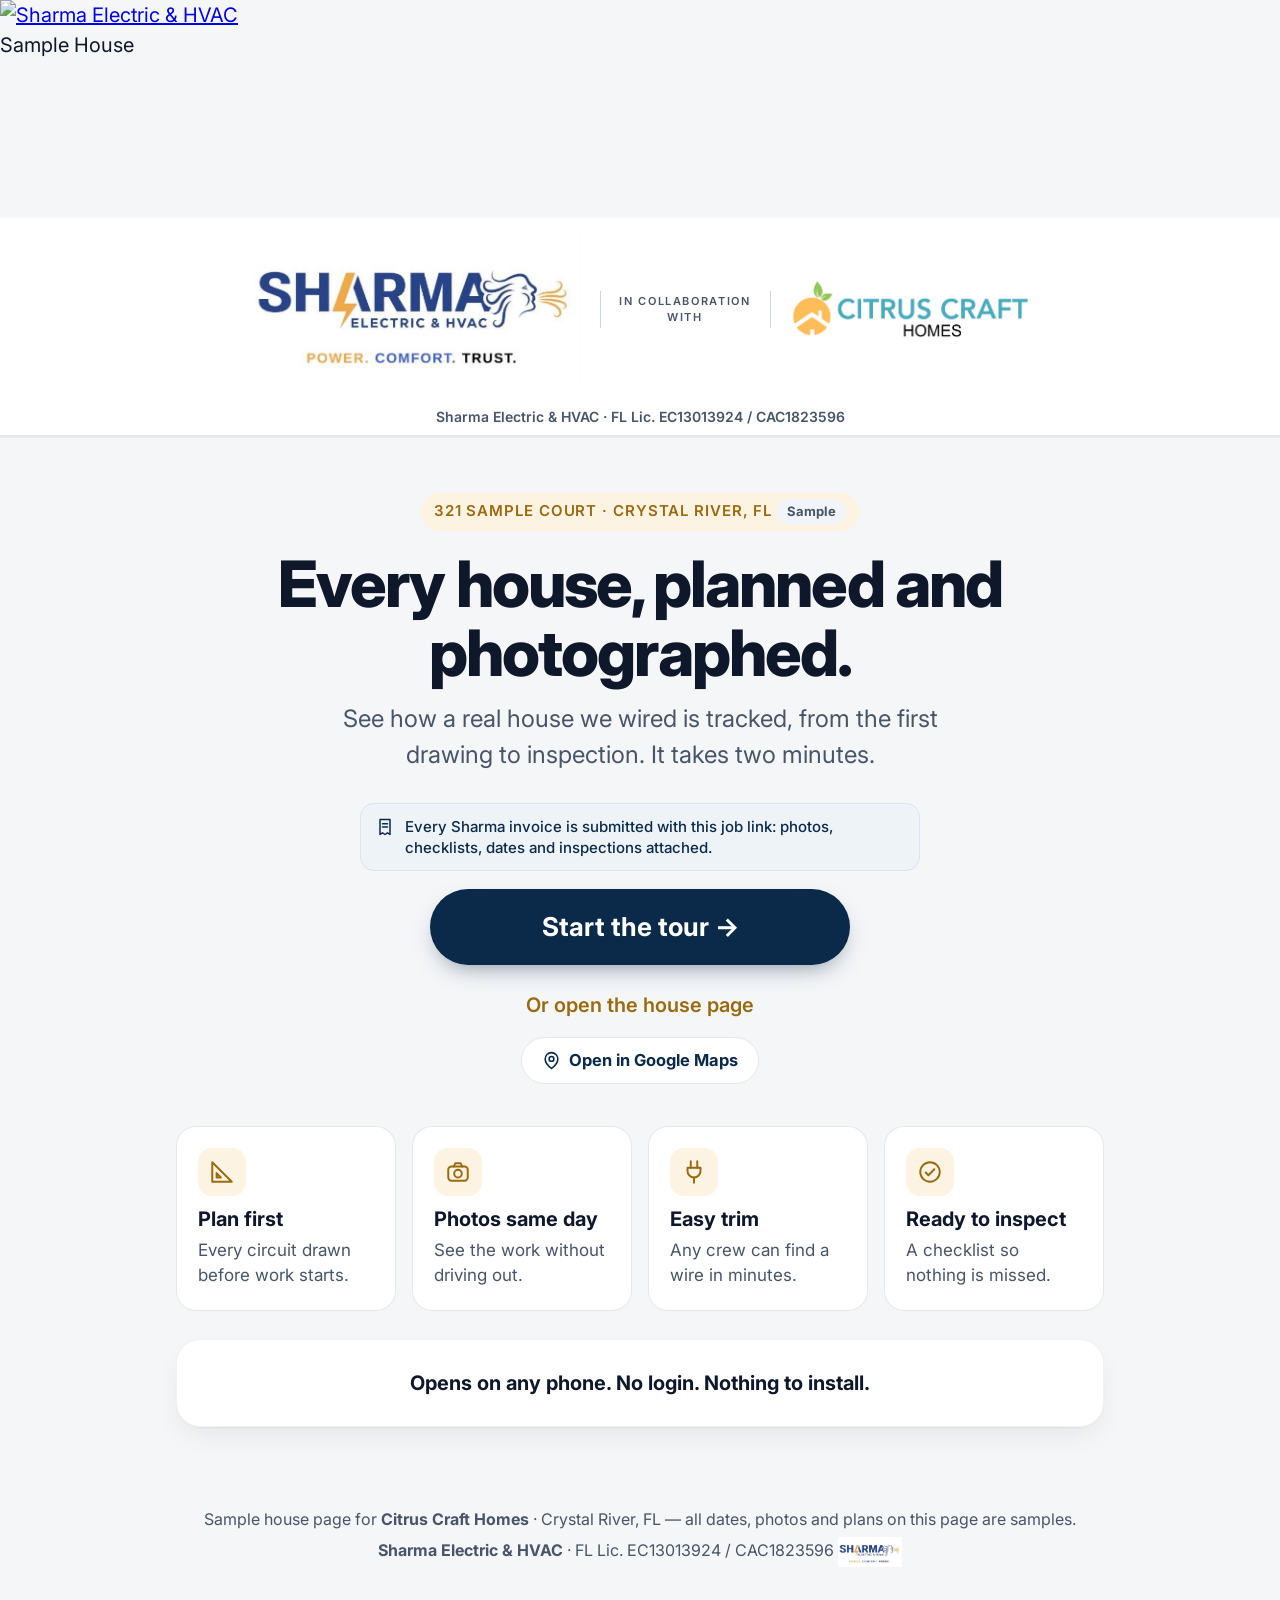
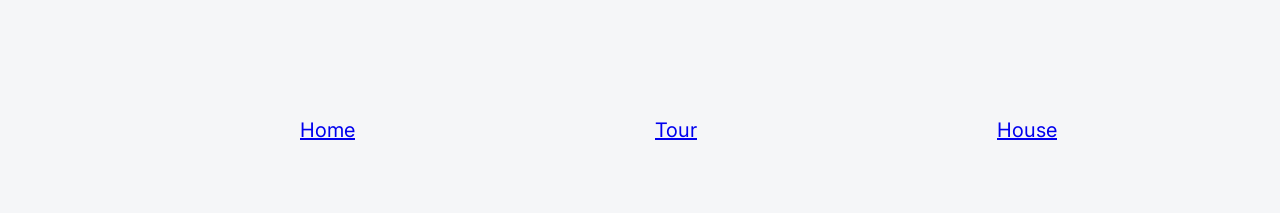
==== commit 18d270b4: "Kit v1.2 Batch C upgrade: native feel (view cross-fade + per-view scroll keep), grouped inset lists," ====
--- a/index.html
+++ b/index.html
@@ -1,5 +1,5 @@
 <!doctype html>
-<html lang="en" class="sk">
+<html lang="en" class="sk" data-scheme="light">
 <head>
 <meta charset="utf-8" />
 <meta name="viewport" content="width=device-width, initial-scale=1, viewport-fit=cover" />
@@ -175,8 +175,23 @@
 <script src="https://sharma-kit.sharma-crew.workers.dev/sharma-kit.js" defer></script>
 <style>
 /* Sharma kit bridge: room for the kit tab bar; app layout otherwise untouched. */
+/* C-upgrade 2026-11-19: native feel — view cross-fade + per-view scroll keep (see
+   showView), grouped inset lists (16px side margins, rounded grouped cards),
+   every tappable control 44px+. The .sheet elements here are engineered plan-sheet
+   images (diagram content), not bottom sheets — no kit-sheet conversion applies;
+   data is inline, so pull-to-refresh is N/A. */
 body.sk{padding-bottom:calc(var(--sk-tab-h,54px) + env(safe-area-inset-bottom,0px) + 14px)}
 .sk-header{z-index:60}
+.wrap{padding:0 16px 40px}
+.view.sk-enter{animation:skViewIn .2s cubic-bezier(.32,.72,.35,1)}
+@keyframes skViewIn{from{opacity:0;transform:translateY(8px)}to{opacity:1;transform:none}}
+@media (prefers-reduced-motion:reduce){.view.sk-enter{animation:none}}
+.link{display:flex;align-items:center;justify-content:center;min-height:44px}
+.maplink{min-height:44px}
+.rgd>button{min-height:44px}
+.rgd .items button{min-height:44px}
+.mleg a,.mleg div{min-height:44px}
+.jaddr a{min-height:44px}
 .vis span .sk-icon,.k .sk-icon{vertical-align:-3px}
 </style>
 </head>
@@ -565,14 +580,20 @@
 <script>
 /* ---------- view routing ---------- */
 var views = { landing: document.getElementById('view-landing'), tour: document.getElementById('view-tour'), house: document.getElementById('view-house') };
+var skScroll={};
 function showView(name, anchor) {
+  var curEl = document.querySelector('.view.on');
+  var curName = curEl ? curEl.id.replace('view-', '') : null;
+  if (curName && curName !== name) skScroll[curName] = window.scrollY;
   for (var k in views) views[k].classList.toggle('on', k === name);
   if (location.hash !== '#' + name) { try { history.replaceState(null, '', '#' + name); } catch (e) {} }
+  var nv = views[name];
+  if (nv) { nv.classList.remove('sk-enter'); void nv.offsetWidth; nv.classList.add('sk-enter'); }
   if (anchor) {
     var el = document.getElementById(anchor);
     if (el) { setTimeout(function(){ el.scrollIntoView({behavior:'smooth', block:'start'}); }, 60); return; }
   }
-  window.scrollTo(0, 0);
+  window.scrollTo(0, skScroll[name] || 0);
 }
 document.querySelectorAll('[data-go]').forEach(function (b) {
   b.addEventListener('click', function () { showView(b.getAttribute('data-go'), b.getAttribute('data-anchor')); });
@@ -847,7 +868,7 @@
       var v = t.getAttribute("data-sk-go");
       var b = document.querySelector('[data-go="' + v + '"]');
       if (b) b.click(); else if (window.showView) showView(v);
-      setTimeout(sync, 40); scrollTo(0,0);
+      setTimeout(sync, 40);
     });
   });
   document.addEventListener("click", function(){ setTimeout(sync, 40); });
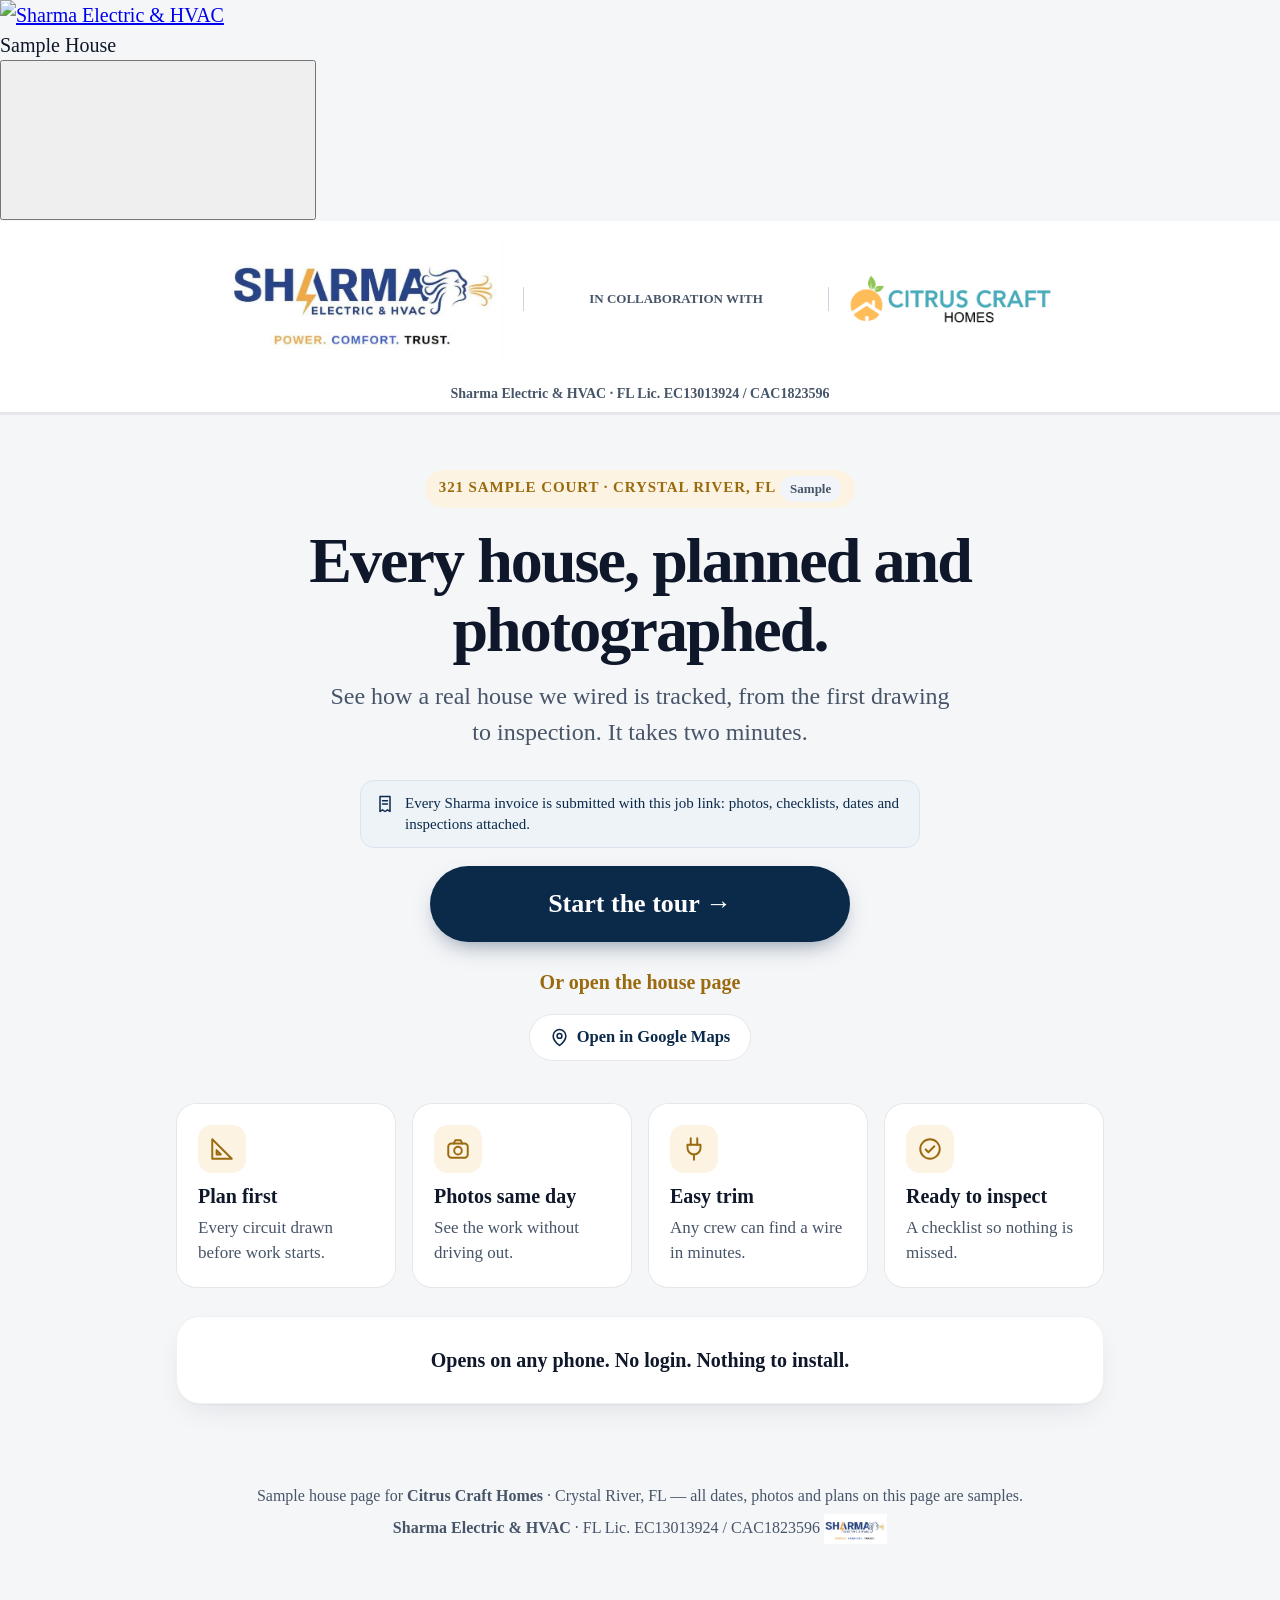
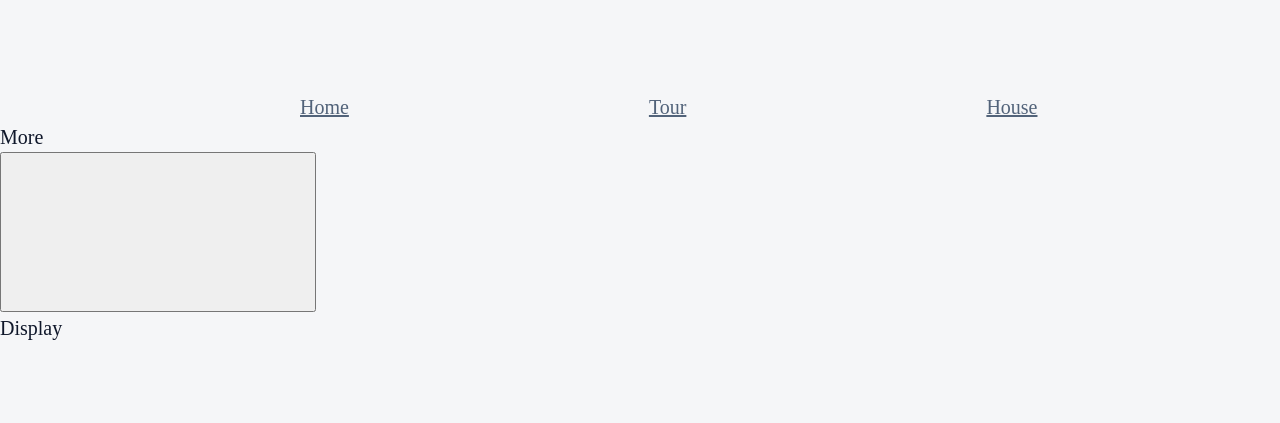
==== commit 5c3f2064: "Kit round 2 + v1.3 (Sample House Citrus): images externalized to WebP where oversized, navy kit butt" ====
--- a/index.html
+++ b/index.html
@@ -6,9 +6,6 @@
 <meta name="color-scheme" content="light" />
 <link rel="icon" href="data:," />
 <title>Sample House · Citrus Craft Homes</title>
-<link rel="preconnect" href="https://fonts.googleapis.com" />
-<link rel="preconnect" href="https://fonts.gstatic.com" crossorigin />
-<link href="https://fonts.googleapis.com/css2?family=Inter:wght@400;500;600;700;800&display=swap" rel="stylesheet" />
 <style>
 :root{
   --ink:#0f172a; --navy:#0b2a4a; --navy2:#103a63;
@@ -19,7 +16,7 @@
 *{box-sizing:border-box}
 html{scroll-behavior:smooth;-webkit-text-size-adjust:100%}
 html,body{overflow-x:hidden}
-body{margin:0;font-family:Inter,system-ui,-apple-system,"Segoe UI",sans-serif;background:var(--bg);color:var(--ink);font-size:20px;line-height:1.5;-webkit-font-smoothing:antialiased}
+body{margin:0;font-family:var(--sk-font);background:var(--bg);color:var(--ink);font-size:20px;line-height:1.5;-webkit-font-smoothing:antialiased}
 img{max-width:100%}
 button{font-family:inherit}
 /* ---------- header (original logorow) ---------- */
@@ -27,9 +24,9 @@
 .top .in2{max-width:1080px;margin:auto;display:flex;flex-direction:column;align-items:center;gap:10px;padding:12px 10px 10px}
 .logorow{display:flex;flex-wrap:nowrap;align-items:center;justify-content:center;gap:2%;width:100%;max-width:900px}
 .logorow img{display:block;height:auto;object-fit:contain}
-.logorow img.sharma{width:37%}
-.collab{width:19%;flex:none;font-size:clamp(6px,1.65vw,11px);line-height:1.5;font-weight:600;color:#475569;text-transform:uppercase;letter-spacing:.15em;text-align:center;align-self:center;border-left:1px solid #cbd5e1;border-right:1px solid #cbd5e1;padding:2px 4px}
-.logorow .citrus{width:27%;flex:none;display:block}
+.logorow img.sharma{width:31%}
+.collab{width:34%;flex:none;font-size:13px;line-height:1.5;font-weight:600;color:#475569;text-transform:uppercase;letter-spacing:0;text-align:center;align-self:center;border-left:1px solid #cbd5e1;border-right:1px solid #cbd5e1;padding:2px 4px}
+.logorow .citrus{width:23%;flex:none;display:block}
 .logorow .citrus img{width:100%}
 .lic2{display:block;text-align:center;font-size:14px;font-weight:600;color:var(--mut);padding:8px 12px;border-bottom:1px solid var(--line);background:#fff}
 /* ---------- layout ---------- */
@@ -76,7 +73,7 @@
 .cap{margin-top:10px}
 .ck{list-style:none;padding:0;margin:0;display:grid;gap:10px;grid-template-columns:repeat(auto-fill,minmax(260px,1fr))}
 .ck li{display:flex;gap:12px;align-items:center;background:var(--green-bg);border-radius:14px;padding:14px 16px;font-weight:600;font-size:18px}
-.ck li:before{content:"✓";flex:0 0 30px;height:30px;border-radius:50%;background:var(--green);color:#fff;display:grid;place-items:center;font-weight:800}
+.ck li:before{content:"";flex:0 0 30px;height:30px;border-radius:50%;background-color:var(--green);background-image:url("data:image/svg+xml,%3Csvg xmlns='http://www.w3.org/2000/svg' viewBox='0 0 24 24' fill='none' stroke='white' stroke-width='3.2' stroke-linecap='round' stroke-linejoin='round'%3E%3Cpath d='m5 12.5 4.5 4.5L19 7.5'/%3E%3C/svg%3E");background-size:16px;background-position:center;background-repeat:no-repeat}
 .stages{display:flex;gap:8px;flex-wrap:wrap;margin-top:6px}
 .stages span{padding:9px 14px;border-radius:999px;background:#fff;border:1px solid #e2e8f0;color:var(--mut);font-weight:600;font-size:15px}
 .stages span.on{background:var(--navy);border-color:var(--navy);color:#fff;box-shadow:0 4px 14px -6px rgba(11,42,74,.6)}
@@ -90,7 +87,7 @@
 .jaddr{font-size:18px;font-weight:600;color:#334155}
 .jaddr a{display:inline-flex;align-items:center;gap:6px;color:var(--orange-d);text-decoration:none;font-weight:600;border-bottom:1px solid rgba(154,106,15,.35)}
 .jaddr a:hover{border-bottom-color:var(--orange-d)}
-.jlab{margin-top:12px;font-size:12px;font-weight:700;letter-spacing:.12em;text-transform:uppercase;color:#64748b}
+.jlab{margin-top:12px;font-size:13px;font-weight:700;letter-spacing:.12em;text-transform:uppercase;color:#64748b}
 .jval{font-size:17px;font-weight:700;color:var(--ink)}
 .partner-chip{display:inline-flex;align-items:center;justify-content:center;background:#fff;border:1px solid var(--line);border-radius:12px;padding:7px 14px;box-shadow:0 1px 3px rgba(15,23,42,.06);line-height:0;margin-top:10px}
 .partner-chip img{height:36px;width:auto;display:block;object-fit:contain}
@@ -138,7 +135,7 @@
 /* ---------- panel schedule (original swipe table) ---------- */
 .pshd{margin-top:12px;font-size:16px}
 .psx{overflow-x:auto;-webkit-overflow-scrolling:touch;border:2px solid #0f172a;border-radius:8px;margin-top:8px;background:#fff}
-.psi,.ps{border-collapse:collapse;font-size:12px;white-space:nowrap;width:100%;font-family:Arial,sans-serif}
+.psi,.ps{border-collapse:collapse;font-size:13px;white-space:nowrap;width:100%;font-family:Arial,sans-serif}
 .psi th,.psi td{border:1px solid #cbd5e1;padding:4px 8px;text-align:left}
 .psi th{background:#f1f5f9}
 .ps th{background:#111;color:#fff;padding:6px 8px;text-align:left}
@@ -165,6 +162,8 @@
 }
 </style>
 <meta name="theme-color" content="#264387">
+<meta name="color-scheme" content="light">
+<script>(function(){try{if(localStorage.getItem("sk-scheme")==="dark"){var d=document.documentElement;d.setAttribute("data-scheme","dark");var m=document.querySelector('meta[name="theme-color"]');if(m)m.content=d.getAttribute("data-theme")==="track"?"#1C1C1E":"#1a2f61"}}catch(e){}})()</script>
 <meta name="apple-mobile-web-app-capable" content="yes">
 <meta name="mobile-web-app-capable" content="yes">
 <meta name="apple-mobile-web-app-status-bar-style" content="black-translucent">
@@ -194,12 +193,61 @@
 .jaddr a{min-height:44px}
 .vis span .sk-icon,.k .sk-icon{vertical-align:-3px}
 </style>
+<style>
+/* Round 2 (Steve) + kit v1.3: tab labels >=4.5:1 both schemes; .vis visual light in
+   light mode (no dark panels in light); full app dark palette keyed only to
+   [data-scheme="dark"] so Dark actually paints (round 1 had none). */
+.sk-tab{color:#52637a}
+[data-scheme="dark"] .sk-tab{color:#A1A1AA}
+[data-scheme="light"] .vis{background:#EEF3F8;color:#0b2a4a}
+[data-scheme="dark"]{--bg:#000000;--card:#1C1C1E;--ink:#F2F2F7;--mut:#A1A1AA;--line:#38383A;--soft:#2C2C2E;--chip:#3A2E12;--green-bg:#0F2B18}
+[data-scheme="dark"] .top{background:#1C1C1E;border-bottom-color:#38383A}
+[data-scheme="dark"] .lic2{background:#1C1C1E;color:#A1A1AA;border-bottom-color:#38383A}
+[data-scheme="dark"] .collab{color:#C7C7CC;border-left-color:#38383A;border-right-color:#38383A}
+[data-scheme="dark"] .card{background:#1C1C1E;border-color:#38383A}
+[data-scheme="dark"] figure{background:#1C1C1E}
+[data-scheme="dark"] figcaption{color:#F2F2F7}
+[data-scheme="dark"] figcaption small{color:#A1A1AA}
+[data-scheme="dark"] .btn{background:#2C2C2E;color:#F2F2F7;box-shadow:0 0 0 1px #38383A inset}
+[data-scheme="dark"] .btn.pri{background:#264387;color:#fff;box-shadow:0 10px 24px -10px rgba(0,0,0,.6)}
+[data-scheme="dark"] .maplink{background:#1C1C1E;color:#F2F2F7;border-color:#38383A}
+[data-scheme="dark"] .feat div{background:#1C1C1E;box-shadow:0 0 0 1px #38383A inset}
+[data-scheme="dark"] .stages span{background:#1C1C1E;border-color:#38383A;color:#A1A1AA}
+[data-scheme="dark"] .stages span.on{background:#264387;border-color:#264387;color:#fff}
+[data-scheme="dark"] .rgd{background:#1C1C1E;border-color:#38383A}
+[data-scheme="dark"] .rgd>button{background:#1C1C1E;color:#F2F2F7}
+[data-scheme="dark"] .rgd>button .rgc{background:#2C2C2E;color:#A1A1AA}
+[data-scheme="dark"] .rgd>button .rgc.done{background:#0F2B18;color:#6FD08C}
+[data-scheme="dark"] .rgd>button .chev{color:#A1A1AA}
+[data-scheme="dark"] .rgd .items button{color:#F2F2F7;border-top-color:#2C2C2E}
+[data-scheme="dark"] .rgd .items .box{background:#1C1C1E;border-color:#48484A}
+[data-scheme="dark"] .rgd .items button.done .txt{color:#A1A1AA}
+[data-scheme="dark"] .mleg a,[data-scheme="dark"] .mleg div{background:#2C2C2E;color:#F2F2F7}
+[data-scheme="dark"] .lg li{background:#2C2C2E}
+[data-scheme="dark"] .psx{background:#1C1C1E}
+[data-scheme="dark"] .psi th{background:#2C2C2E;color:#F2F2F7}
+[data-scheme="dark"] .psi td{color:#F2F2F7;border-color:#38383A}
+[data-scheme="dark"] .ps td{color:#F2F2F7;border-bottom-color:#38383A;border-right-color:#38383A}
+[data-scheme="dark"] .ps tbody tr:nth-child(even){background:#2C2C2E}
+[data-scheme="dark"] .ps tfoot td{background:#2C2C2E;color:#F2F2F7}
+[data-scheme="dark"] .schednote{background:#0F2B18;color:#F2F2F7}
+[data-scheme="dark"] .tck .chip{background:#0F2B18;color:#6FD08C}
+[data-scheme="dark"] .eyebrow,[data-scheme="dark"] .datebox .k,[data-scheme="dark"] .stepn{color:#F5B95F}
+[data-scheme="dark"] .link,[data-scheme="dark"] .jaddr a{color:#F5B95F}
+[data-scheme="dark"] .prog{background:#2C2C2E}
+[data-scheme="dark"] .list a{color:#F2F2F7}
+[data-scheme="dark"] .foot{color:#A1A1AA}
+[data-scheme="dark"] .jaddr{color:#C7C7CC}
+[data-scheme="dark"] .jlab{color:#A1A1AA}
+[data-scheme="dark"] .inv{background:#12233F;border-color:#243A5E;color:#DCE6F5}
+[data-scheme="dark"] .builder-slot{background:#1C1C1E;border-color:#48484A;color:#A1A1AA}
+</style>
 </head>
 <body class="sk">
 <header class="sk-header"><div class="sk-header__bar">
   <div class="sk-header__lead"><a class="sk-header__logo" href="./"><img src="https://sharma-kit.sharma-crew.workers.dev/assets/logo-white-header.png" alt="Sharma Electric &amp; HVAC" width="103" height="20"></a></div>
   <div class="sk-header__title">Sample House</div>
-  <div class="sk-header__trail"><a class="sk-header__btn" href="tel:+14078819076" aria-label="Call Sharma"><svg class="sk-icon"><use href="#i-phone"/></svg></a></div>
+  <div class="sk-header__trail"><button type="button" class="sk-header__btn" data-sheet-open="moreSheet" aria-label="More"><svg class="sk-icon"><use href="#i-settings"/></svg></button><a class="sk-header__btn" href="tel:+14078819076" aria-label="Call Sharma"><svg class="sk-icon"><use href="#i-phone"/></svg></a></div>
 </div></header>
 <div class="sk-offline"></div>
 
@@ -275,7 +323,7 @@
           <div><a class="sheet" href="assets/img-1140d9c81fb94360.jpg" target="_blank" rel="noopener"><img src="assets/img-1140d9c81fb94360.jpg" alt="Sample engineered plan sheet — panel schedule and load calculation" loading="lazy" /></a><p class="cap"><b>Panel schedule and load math</b></p></div>
           <div><a class="sheet" href="assets/img-7980eacc5211bc73.jpg" target="_blank" rel="noopener"><img src="assets/img-7980eacc5211bc73.jpg" alt="Sample engineered plan sheet — branch circuit plan for the whole house" loading="lazy" /></a><p class="cap"><b>Every circuit in the house</b></p></div>
         </div>
-        <div class="tck"><b>Checklist:</b> <span class="chip">✓ Plan set</span><span class="chip">✓ Panel schedule</span></div>
+        <div class="tck"><b>Checklist:</b> <span class="chip"><svg class="sk-icon" style="width:15px;height:15px;vertical-align:-2px" aria-hidden="true"><use href="#i-check"/></svg> Plan set</span><span class="chip"><svg class="sk-icon" style="width:15px;height:15px;vertical-align:-2px" aria-hidden="true"><use href="#i-check"/></svg> Panel schedule</span></div>
       </div>
     </div>
 
@@ -290,7 +338,7 @@
           <li>No login. Opens on any phone.</li>
         </ul>
         <div class="vis"><span><svg class="sk-icon sk-icon--sm" aria-hidden="true"><use href="#i-clipboard"/></svg></span><b>Job started</b></div>
-        <div class="tck"><b>Checklist:</b> <span class="chip">✓ Supply pick date</span><span class="chip">✓ Rough-in date</span></div>
+        <div class="tck"><b>Checklist:</b> <span class="chip"><svg class="sk-icon" style="width:15px;height:15px;vertical-align:-2px" aria-hidden="true"><use href="#i-check"/></svg> Supply pick date</span><span class="chip"><svg class="sk-icon" style="width:15px;height:15px;vertical-align:-2px" aria-hidden="true"><use href="#i-check"/></svg> Rough-in date</span></div>
       </div>
     </div>
 
@@ -309,7 +357,7 @@
           <figure><img src="assets/img-b1c3f8e79a6feeed.jpg" alt="Sample photo — cable stapled flat to furring strips" loading="lazy" /><figcaption>Cable stapled flat to furring strips</figcaption></figure>
           <figure><img src="assets/img-2ad334c63e9e3b1b.jpg" alt="Sample photo — room roughed in, ready to inspect" loading="lazy" /><figcaption>Room roughed in, ready to inspect</figcaption></figure>
         </div>
-        <div class="tck"><b>Checklist:</b> <span class="chip">✓ Kick plates, furring strips</span><span class="chip">✓ Neat switch boxes</span><span class="chip">✓ Rough inspection checklist</span></div>
+        <div class="tck"><b>Checklist:</b> <span class="chip"><svg class="sk-icon" style="width:15px;height:15px;vertical-align:-2px" aria-hidden="true"><use href="#i-check"/></svg> Kick plates, furring strips</span><span class="chip"><svg class="sk-icon" style="width:15px;height:15px;vertical-align:-2px" aria-hidden="true"><use href="#i-check"/></svg> Neat switch boxes</span><span class="chip"><svg class="sk-icon" style="width:15px;height:15px;vertical-align:-2px" aria-hidden="true"><use href="#i-check"/></svg> Rough inspection checklist</span></div>
       </div>
     </div>
 
@@ -328,7 +376,7 @@
           <figure><img src="assets/img-b2767102622f5f73.jpg" alt="Sample photo — exterior WR receptacle with in-use cover" loading="lazy" /><figcaption><b>Exterior and garage: WR receptacles, in-use covers</b><br /><small>Sample photo</small></figcaption></figure>
           <figure><img src="assets/img-cf316d17219fbdb4.jpg" alt="Sample photo — GFCI receptacle tested" loading="lazy" /><figcaption><b>GFCI / AFCI tested</b><br /><small>Sample photo</small></figcaption></figure>
         </div>
-        <div class="tck"><b>Checklist:</b> <span class="chip">✓ Devices and plates</span><span class="chip">✓ GFCI / AFCI tested</span><span class="chip">✓ Exterior WR</span></div>
+        <div class="tck"><b>Checklist:</b> <span class="chip"><svg class="sk-icon" style="width:15px;height:15px;vertical-align:-2px" aria-hidden="true"><use href="#i-check"/></svg> Devices and plates</span><span class="chip"><svg class="sk-icon" style="width:15px;height:15px;vertical-align:-2px" aria-hidden="true"><use href="#i-check"/></svg> GFCI / AFCI tested</span><span class="chip"><svg class="sk-icon" style="width:15px;height:15px;vertical-align:-2px" aria-hidden="true"><use href="#i-check"/></svg> Exterior WR</span></div>
       </div>
     </div>
 
@@ -348,7 +396,7 @@
           <figure><img src="assets/img-361f966691baf8df.jpg" alt="Sample photo — pendants over the kitchen island" loading="lazy" /><figcaption><b>Pendants over the island</b><br /><small>Sample photo</small></figcaption></figure>
           <figure><img src="assets/img-712b46f29dba951f.jpg" alt="Sample photo — smoke detector installed and tested" loading="lazy" /><figcaption><b>Smoke detectors on and tested</b><br /><small>Sample photo</small></figcaption></figure>
         </div>
-        <div class="tck"><b>Checklist:</b> <span class="chip">✓ Recessed lights</span><span class="chip">✓ Fans</span><span class="chip">✓ Pendants</span><span class="chip">✓ Smoke detectors</span></div>
+        <div class="tck"><b>Checklist:</b> <span class="chip"><svg class="sk-icon" style="width:15px;height:15px;vertical-align:-2px" aria-hidden="true"><use href="#i-check"/></svg> Recessed lights</span><span class="chip"><svg class="sk-icon" style="width:15px;height:15px;vertical-align:-2px" aria-hidden="true"><use href="#i-check"/></svg> Fans</span><span class="chip"><svg class="sk-icon" style="width:15px;height:15px;vertical-align:-2px" aria-hidden="true"><use href="#i-check"/></svg> Pendants</span><span class="chip"><svg class="sk-icon" style="width:15px;height:15px;vertical-align:-2px" aria-hidden="true"><use href="#i-check"/></svg> Smoke detectors</span></div>
       </div>
     </div>
 
@@ -364,7 +412,7 @@
         </ul>
         <div class="mapbox"><svg viewBox="0 0 636 496" style="width:100%;height:auto;display:block;background:#fff;font-family:Arial,sans-serif" role=img><rect x="4" y="4" width="628" height="488" fill="none" stroke="#0f172a" stroke-width="1.5"/><rect x="20" y="20" width="540" height="380" fill="#fff" stroke="#334155" stroke-width="7"/><line x1="180" y1="20" x2="180" y2="230" stroke="#334155" stroke-width="4"/><line x1="180" y1="230" x2="20" y2="230" stroke="#334155" stroke-width="4"/><line x1="110" y1="230" x2="110" y2="400" stroke="#334155" stroke-width="4"/><line x1="300" y1="20" x2="300" y2="170" stroke="#334155" stroke-width="4"/><line x1="180" y1="170" x2="360" y2="170" stroke="#334155" stroke-width="4"/><line x1="360" y1="20" x2="360" y2="170" stroke="#334155" stroke-width="4"/><line x1="420" y1="20" x2="420" y2="230" stroke="#334155" stroke-width="4"/><line x1="420" y1="230" x2="560" y2="230" stroke="#334155" stroke-width="4"/><line x1="420" y1="120" x2="560" y2="120" stroke="#334155" stroke-width="4"/><line x1="300" y1="230" x2="420" y2="230" stroke="#334155" stroke-width="4"/><line x1="300" y1="230" x2="300" y2="320" stroke="#334155" stroke-width="4"/><line x1="180" y1="320" x2="300" y2="320" stroke="#334155" stroke-width="4"/><line x1="180" y1="230" x2="180" y2="320" stroke="#334155" stroke-width="4"/><rect x="171" y="181" width="18" height="18" fill="#fff"/><rect x="291" y="111" width="18" height="18" fill="#fff"/><rect x="351" y="111" width="18" height="18" fill="#fff"/><rect x="411" y="181" width="18" height="18" fill="#fff"/><rect x="411" y="81" width="18" height="18" fill="#fff"/><rect x="241" y="161" width="18" height="18" fill="#fff"/><rect x="131" y="221" width="18" height="18" fill="#fff"/><rect x="230" y="394" width="40" height="12" fill="#fff"/><path d="M230 400 A40 40 0 0 1 270 360" fill="none" stroke="#94a3b8" stroke-dasharray="3 3"/><text x="100" y="40" text-anchor="middle" font-size="11" font-weight="700" fill="#94a3b8" letter-spacing=".5"><tspan class=en>BED 2</tspan></text><text x="240" y="40" text-anchor="middle" font-size="11" font-weight="700" fill="#94a3b8" letter-spacing=".5"><tspan class=en>BED 3</tspan></text><text x="330" y="40" text-anchor="middle" font-size="11" font-weight="700" fill="#94a3b8" letter-spacing=".5"><tspan class=en>BATH 2</tspan></text><text x="490" y="40" text-anchor="middle" font-size="11" font-weight="700" fill="#94a3b8" letter-spacing=".5"><tspan class=en>MASTER BED</tspan></text><text x="490" y="150" text-anchor="middle" font-size="11" font-weight="700" fill="#94a3b8" letter-spacing=".5"><tspan class=en>MASTER BATH</tspan></text><text x="390" y="60" text-anchor="middle" font-size="11" font-weight="700" fill="#94a3b8" letter-spacing=".5"><tspan class=en>W.I.C.</tspan></text><text x="65" y="250" text-anchor="middle" font-size="11" font-weight="700" fill="#94a3b8" letter-spacing=".5"><tspan class=en>GARAGE</tspan></text><text x="145" y="250" text-anchor="middle" font-size="11" font-weight="700" fill="#94a3b8" letter-spacing=".5"><tspan class=en>LAUNDRY</tspan></text><text x="240" y="250" text-anchor="middle" font-size="11" font-weight="700" fill="#94a3b8" letter-spacing=".5"><tspan class=en>FOYER / STAIR</tspan></text><text x="360" y="250" text-anchor="middle" font-size="11" font-weight="700" fill="#94a3b8" letter-spacing=".5"><tspan class=en>KITCHEN</tspan></text><text x="490" y="250" text-anchor="middle" font-size="11" font-weight="700" fill="#94a3b8" letter-spacing=".5"><tspan class=en>LIVING</tspan></text><text x="240" y="340" text-anchor="middle" font-size="11" font-weight="700" fill="#94a3b8" letter-spacing=".5"><tspan class=en>DINING</tspan></text><text x="240" y="190" text-anchor="middle" font-size="11" font-weight="700" fill="#94a3b8" letter-spacing=".5"><tspan class=en>HALL</tspan></text><rect x="335" y="290" width="70" height="30" rx="3" fill="#f1f5f9" stroke="#64748b"/><rect x="572" y="250" width="44" height="44" rx="4" fill="#f1f5f9" stroke="#0f172a" stroke-width="2"/><circle cx="594" cy="272" r="15" fill="none" stroke="#0f172a"/><text x="594" y="308" text-anchor="middle" font-size="9" font-weight="700">AC</text><title>AC disconnect</title><rect x="566" y="214" width="20" height="16" fill="#fff" stroke="#0f172a" stroke-width="2"/><line x1="566" y1="230" x2="586" y2="214" stroke="#0f172a"/><text x="590" y="225" font-size="8" font-weight="800">DISC</text></a><circle cx="604" cy="212" r="10" fill="#0d9488" stroke="#fff" stroke-width="2"/><text x="604" y="216" text-anchor="middle" font-size="11" font-weight="800" fill="#fff">1</text><title>Carflex whip to water heater</title><circle cx="45" cy="300" r="13" fill="#f1f5f9" stroke="#0f172a" stroke-width="2"/><text x="45" y="303" text-anchor="middle" font-size="8" font-weight="800">WH</text><path d="M28 360 C 20 340, 30 320, 38 311" fill="none" stroke="#9A6A0F" stroke-width="3" stroke-dasharray="5 3"/></a><circle cx="70" cy="300" r="10" fill="#0d9488" stroke="#fff" stroke-width="2"/><text x="70" y="304" text-anchor="middle" font-size="11" font-weight="800" fill="#fff">2</text><a href="assets/img-88797feb93a6f3c3.jpg" target="_blank"><title>Siemens panel</title><rect x="24" y="352" width="10" height="34" fill="#0f172a"/><text x="40" y="375" font-size="8" font-weight="800">PANEL</text></a><circle cx="62" cy="384" r="10" fill="#0d9488" stroke="#fff" stroke-width="2"/><text x="62" y="388" text-anchor="middle" font-size="11" font-weight="800" fill="#fff">5</text><a href="assets/img-b51a93cc1c4ee19c.jpg" target="_blank"><title>Recessed light</title><circle cx="60" cy="90" r="6" fill="#fff" stroke="#0f172a" stroke-width="1.6"/><circle cx="60" cy="90" r="2" fill="#0f172a"/></a><a href="assets/img-b51a93cc1c4ee19c.jpg" target="_blank"><title>Recessed light</title><circle cx="140" cy="90" r="6" fill="#fff" stroke="#0f172a" stroke-width="1.6"/><circle cx="140" cy="90" r="2" fill="#0f172a"/></a><a href="assets/img-b51a93cc1c4ee19c.jpg" target="_blank"><title>Recessed light</title><circle cx="60" cy="170" r="6" fill="#fff" stroke="#0f172a" stroke-width="1.6"/><circle cx="60" cy="170" r="2" fill="#0f172a"/></a><a href="assets/img-b51a93cc1c4ee19c.jpg" target="_blank"><title>Recessed light</title><circle cx="140" cy="170" r="6" fill="#fff" stroke="#0f172a" stroke-width="1.6"/><circle cx="140" cy="170" r="2" fill="#0f172a"/></a><a href="assets/img-b51a93cc1c4ee19c.jpg" target="_blank"><title>Recessed light</title><circle cx="220" cy="90" r="6" fill="#fff" stroke="#0f172a" stroke-width="1.6"/><circle cx="220" cy="90" r="2" fill="#0f172a"/></a><a href="assets/img-b51a93cc1c4ee19c.jpg" target="_blank"><title>Recessed light</title><circle cx="260" cy="130" r="6" fill="#fff" stroke="#0f172a" stroke-width="1.6"/><circle cx="260" cy="130" r="2" fill="#0f172a"/></a><a href="assets/img-b51a93cc1c4ee19c.jpg" target="_blank"><title>Recessed light</title><circle cx="470" cy="170" r="6" fill="#fff" stroke="#0f172a" stroke-width="1.6"/><circle cx="470" cy="170" r="2" fill="#0f172a"/></a><a href="assets/img-b51a93cc1c4ee19c.jpg" target="_blank"><title>Recessed light</title><circle cx="520" cy="170" r="6" fill="#fff" stroke="#0f172a" stroke-width="1.6"/><circle cx="520" cy="170" r="2" fill="#0f172a"/></a><a href="assets/img-b51a93cc1c4ee19c.jpg" target="_blank"><title>Recessed light</title><circle cx="210" cy="200" r="6" fill="#fff" stroke="#0f172a" stroke-width="1.6"/><circle cx="210" cy="200" r="2" fill="#0f172a"/></a><a href="assets/img-b51a93cc1c4ee19c.jpg" target="_blank"><title>Recessed light</title><circle cx="270" cy="200" r="6" fill="#fff" stroke="#0f172a" stroke-width="1.6"/><circle cx="270" cy="200" r="2" fill="#0f172a"/></a><a href="assets/img-b51a93cc1c4ee19c.jpg" target="_blank"><title>Recessed light</title><circle cx="340" cy="200" r="6" fill="#fff" stroke="#0f172a" stroke-width="1.6"/><circle cx="340" cy="200" r="2" fill="#0f172a"/></a><a href="assets/img-b51a93cc1c4ee19c.jpg" target="_blank"><title>Recessed light</title><circle cx="450" cy="300" r="6" fill="#fff" stroke="#0f172a" stroke-width="1.6"/><circle cx="450" cy="300" r="2" fill="#0f172a"/></a><a href="assets/img-b51a93cc1c4ee19c.jpg" target="_blank"><title>Recessed light</title><circle cx="530" cy="300" r="6" fill="#fff" stroke="#0f172a" stroke-width="1.6"/><circle cx="530" cy="300" r="2" fill="#0f172a"/></a><a href="assets/img-b51a93cc1c4ee19c.jpg" target="_blank"><title>Recessed light</title><circle cx="450" cy="370" r="6" fill="#fff" stroke="#0f172a" stroke-width="1.6"/><circle cx="450" cy="370" r="2" fill="#0f172a"/></a><a href="assets/img-b51a93cc1c4ee19c.jpg" target="_blank"><title>Recessed light</title><circle cx="530" cy="370" r="6" fill="#fff" stroke="#0f172a" stroke-width="1.6"/><circle cx="530" cy="370" r="2" fill="#0f172a"/></a><a href="assets/img-b51a93cc1c4ee19c.jpg" target="_blank"><title>Recessed light</title><circle cx="80" cy="280" r="6" fill="#fff" stroke="#0f172a" stroke-width="1.6"/><circle cx="80" cy="280" r="2" fill="#0f172a"/></a><a href="assets/img-b51a93cc1c4ee19c.jpg" target="_blank"><title>Recessed light</title><circle cx="85" cy="340" r="6" fill="#fff" stroke="#0f172a" stroke-width="1.6"/><circle cx="85" cy="340" r="2" fill="#0f172a"/></a><a href="assets/img-b51a93cc1c4ee19c.jpg" target="_blank"><title>Recessed light</title><circle cx="345" cy="270" r="6" fill="#fff" stroke="#0f172a" stroke-width="1.6"/><circle cx="345" cy="270" r="2" fill="#0f172a"/></a><a href="assets/img-b51a93cc1c4ee19c.jpg" target="_blank"><title>Recessed light</title><circle cx="395" cy="270" r="6" fill="#fff" stroke="#0f172a" stroke-width="1.6"/><circle cx="395" cy="270" r="2" fill="#0f172a"/></a><a href="assets/img-b51a93cc1c4ee19c.jpg" target="_blank"><title>Recessed light</title><circle cx="345" cy="345" r="6" fill="#fff" stroke="#0f172a" stroke-width="1.6"/><circle cx="345" cy="345" r="2" fill="#0f172a"/></a><a href="assets/img-b51a93cc1c4ee19c.jpg" target="_blank"><title>Recessed light</title><circle cx="395" cy="345" r="6" fill="#fff" stroke="#0f172a" stroke-width="1.6"/><circle cx="395" cy="345" r="2" fill="#0f172a"/></a><a href="assets/img-3ae8bc2fd80cecdb.jpg" target="_blank"><title>Ceiling fan</title><ellipse cx="490" cy="53.6" rx="5.28" ry="13.200000000000001" fill="#e2e8f0" stroke="#0f172a" stroke-width="1.2" transform="rotate(0 490 68)"/><ellipse cx="490" cy="53.6" rx="5.28" ry="13.200000000000001" fill="#e2e8f0" stroke="#0f172a" stroke-width="1.2" transform="rotate(72 490 68)"/><ellipse cx="490" cy="53.6" rx="5.28" ry="13.200000000000001" fill="#e2e8f0" stroke="#0f172a" stroke-width="1.2" transform="rotate(144 490 68)"/><ellipse cx="490" cy="53.6" rx="5.28" ry="13.200000000000001" fill="#e2e8f0" stroke="#0f172a" stroke-width="1.2" transform="rotate(216 490 68)"/><ellipse cx="490" cy="53.6" rx="5.28" ry="13.200000000000001" fill="#e2e8f0" stroke="#0f172a" stroke-width="1.2" transform="rotate(288 490 68)"/><circle cx="490" cy="68" r="5.28" fill="#0f172a"/><text x="490" y="104" text-anchor="middle" font-size="10" font-weight="700" fill="#0d9488">LARGE FAN</text></a><a href="assets/img-3ae8bc2fd80cecdb.jpg" target="_blank"><title>Ceiling fan</title><ellipse cx="100" cy="118.6" rx="4.18" ry="10.450000000000001" fill="#e2e8f0" stroke="#0f172a" stroke-width="1.2" transform="rotate(0 100 130)"/><ellipse cx="100" cy="118.6" rx="4.18" ry="10.450000000000001" fill="#e2e8f0" stroke="#0f172a" stroke-width="1.2" transform="rotate(72 100 130)"/><ellipse cx="100" cy="118.6" rx="4.18" ry="10.450000000000001" fill="#e2e8f0" stroke="#0f172a" stroke-width="1.2" transform="rotate(144 100 130)"/><ellipse cx="100" cy="118.6" rx="4.18" ry="10.450000000000001" fill="#e2e8f0" stroke="#0f172a" stroke-width="1.2" transform="rotate(216 100 130)"/><ellipse cx="100" cy="118.6" rx="4.18" ry="10.450000000000001" fill="#e2e8f0" stroke="#0f172a" stroke-width="1.2" transform="rotate(288 100 130)"/><circle cx="100" cy="130" r="4.18" fill="#0f172a"/><text x="100" y="161" text-anchor="middle" font-size="10" font-weight="700" fill="#0d9488">SMALL FAN</text></a><a href="assets/img-3ae8bc2fd80cecdb.jpg" target="_blank"><title>Ceiling fan</title><ellipse cx="240" cy="83.6" rx="4.18" ry="10.450000000000001" fill="#e2e8f0" stroke="#0f172a" stroke-width="1.2" transform="rotate(0 240 95)"/><ellipse cx="240" cy="83.6" rx="4.18" ry="10.450000000000001" fill="#e2e8f0" stroke="#0f172a" stroke-width="1.2" transform="rotate(72 240 95)"/><ellipse cx="240" cy="83.6" rx="4.18" ry="10.450000000000001" fill="#e2e8f0" stroke="#0f172a" stroke-width="1.2" transform="rotate(144 240 95)"/><ellipse cx="240" cy="83.6" rx="4.18" ry="10.450000000000001" fill="#e2e8f0" stroke="#0f172a" stroke-width="1.2" transform="rotate(216 240 95)"/><ellipse cx="240" cy="83.6" rx="4.18" ry="10.450000000000001" fill="#e2e8f0" stroke="#0f172a" stroke-width="1.2" transform="rotate(288 240 95)"/><circle cx="240" cy="95" r="4.18" fill="#0f172a"/><text x="240" y="126" text-anchor="middle" font-size="10" font-weight="700" fill="#0d9488">SMALL FAN</text></a><a href="assets/img-3ae8bc2fd80cecdb.jpg" target="_blank"><title>Ceiling fan</title><ellipse cx="490" cy="313.4" rx="7.92" ry="19.8" fill="#e2e8f0" stroke="#0f172a" stroke-width="1.2" transform="rotate(0 490 335)"/><ellipse cx="490" cy="313.4" rx="7.92" ry="19.8" fill="#e2e8f0" stroke="#0f172a" stroke-width="1.2" transform="rotate(72 490 335)"/><ellipse cx="490" cy="313.4" rx="7.92" ry="19.8" fill="#e2e8f0" stroke="#0f172a" stroke-width="1.2" transform="rotate(144 490 335)"/><ellipse cx="490" cy="313.4" rx="7.92" ry="19.8" fill="#e2e8f0" stroke="#0f172a" stroke-width="1.2" transform="rotate(216 490 335)"/><ellipse cx="490" cy="313.4" rx="7.92" ry="19.8" fill="#e2e8f0" stroke="#0f172a" stroke-width="1.2" transform="rotate(288 490 335)"/><circle cx="490" cy="335" r="7.92" fill="#0f172a"/><text x="490" y="383" text-anchor="middle" font-size="10" font-weight="700" fill="#0d9488">LARGE FAN</text></a><a href="assets/img-99748362a0976516.jpg" target="_blank"><title>Chandelier</title><circle cx="240" cy="285" r="11" fill="#fff" stroke="#0f172a" stroke-width="1.6"/><circle cx="240" cy="279" r="2.4" fill="#f59e0b"/><circle cx="245.5" cy="288" r="2.4" fill="#f59e0b"/><circle cx="234.5" cy="288" r="2.4" fill="#f59e0b"/><circle cx="240" cy="285" r="2.4" fill="#f59e0b"/><text x="240" y="309" text-anchor="middle" font-size="9" font-weight="700" fill="#0f172a">CH</text></a><a href="assets/img-99748362a0976516.jpg" target="_blank"><title>Chandelier</title><circle cx="240" cy="370" r="11" fill="#fff" stroke="#0f172a" stroke-width="1.6"/><circle cx="240" cy="364" r="2.4" fill="#f59e0b"/><circle cx="245.5" cy="373" r="2.4" fill="#f59e0b"/><circle cx="234.5" cy="373" r="2.4" fill="#f59e0b"/><circle cx="240" cy="370" r="2.4" fill="#f59e0b"/><text x="240" y="394" text-anchor="middle" font-size="9" font-weight="700" fill="#0f172a">CH</text></a><a href="assets/img-361f966691baf8df.jpg" target="_blank"><title>Pendant</title><circle cx="350" cy="305" r="7" fill="#fde68a" stroke="#0f172a" stroke-width="1.6"/><line x1="345" y1="305" x2="355" y2="305" stroke="#0f172a"/></a><a href="assets/img-361f966691baf8df.jpg" target="_blank"><title>Pendant</title><circle cx="370" cy="305" r="7" fill="#fde68a" stroke="#0f172a" stroke-width="1.6"/><line x1="365" y1="305" x2="375" y2="305" stroke="#0f172a"/></a><a href="assets/img-361f966691baf8df.jpg" target="_blank"><title>Pendant</title><circle cx="390" cy="305" r="7" fill="#fde68a" stroke="#0f172a" stroke-width="1.6"/><line x1="385" y1="305" x2="395" y2="305" stroke="#0f172a"/></a><a href="assets/img-4a5bb28f5a6abede.jpg" target="_blank"><title>Vanity light</title><rect x="313.0" y="151" width="34" height="8" rx="2" fill="#fde68a" stroke="#0f172a" stroke-width="1.4"/><text x="330" y="173" text-anchor="middle" font-size="9" font-weight="700">VL</text></a><a href="assets/img-4a5bb28f5a6abede.jpg" target="_blank"><title>Vanity light</title><rect x="468.0" y="211" width="44" height="8" rx="2" fill="#fde68a" stroke="#0f172a" stroke-width="1.4"/><text x="490" y="233" text-anchor="middle" font-size="9" font-weight="700">VL</text></a><a href="assets/img-712b46f29dba951f.jpg" target="_blank"><title>Smoke detector</title><circle cx="140" cy="205" r="8" fill="#fff" stroke="#dc2626" stroke-width="1.8"/><text x="140" y="208" text-anchor="middle" font-size="7" font-weight="800" fill="#dc2626">SD</text></a><a href="assets/img-712b46f29dba951f.jpg" target="_blank"><title>Smoke detector</title><circle cx="250" cy="55" r="8" fill="#fff" stroke="#dc2626" stroke-width="1.8"/><text x="250" y="58" text-anchor="middle" font-size="7" font-weight="800" fill="#dc2626">SD</text></a><a href="assets/img-712b46f29dba951f.jpg" target="_blank"><title>Smoke detector</title><circle cx="530" cy="55" r="8" fill="#fff" stroke="#dc2626" stroke-width="1.8"/><text x="530" y="58" text-anchor="middle" font-size="7" font-weight="800" fill="#dc2626">SD</text></a><a href="assets/img-712b46f29dba951f.jpg" target="_blank"><title>Smoke detector</title><circle cx="240" cy="215" r="8" fill="#fff" stroke="#dc2626" stroke-width="1.8"/><text x="240" y="218" text-anchor="middle" font-size="7" font-weight="800" fill="#dc2626">SD</text></a><a href="assets/img-712b46f29dba951f.jpg" target="_blank"><title>Smoke detector</title><circle cx="160" cy="55" r="8" fill="#fff" stroke="#dc2626" stroke-width="1.8"/><text x="160" y="58" text-anchor="middle" font-size="7" font-weight="800" fill="#dc2626">SD</text></a><a href="assets/img-b0a2884f3193ca3c.jpg" target="_blank"><title>TR receptacle</title><g transform="rotate(-90 30 120)"><circle cx="30" cy="120" r="5.5" fill="#fff" stroke="#0f172a" stroke-width="1.5"/><line x1="27" y1="112" x2="27" y2="114.5" stroke="#0f172a" stroke-width="1.5"/><line x1="33" y1="112" x2="33" y2="114.5" stroke="#0f172a" stroke-width="1.5"/></g><text x="38" y="124" font-size="8" font-weight="700" fill="#2563eb">TR</text></a><a href="assets/img-b0a2884f3193ca3c.jpg" target="_blank"><title>TR receptacle</title><g transform="rotate(90 170 120)"><circle cx="170" cy="120" r="5.5" fill="#fff" stroke="#0f172a" stroke-width="1.5"/><line x1="167" y1="112" x2="167" y2="114.5" stroke="#0f172a" stroke-width="1.5"/><line x1="173" y1="112" x2="173" y2="114.5" stroke="#0f172a" stroke-width="1.5"/></g><text x="178" y="124" font-size="8" font-weight="700" fill="#2563eb">TR</text></a><a href="assets/img-b0a2884f3193ca3c.jpg" target="_blank"><title>TR receptacle</title><g transform="rotate(-90 190 60)"><circle cx="190" cy="60" r="5.5" fill="#fff" stroke="#0f172a" stroke-width="1.5"/><line x1="187" y1="52" x2="187" y2="54.5" stroke="#0f172a" stroke-width="1.5"/><line x1="193" y1="52" x2="193" y2="54.5" stroke="#0f172a" stroke-width="1.5"/></g><text x="198" y="64" font-size="8" font-weight="700" fill="#2563eb">TR</text></a><a href="assets/img-b0a2884f3193ca3c.jpg" target="_blank"><title>TR receptacle</title><g transform="rotate(90 290 110)"><circle cx="290" cy="110" r="5.5" fill="#fff" stroke="#0f172a" stroke-width="1.5"/><line x1="287" y1="102" x2="287" y2="104.5" stroke="#0f172a" stroke-width="1.5"/><line x1="293" y1="102" x2="293" y2="104.5" stroke="#0f172a" stroke-width="1.5"/></g><text x="298" y="114" font-size="8" font-weight="700" fill="#2563eb">TR</text></a><a href="assets/img-b0a2884f3193ca3c.jpg" target="_blank"><title>TR receptacle</title><g transform="rotate(-90 430 60)"><circle cx="430" cy="60" r="5.5" fill="#fff" stroke="#0f172a" stroke-width="1.5"/><line x1="427" y1="52" x2="427" y2="54.5" stroke="#0f172a" stroke-width="1.5"/><line x1="433" y1="52" x2="433" y2="54.5" stroke="#0f172a" stroke-width="1.5"/></g><text x="438" y="64" font-size="8" font-weight="700" fill="#2563eb">TR</text></a><a href="assets/img-b0a2884f3193ca3c.jpg" target="_blank"><title>TR receptacle</title><g transform="rotate(90 550 80)"><circle cx="550" cy="80" r="5.5" fill="#fff" stroke="#0f172a" stroke-width="1.5"/><line x1="547" y1="72" x2="547" y2="74.5" stroke="#0f172a" stroke-width="1.5"/><line x1="553" y1="72" x2="553" y2="74.5" stroke="#0f172a" stroke-width="1.5"/></g><text x="558" y="84" font-size="8" font-weight="700" fill="#2563eb">TR</text></a><a href="assets/img-b0a2884f3193ca3c.jpg" target="_blank"><title>TR receptacle</title><g transform="rotate(180 500 390)"><circle cx="500" cy="390" r="5.5" fill="#fff" stroke="#0f172a" stroke-width="1.5"/><line x1="497" y1="382" x2="497" y2="384.5" stroke="#0f172a" stroke-width="1.5"/><line x1="503" y1="382" x2="503" y2="384.5" stroke="#0f172a" stroke-width="1.5"/></g><text x="508" y="394" font-size="8" font-weight="700" fill="#2563eb">TR</text></a><a href="assets/img-b0a2884f3193ca3c.jpg" target="_blank"><title>TR receptacle</title><g transform="rotate(-90 430 330)"><circle cx="430" cy="330" r="5.5" fill="#fff" stroke="#0f172a" stroke-width="1.5"/><line x1="427" y1="322" x2="427" y2="324.5" stroke="#0f172a" stroke-width="1.5"/><line x1="433" y1="322" x2="433" y2="324.5" stroke="#0f172a" stroke-width="1.5"/></g><text x="438" y="334" font-size="8" font-weight="700" fill="#2563eb">TR</text></a><a href="assets/img-b0a2884f3193ca3c.jpg" target="_blank"><title>TR receptacle</title><g transform="rotate(180 310 390)"><circle cx="310" cy="390" r="5.5" fill="#fff" stroke="#0f172a" stroke-width="1.5"/><line x1="307" y1="382" x2="307" y2="384.5" stroke="#0f172a" stroke-width="1.5"/><line x1="313" y1="382" x2="313" y2="384.5" stroke="#0f172a" stroke-width="1.5"/></g><text x="318" y="394" font-size="8" font-weight="700" fill="#2563eb">TR</text></a><a href="assets/img-b0a2884f3193ca3c.jpg" target="_blank"><title>TR receptacle</title><g transform="rotate(-90 190 280)"><circle cx="190" cy="280" r="5.5" fill="#fff" stroke="#0f172a" stroke-width="1.5"/><line x1="187" y1="272" x2="187" y2="274.5" stroke="#0f172a" stroke-width="1.5"/><line x1="193" y1="272" x2="193" y2="274.5" stroke="#0f172a" stroke-width="1.5"/></g><text x="198" y="284" font-size="8" font-weight="700" fill="#2563eb">TR</text></a><a href="assets/img-cf316d17219fbdb4.jpg" target="_blank"><title>GFCI receptacle</title><circle cx="312" cy="95" r="5.5" fill="#fff" stroke="#0f172a" stroke-width="1.5"/><text x="320" y="99" font-size="8" font-weight="800" fill="#7c3aed">GFCI</text></a><a href="assets/img-cf316d17219fbdb4.jpg" target="_blank"><title>GFCI receptacle</title><circle cx="540" cy="180" r="5.5" fill="#fff" stroke="#0f172a" stroke-width="1.5"/><text x="548" y="184" font-size="8" font-weight="800" fill="#7c3aed">GFCI</text></a><a href="assets/img-cf316d17219fbdb4.jpg" target="_blank"><title>GFCI receptacle</title><circle cx="360" cy="236" r="5.5" fill="#fff" stroke="#0f172a" stroke-width="1.5"/><text x="368" y="240" font-size="8" font-weight="800" fill="#7c3aed">GFCI</text></a><a href="assets/img-cf316d17219fbdb4.jpg" target="_blank"><title>GFCI receptacle</title><circle cx="410" cy="236" r="5.5" fill="#fff" stroke="#0f172a" stroke-width="1.5"/><text x="418" y="240" font-size="8" font-weight="800" fill="#7c3aed">GFCI</text></a><a href="assets/img-cf316d17219fbdb4.jpg" target="_blank"><title>GFCI receptacle</title><circle cx="30" cy="250" r="5.5" fill="#fff" stroke="#0f172a" stroke-width="1.5"/><text x="38" y="254" font-size="8" font-weight="800" fill="#7c3aed">GFCI</text></a><a href="assets/img-b2767102622f5f73.jpg" target="_blank"><title>WR receptacle, in-use cover</title><circle cx="20" cy="330" r="5.5" fill="#dbeafe" stroke="#0f172a" stroke-width="1.5"/><text x="20" y="346" text-anchor="middle" font-size="8" font-weight="800" fill="#2563eb">WR</text></a><a href="assets/img-b2767102622f5f73.jpg" target="_blank"><title>WR receptacle, in-use cover</title><circle cx="560" cy="380" r="5.5" fill="#dbeafe" stroke="#0f172a" stroke-width="1.5"/><text x="560" y="396" text-anchor="middle" font-size="8" font-weight="800" fill="#2563eb">WR</text></a><a href="assets/img-b2767102622f5f73.jpg" target="_blank"><title>WR receptacle, in-use cover</title><circle cx="260" cy="400" r="5.5" fill="#dbeafe" stroke="#0f172a" stroke-width="1.5"/><text x="260" y="416" text-anchor="middle" font-size="8" font-weight="800" fill="#2563eb">WR</text></a><circle cx="60" cy="205" r="10" fill="#0d9488" stroke="#fff" stroke-width="2"/><text x="60" y="209" text-anchor="middle" font-size="11" font-weight="800" fill="#fff">3</text><circle cx="560" cy="350" r="10" fill="#0d9488" stroke="#fff" stroke-width="2"/><text x="560" y="354" text-anchor="middle" font-size="11" font-weight="800" fill="#fff">4</text><rect x="20" y="420" width="596" height="66" fill="#0f2747"/><text x="34" y="444" font-size="15" font-weight="800" fill="#fff">ELECTRICAL PLAN · 321 SAMPLE COURT</text><text x="34" y="464" font-size="10" fill="#cbd5e1"><tspan class=en>Sample · Where each material goes · Tap a symbol to see a sample photo</tspan></text><text x="34" y="479" font-size="9" fill="#94a3b8">SHARMA ELECTRIC &amp; HVAC · EC13013924 / CAC1823596</text><text x="600" y="470" text-anchor="end" font-size="26" font-weight="800" fill="#fff">E-S</text></svg></div>
         <p class="cap"><button class="link" style="margin:0;padding:0" data-go="house" data-anchor="materials"><b>Open the full materials map →</b></button></p>
-        <div class="tck"><b>Checklist:</b> <span class="chip">✓ AC disconnect</span><span class="chip">✓ Water heater whip</span></div>
+        <div class="tck"><b>Checklist:</b> <span class="chip"><svg class="sk-icon" style="width:15px;height:15px;vertical-align:-2px" aria-hidden="true"><use href="#i-check"/></svg> AC disconnect</span><span class="chip"><svg class="sk-icon" style="width:15px;height:15px;vertical-align:-2px" aria-hidden="true"><use href="#i-check"/></svg> Water heater whip</span></div>
       </div>
     </div>
 
@@ -381,7 +429,7 @@
         <div class="tgrid">
           <figure><img src="assets/img-88797feb93a6f3c3.jpg" alt="Sample photo of a labeled Siemens panel with the dead-front cover on" loading="lazy" /><figcaption><b>Panel labeled, cover (dead-front) on</b><br /><small>Sample photo</small></figcaption></figure>
         </div>
-        <div class="tck"><b>Checklist:</b> <span class="chip">✓ Panel labeled</span><span class="chip">✓ Dead-front on</span></div>
+        <div class="tck"><b>Checklist:</b> <span class="chip"><svg class="sk-icon" style="width:15px;height:15px;vertical-align:-2px" aria-hidden="true"><use href="#i-check"/></svg> Panel labeled</span><span class="chip"><svg class="sk-icon" style="width:15px;height:15px;vertical-align:-2px" aria-hidden="true"><use href="#i-check"/></svg> Dead-front on</span></div>
       </div>
     </div>
 
@@ -399,7 +447,7 @@
           <figure><img src="assets/img-99748362a0976516.jpg" alt="Sample photo — pendants and fixtures hung" loading="lazy" /><figcaption><b>Pendants and fixtures hung</b><br /><small>Sample photo</small></figcaption></figure>
           <figure><img src="assets/img-4a5bb28f5a6abede.jpg" alt="Sample photo — bath vanity light and exhaust fan" loading="lazy" /><figcaption><b>Bath vanity light and exhaust fan</b><br /><small>Sample photo</small></figcaption></figure>
         </div>
-        <div class="tck"><b>Checklist:</b> <span class="chip">✓ Final inspection</span><span class="chip">✓ Records handed off</span></div>
+        <div class="tck"><b>Checklist:</b> <span class="chip"><svg class="sk-icon" style="width:15px;height:15px;vertical-align:-2px" aria-hidden="true"><use href="#i-check"/></svg> Final inspection</span><span class="chip"><svg class="sk-icon" style="width:15px;height:15px;vertical-align:-2px" aria-hidden="true"><use href="#i-check"/></svg> Records handed off</span></div>
       </div>
     </div>
   </div>
@@ -443,7 +491,7 @@
   <div class="card">
     <h2>Stage</h2>
     <div class="stages">
-      <span class="on">✓ Rough-In &amp; Inspection</span>
+      <span class="on"><svg class="sk-icon" style="width:15px;height:15px;vertical-align:-2px" aria-hidden="true"><use href="#i-check"/></svg> Rough-In &amp; Inspection</span>
       <span>Trim</span>
       <span>Final</span>
     </div>
@@ -617,7 +665,7 @@
   });
   prog.style.width = ((cur + 1) / slides.length * 100) + '%';
   stepN.textContent = 'Step ' + (cur + 1) + ' of ' + slides.length;
-  btnNext.innerHTML = cur === slides.length - 1 ? 'Finish ✓' : 'Next →';
+  btnNext.innerHTML = cur === slides.length - 1 ? 'Finish' : 'Next →';
 }
 btnBack.addEventListener('click', function () {
   if (cur === 0) { showView('landing'); return; }
@@ -653,7 +701,7 @@
       b.innerHTML = '<span class="box"></span><span class="txt">' + esc(item) + '</span>';
       b.addEventListener('click', function () {
         b.classList.toggle('done');
-        b.querySelector('.box').textContent = b.classList.contains('done') ? '✓' : '';
+        b.querySelector('.box').innerHTML = b.classList.contains('done') ? '<svg class="sk-icon" style="width:16px;height:16px" aria-hidden="true"><use href="#i-check"/></svg>' : '';
         recount();
       });
       body.appendChild(b);
@@ -854,7 +902,7 @@
 /* Sharma kit v1.2 adapter: service worker + bottom tab bar wired to this page's
    existing tour navigation (data-go / showView). No content or link changes. */
 (function(){
-  function reg(){ if (window.SK && SK.registerSW) { try { SK.registerSW("sw.js"); } catch(e){} } }
+  function reg(){ /* Round 2/v1.3: SK.registerSW hardcodes scope "/" (SecurityError on GitHub Pages subpaths); register manually with this repo scope. */ if ("serviceWorker" in navigator) { try { navigator.serviceWorker.register("sw.js", { scope: location.pathname.substring(0, location.pathname.lastIndexOf("/") + 1) }); } catch(e){} } }
   if (document.readyState === "complete") reg(); else addEventListener("load", reg);
   var tabs = document.querySelectorAll(".sk-tab[data-sk-go]");
   function sync(){
@@ -875,5 +923,17 @@
   sync();
 })();
 </script>
+<div class="sk-sheet" id="moreSheet" role="dialog" aria-modal="true" aria-label="More">
+  <div class="sk-sheet__grab"></div>
+  <div class="sk-sheet__head"><span></span><div class="sk-sheet__title">More</div><button type="button" class="sk-header__btn" data-sheet-close aria-label="Close"><svg class="sk-icon"><use href="#i-close"/></svg></button></div>
+  <div class="sk-sheet__body">
+    <div class="sk-section-title"><span>Display</span></div>
+    <div class="sk-list" id="appearance"></div>
+    <div style="height:12px"></div>
+  </div>
+</div>
+<script>
+document.addEventListener("DOMContentLoaded", function(){ if (window.SK && SK.scheme) SK.scheme.mountToggle(document.getElementById("appearance")); });
+</script>
 </body>
 </html>
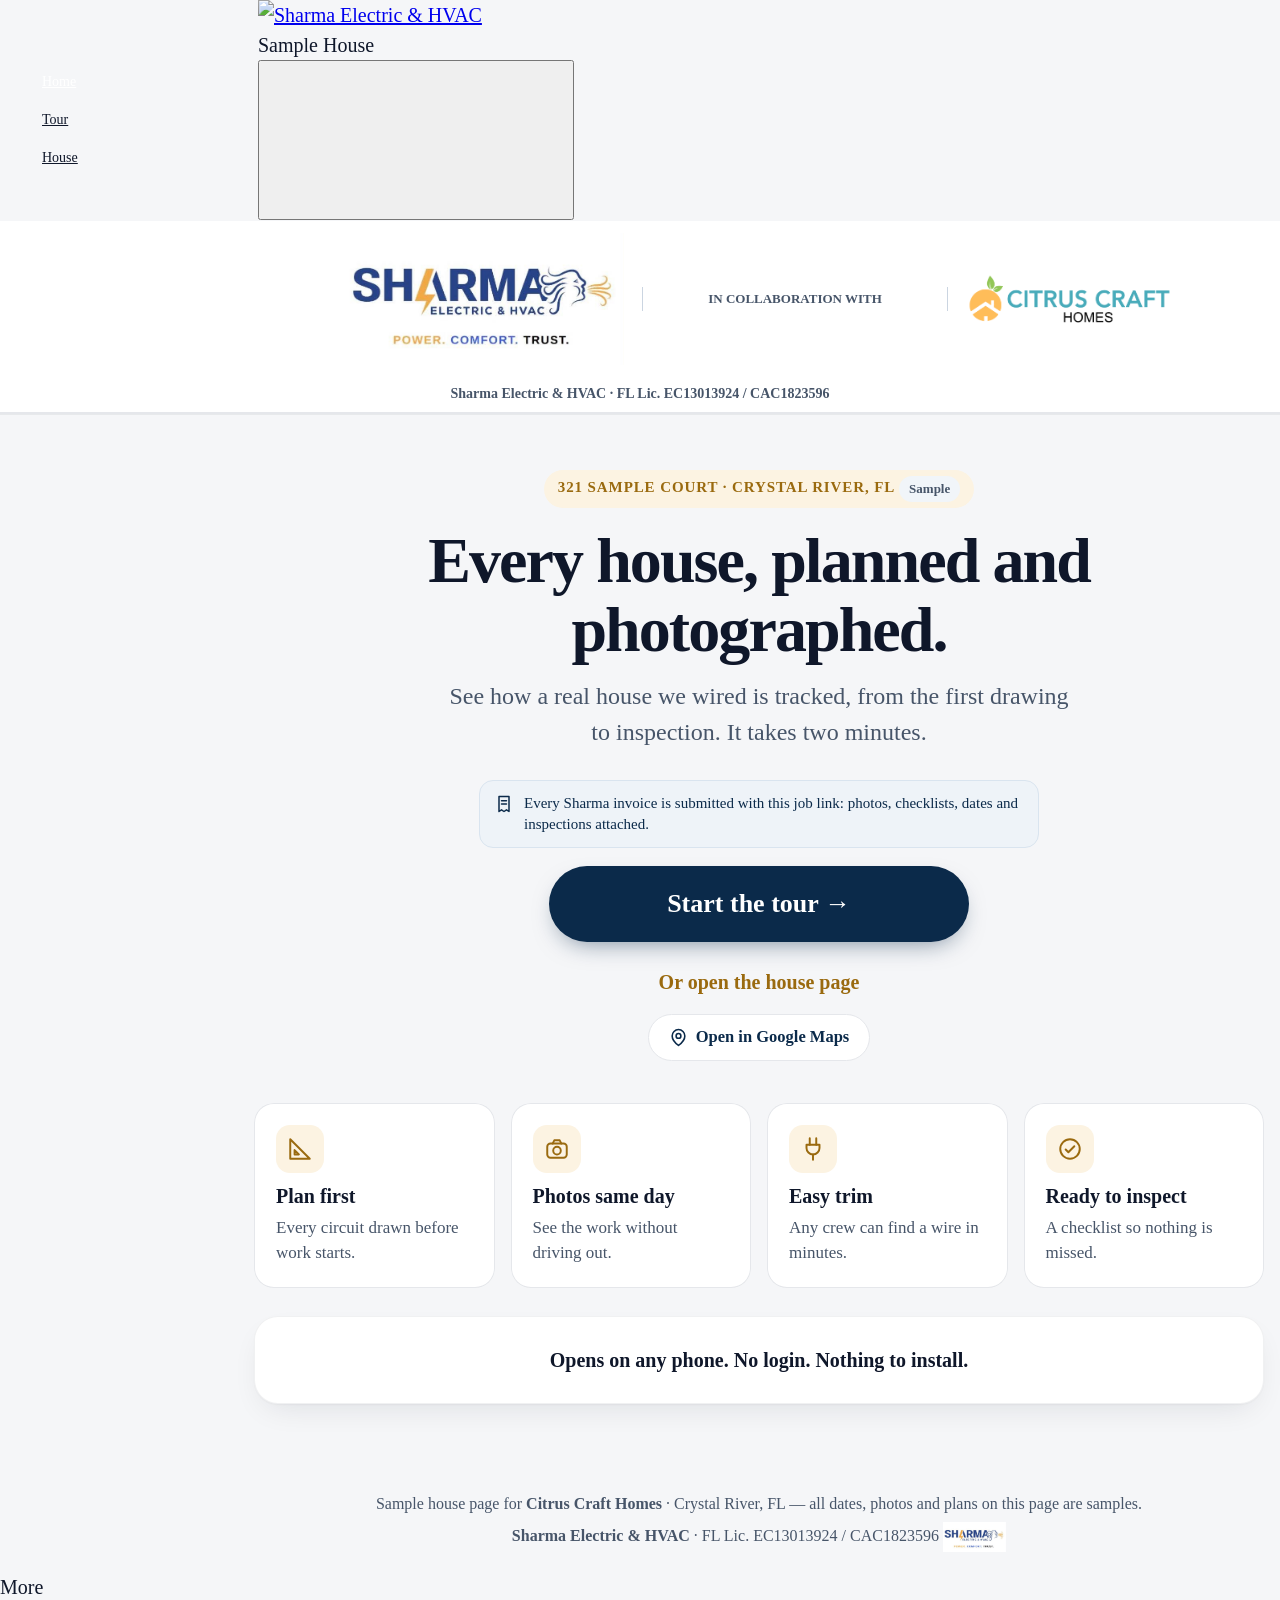
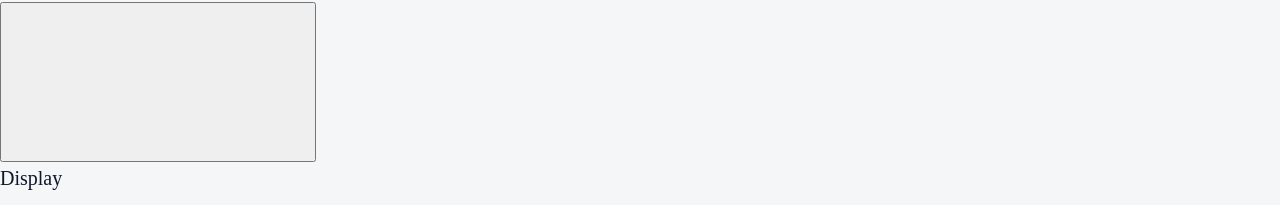
==== commit 647dbfa1: "macOS wide-screen look (sidebar + polish, phone unchanged)" ====
--- a/index.html
+++ b/index.html
@@ -242,6 +242,7 @@
 [data-scheme="dark"] .inv{background:#12233F;border-color:#243A5E;color:#DCE6F5}
 [data-scheme="dark"] .builder-slot{background:#1C1C1E;border-color:#48484A;color:#A1A1AA}
 </style>
+<link rel="stylesheet" href="macos.css">
 </head>
 <body class="sk">
 <header class="sk-header"><div class="sk-header__bar">
--- a/macos.css
+++ b/macos.css
@@ -0,0 +1,30 @@
+/* Sharma macOS wide-screen look — Sample House — Citrus Craft Homes (2026-11-19, Sanjay's order).
+   Presentation only, viewport >= 960px: the app's existing kit tab bar
+   becomes a left source-list sidebar and the content widens to ~1100px
+   beside it. Below 960px nothing in this file applies — the phone look
+   is unchanged. Colours come from kit variables only, so the Appearance
+   switch (data-scheme="dark") keeps working. No content, data, link or
+   script changes. */
+@media (min-width:960px){
+  :root{--mac-side:238px}
+  /* sidebar: the existing kit tab bar, restyled as a source list */
+  .sk-tabbar{position:fixed;top:var(--sk-header-h,52px);bottom:0;left:0;right:auto;width:var(--mac-side);border-top:0;border-right:.5px solid var(--sk-line);background:var(--sk-surface-2);padding:14px 10px;z-index:39}
+  .sk-tabbar__inner{display:flex;flex-direction:column;gap:2px;max-width:none;margin:0;height:auto}
+  .sk-tab{flex-direction:row;justify-content:flex-start;gap:10px;padding:0 12px;min-height:36px;border-radius:8px;font-size:14px;color:var(--sk-text-2)}
+  [data-scheme="dark"] .sk-tab{color:var(--sk-text-2)}
+  .sk-tab .sk-icon{width:20px;height:20px;flex:0 0 auto}
+  .sk .sk-tab:hover{background:var(--sk-fill-2)}
+  .sk .sk-tab[aria-current="page"],.sk .sk-tab.is-on{background:var(--sk-brand);color:var(--sk-on-brand,#fff)}
+  .sk .sk-tab[aria-current="page"]:hover,.sk .sk-tab.is-on:hover{background:var(--sk-brand)}
+  /* the bottom tab bar is gone on wide screens, so its body padding goes too */
+  body.sk{padding-bottom:0}
+  /* header contents line up with the widened content column */
+  .sk-header__bar{max-width:1100px;margin-left:calc(var(--mac-side) + 20px);margin-right:auto}
+  .sk-row:hover{background:var(--sk-fill-2)}
+  ::selection{background:rgba(38,67,135,.16)}
+  /* content column: beside the sidebar, ~1100px wide */
+  main.wrap{margin-left:var(--mac-side);margin-right:auto;max-width:1100px;padding-bottom:48px}
+  .top .in2{margin-left:var(--mac-side);margin-right:auto;max-width:1100px}
+  .foot{margin-left:var(--mac-side)}
+  .list a:hover{background:var(--sk-fill-2)}
+}
